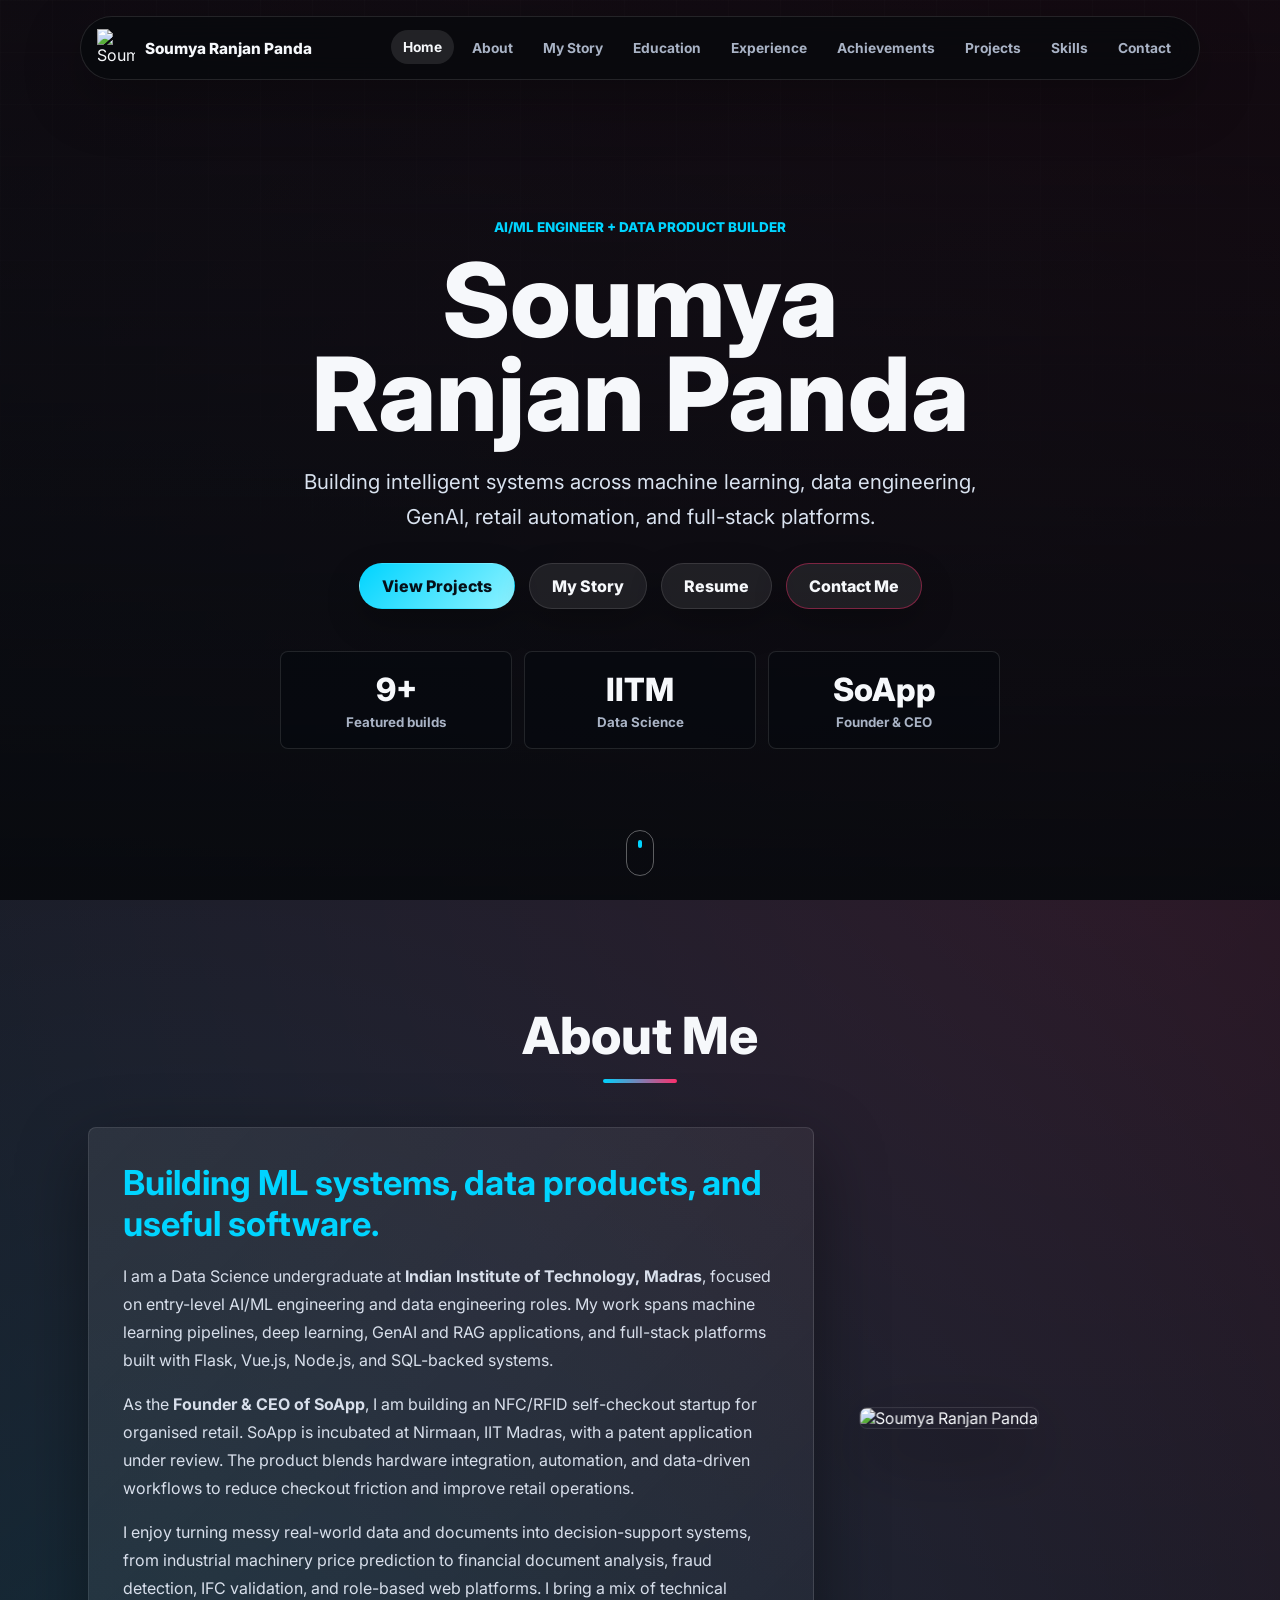
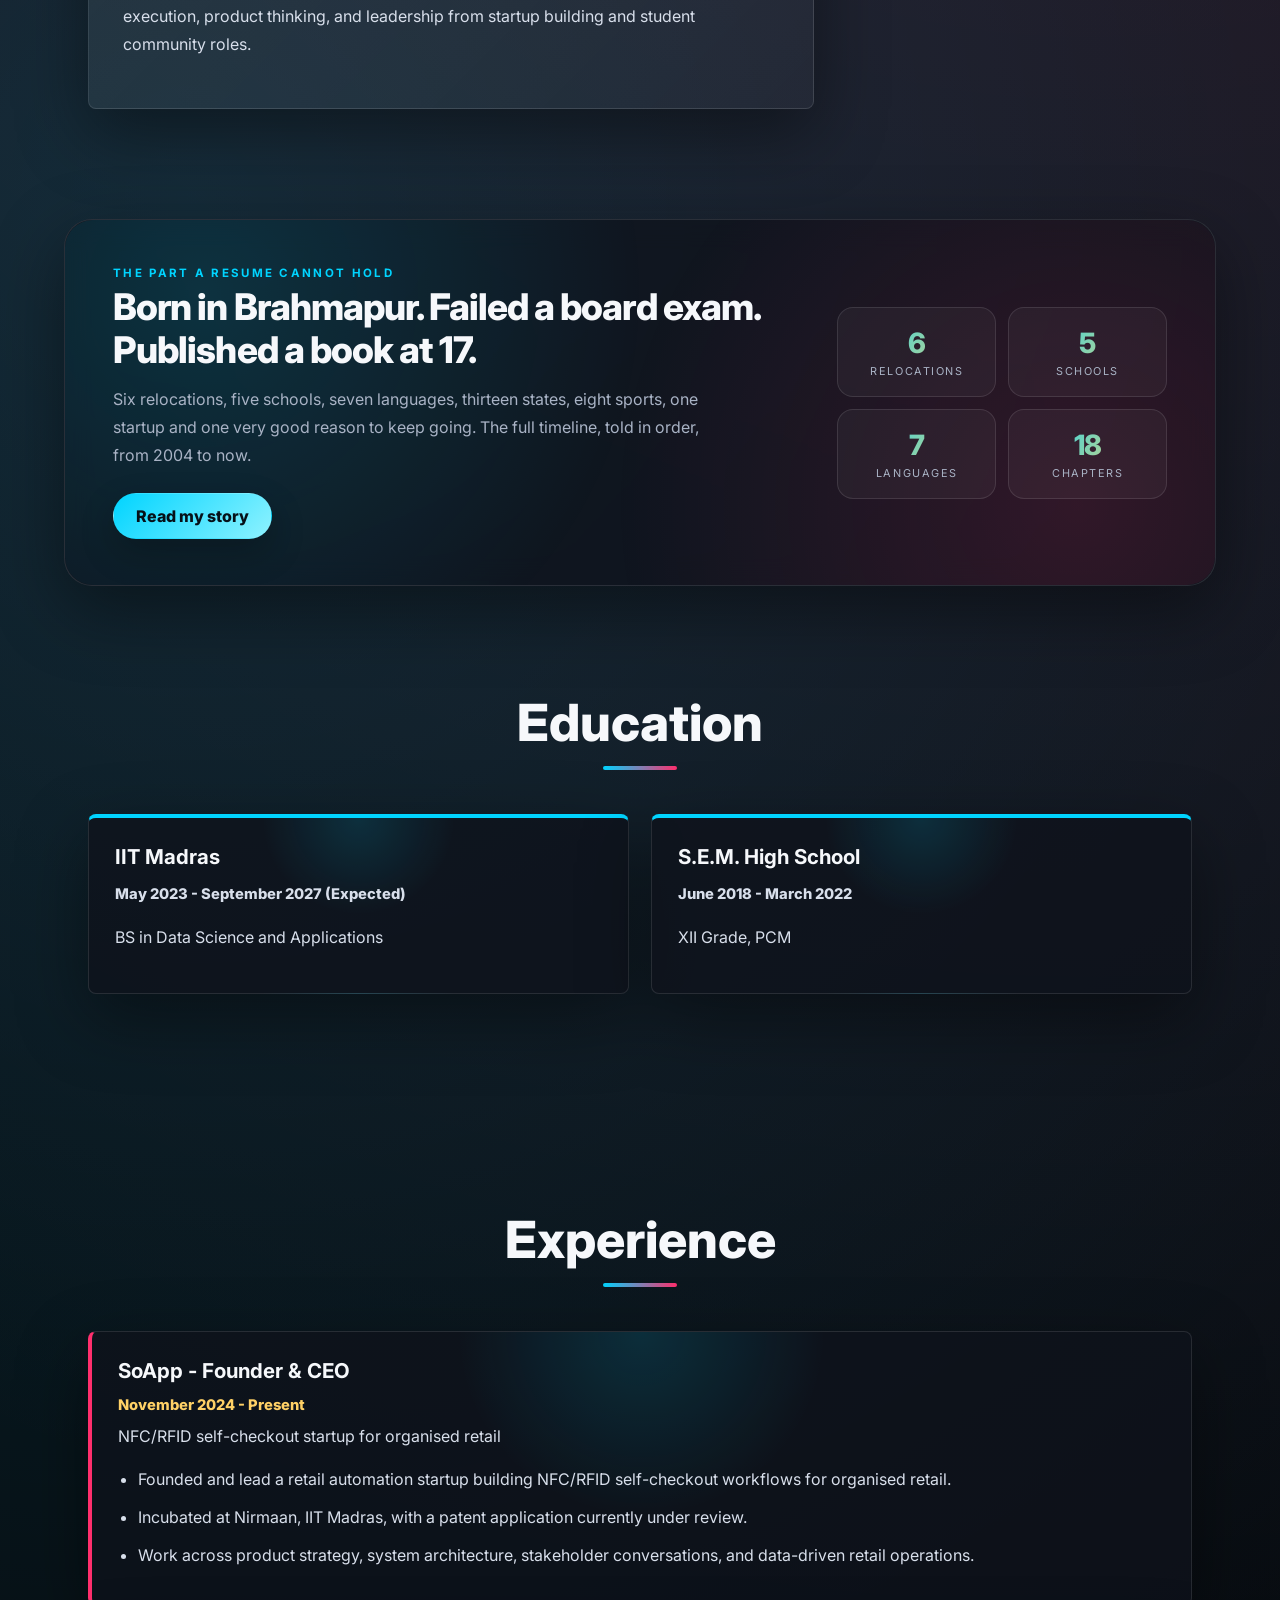
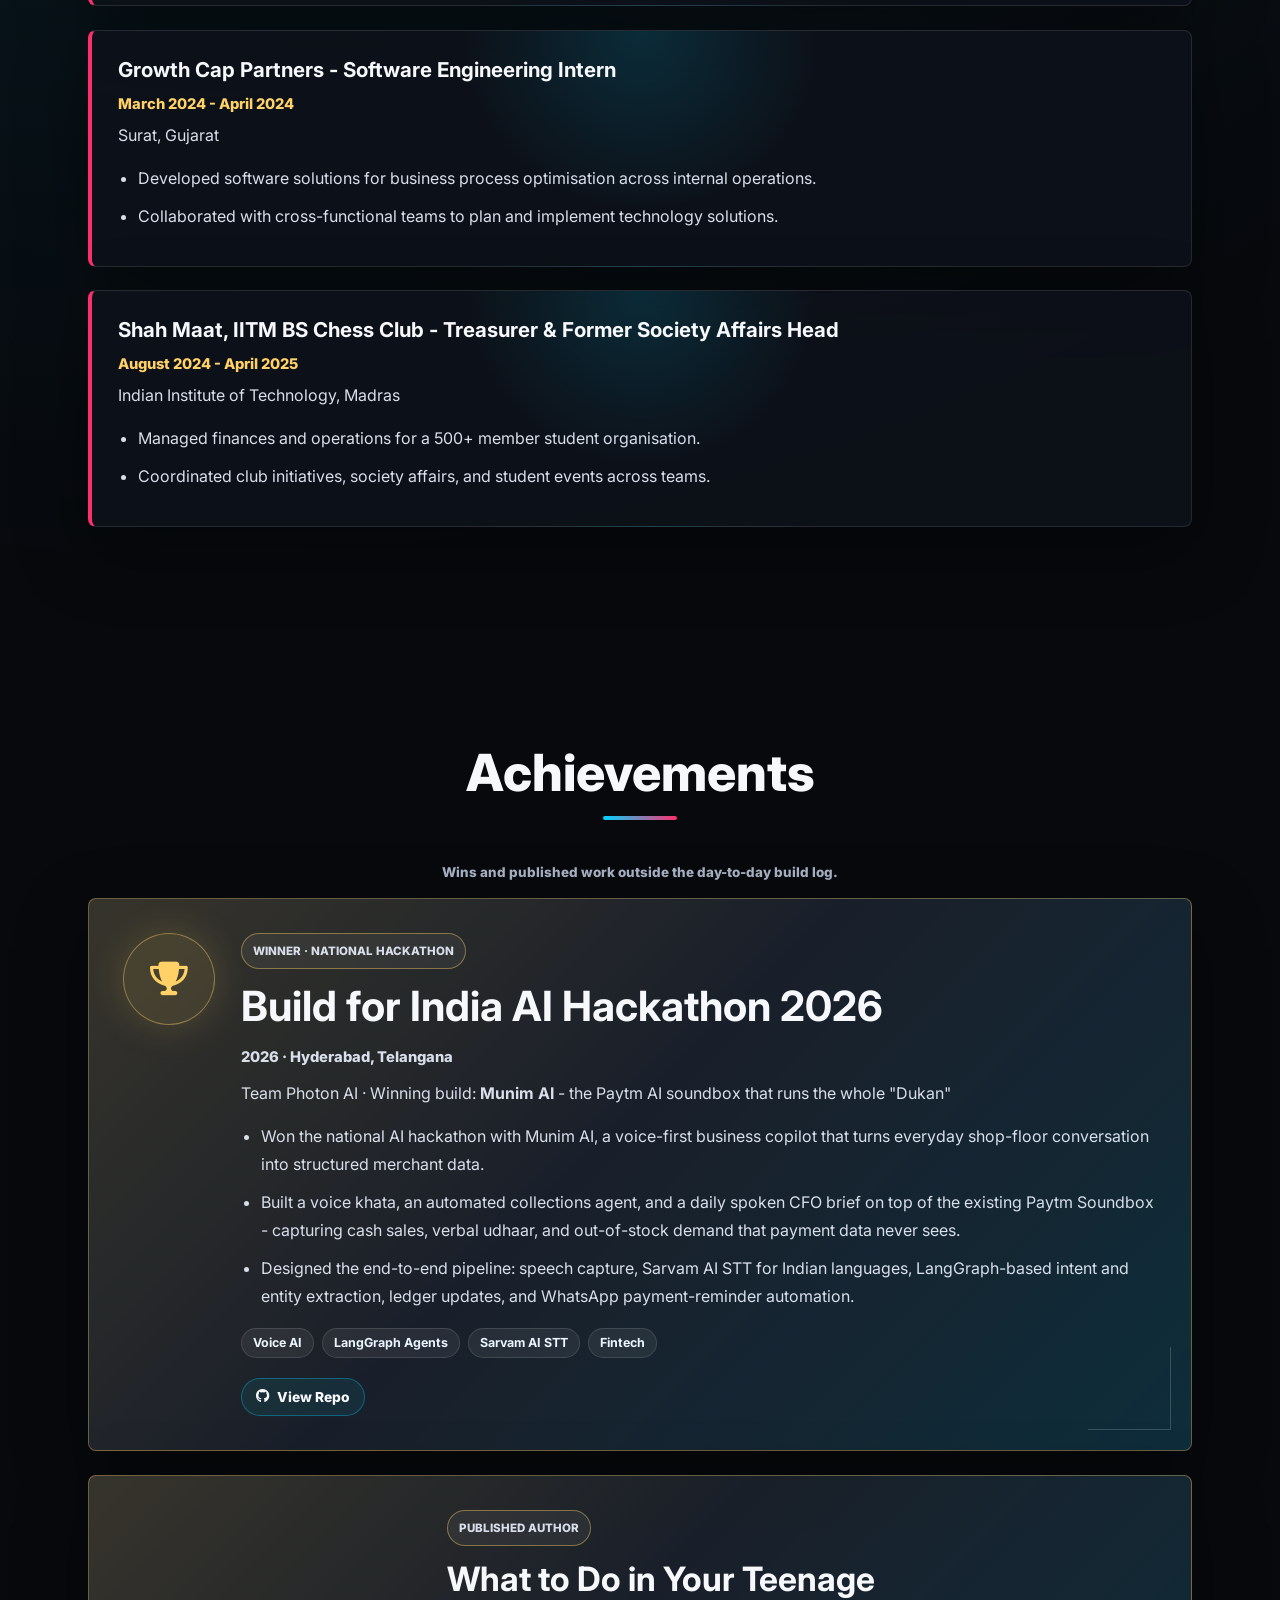
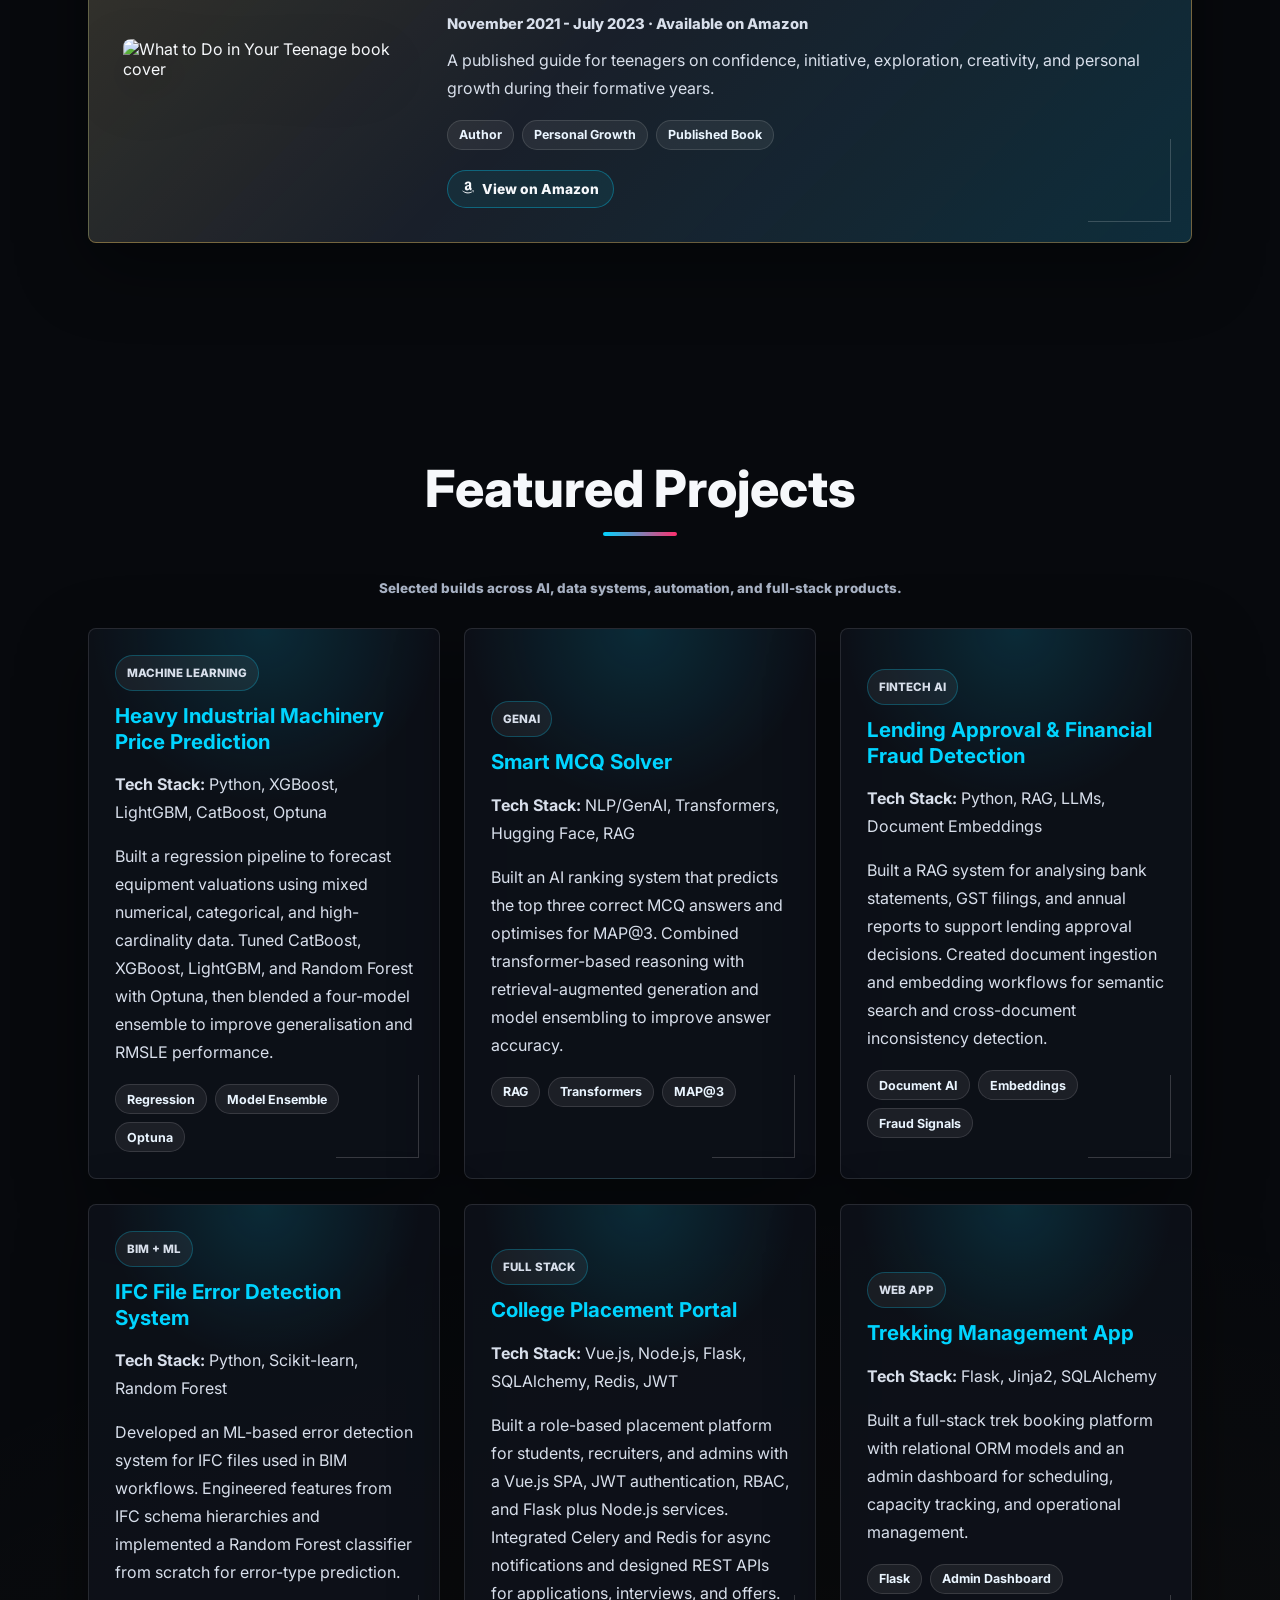
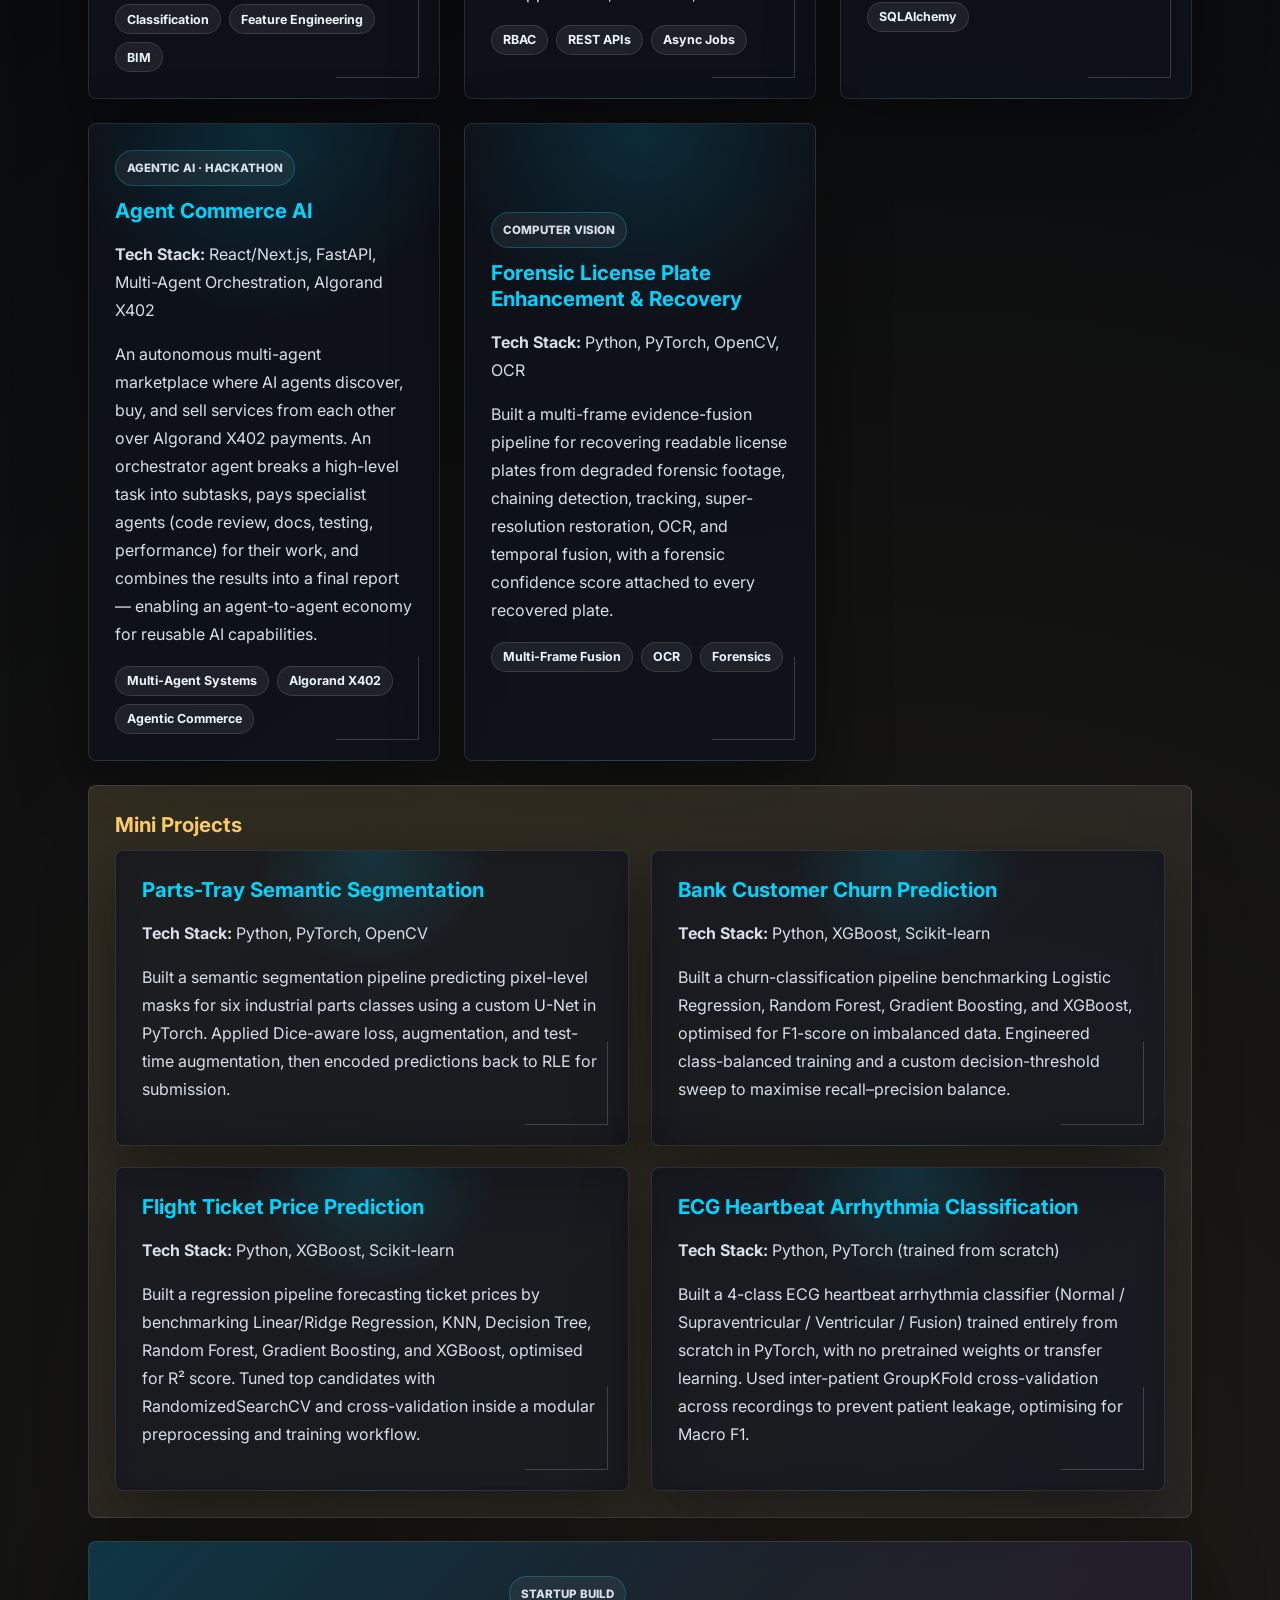
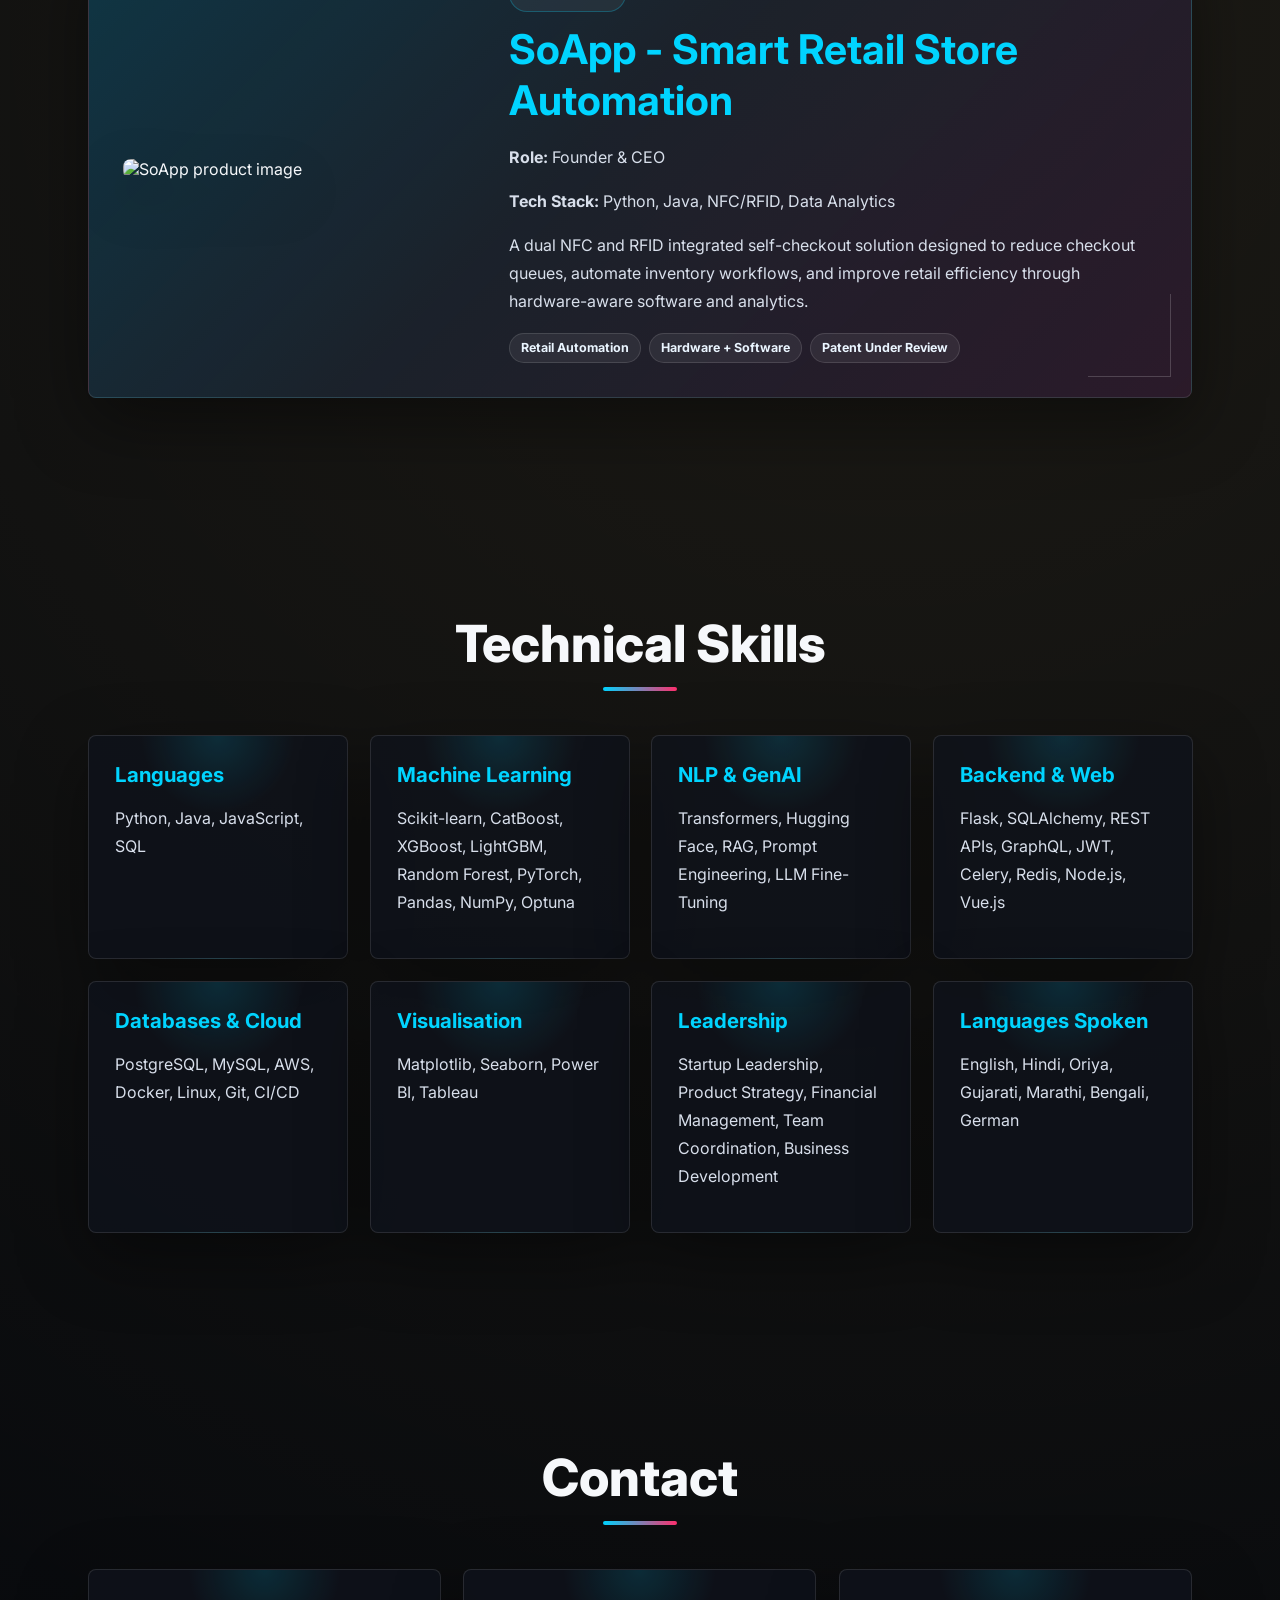
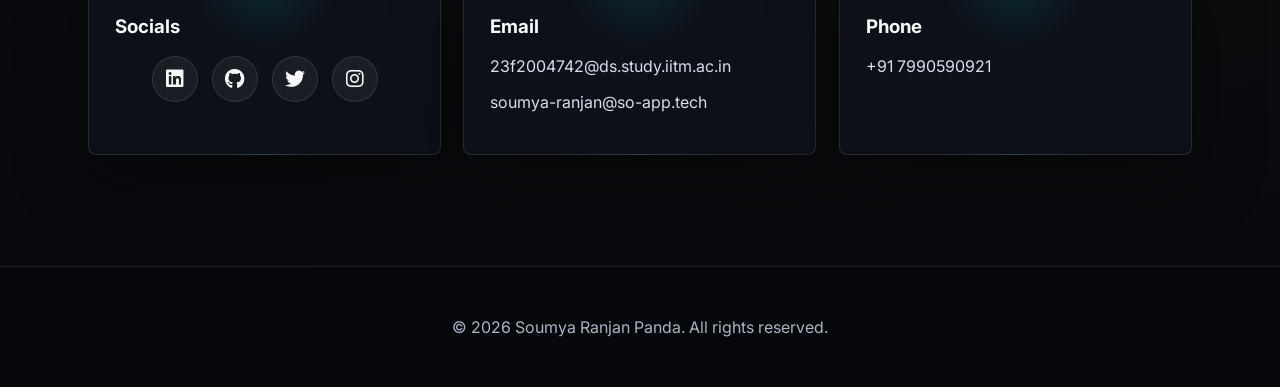
==== index.html @ e7280cd3 "Update index.html" ====
<!DOCTYPE html>
<html lang="en">
<head>
  <meta charset="UTF-8">
  <meta name="viewport" content="width=device-width, initial-scale=1.0">
  <title>Soumya Ranjan Panda | AI/ML & Data Engineer</title>
  <link rel="icon" href="logo.png">
  <link rel="stylesheet" href="style.css">
  <link rel="stylesheet" href="https://cdnjs.cloudflare.com/ajax/libs/font-awesome/6.4.0/css/all.min.css">
</head>
<body>
  <div class="scroll-progress" aria-hidden="true"></div>
  <nav class="navbar">
    <div class="logo">
      <a href="#home">
        <img src="logo.png" alt="Soumya Ranjan Panda logo">
      </a>
      <a href="#home">
        <span>Soumya Ranjan Panda</span>
      </a>
    </div>
    <ul class="nav-links">
      <li><a href="#home">Home</a></li>
      <li><a href="#about">About</a></li>
      <li><a href="journey.html" class="nav-story">My Story</a></li>
      <li><a href="#education">Education</a></li>
      <li><a href="#experience">Experience</a></li>
      <li><a href="#achievements">Achievements</a></li>
      <li><a href="#projects">Projects</a></li>
      <li><a href="#skills">Skills</a></li>
      <li><a href="#contact">Contact</a></li>
    </ul>
  </nav>

  <header id="home">
    <canvas id="hero-canvas" aria-hidden="true"></canvas>
    <div class="hero-content reveal">
      <p class="eyebrow">AI/ML Engineer + Data Product Builder</p>
      <h1>Soumya Ranjan Panda</h1>
      <p class="hero-copy">Building intelligent systems across machine learning, data engineering, GenAI, retail automation, and full-stack platforms.</p>
      <div class="header-buttons">
        <a href="#projects" class="btn primary">View Projects</a>
        <a href="journey.html" class="btn">My Story</a>
        <a href="Resume.pdf" class="btn" target="_blank" rel="noopener">Resume</a>
        <a href="#contact" class="btn ghost">Contact Me</a>
      </div>
      <div class="hero-metrics" aria-label="Portfolio highlights">
        <div>
          <span>9+</span>
          <small>Featured builds</small>
        </div>
        <div>
          <span>IITM</span>
          <small>Data Science</small>
        </div>
        <div>
          <span>SoApp</span>
          <small>Founder & CEO</small>
        </div>
      </div>
    </div>
    <a class="scroll-cue" href="#about" aria-label="Scroll to about section">
      <span></span>
    </a>
  </header>

  <section id="about" class="panel reveal">
    <h2>About Me</h2>
    <div class="about-content">
      <div class="about-text">
        <h3>Building ML systems, data products, and useful software.</h3>
        <p>I am a Data Science undergraduate at <b>Indian Institute of Technology, Madras</b>, focused on entry-level AI/ML engineering and data engineering roles. My work spans machine learning pipelines, deep learning, GenAI and RAG applications, and full-stack platforms built with Flask, Vue.js, Node.js, and SQL-backed systems.</p>
        <p>As the <b>Founder & CEO of SoApp</b>, I am building an NFC/RFID self-checkout startup for organised retail. SoApp is incubated at Nirmaan, IIT Madras, with a patent application under review. The product blends hardware integration, automation, and data-driven workflows to reduce checkout friction and improve retail operations.</p>
        <p>I enjoy turning messy real-world data and documents into decision-support systems, from industrial machinery price prediction to financial document analysis, fraud detection, IFC validation, and role-based web platforms. I bring a mix of technical execution, product thinking, and leadership from startup building and student community roles.</p>
      </div>
      <div class="about-image">
        <img src="somu.jpg" alt="Soumya Ranjan Panda">
      </div>
    </div>
  </section>

  <section class="panel reveal story-teaser">
    <div class="story-teaser-inner">
      <div class="story-teaser-text">
        <p class="section-kicker">The part a resume cannot hold</p>
        <h2>Born in Brahmapur. Failed a board exam. Published a book at 17.</h2>
        <p>Six relocations, five schools, seven languages, thirteen states, eight sports, one startup and one very good reason to keep going. The full timeline, told in order, from 2004 to now.</p>
        <a href="journey.html" class="btn primary">Read my story</a>
      </div>
      <div class="story-teaser-stats">
        <div><span>6</span><small>Relocations</small></div>
        <div><span>5</span><small>Schools</small></div>
        <div><span>7</span><small>Languages</small></div>
        <div><span>18</span><small>Chapters</small></div>
      </div>
    </div>
  </section>

  <section id="education" class="panel reveal">
    <h2>Education</h2>
    <div class="education-grid">
      <div class="education-item">
        <h3>IIT Madras</h3>
        <p class="experience-date">May 2023 - September 2027 (Expected)</p>
        <p>BS in Data Science and Applications</p>
      </div>
      <div class="education-item">
        <h3>S.E.M. High School</h3>
        <p class="experience-date">June 2018 - March 2022</p>
        <p>XII Grade, PCM</p>
      </div>
    </div>
  </section>

  <section id="experience" class="panel reveal">
    <h2>Experience</h2>
    <div class="experience-timeline">
      <div class="experience-item">
        <h3>SoApp - Founder & CEO</h3>
        <p class="experience-date">November 2024 - Present</p>
        <p class="experience-location">NFC/RFID self-checkout startup for organised retail</p>
        <ul class="experience-details">
          <li>Founded and lead a retail automation startup building NFC/RFID self-checkout workflows for organised retail.</li>
          <li>Incubated at Nirmaan, IIT Madras, with a patent application currently under review.</li>
          <li>Work across product strategy, system architecture, stakeholder conversations, and data-driven retail operations.</li>
        </ul>
      </div>
      <div class="experience-item">
        <h3>Growth Cap Partners - Software Engineering Intern</h3>
        <p class="experience-date">March 2024 - April 2024</p>
        <p class="experience-location">Surat, Gujarat</p>
        <ul class="experience-details">
          <li>Developed software solutions for business process optimisation across internal operations.</li>
          <li>Collaborated with cross-functional teams to plan and implement technology solutions.</li>
        </ul>
      </div>
      <div class="experience-item">
        <h3>Shah Maat, IITM BS Chess Club - Treasurer & Former Society Affairs Head</h3>
        <p class="experience-date">August 2024 - April 2025</p>
        <p class="experience-location">Indian Institute of Technology, Madras</p>
        <ul class="experience-details">
          <li>Managed finances and operations for a 500+ member student organisation.</li>
          <li>Coordinated club initiatives, society affairs, and student events across teams.</li>
        </ul>
      </div>
    </div>
  </section>

  <section id="achievements" class="panel reveal">
    <h2>Achievements</h2>
    <p class="section-kicker">Wins and published work outside the day-to-day build log.</p>
    <div class="award-grid">
      <div class="card award-card reveal" data-href="https://github.com/23f2004742/Paytm-Business-Health-AI">
        <div class="award-badge" aria-hidden="true">
          <i class="fas fa-trophy"></i>
        </div>
        <div class="project-text">
          <p class="project-label award-label">Winner &middot; National Hackathon</p>
          <h3>Build for India AI Hackathon 2026</h3>
          <p class="experience-date">2026 &middot; Hyderabad, Telangana</p>
          <p class="experience-location">Team Photon AI &middot; Winning build: <b>Munim AI</b> - the Paytm AI soundbox that runs the whole "Dukan"</p>
          <ul class="experience-details">
            <li>Won the national AI hackathon with Munim AI, a voice-first business copilot that turns everyday shop-floor conversation into structured merchant data.</li>
            <li>Built a voice khata, an automated collections agent, and a daily spoken CFO brief on top of the existing Paytm Soundbox - capturing cash sales, verbal udhaar, and out-of-stock demand that payment data never sees.</li>
            <li>Designed the end-to-end pipeline: speech capture, Sarvam AI STT for Indian languages, LangGraph-based intent and entity extraction, ledger updates, and WhatsApp payment-reminder automation.</li>
          </ul>
          <div class="project-tags">
            <span>Voice AI</span>
            <span>LangGraph Agents</span>
            <span>Sarvam AI STT</span>
            <span>Fintech</span>
          </div>
          <div class="project-actions award-actions">
            <a href="https://github.com/23f2004742/Paytm-Business-Health-AI" target="_blank" rel="noopener">
              <i class="fab fa-github" aria-hidden="true"></i>
              View Repo
            </a>
          </div>
        </div>
      </div>
      <div class="card award-card award-media reveal" data-href="https://www.amazon.in/What-your-Teenage-Helping-different/dp/B0B2D7ZB1Y/">
        <div class="project-image">
          <a href="https://www.amazon.in/What-your-Teenage-Helping-different/dp/B0B2D7ZB1Y/" target="_blank" rel="noopener" class="card-link">
            <img src="wtdiyt.png" alt="What to Do in Your Teenage book cover">
          </a>
        </div>
        <div class="project-text">
          <p class="project-label award-label">Published Author</p>
          <h3>What to Do in Your Teenage</h3>
          <p class="experience-date">November 2021 - July 2023 &middot; Available on Amazon</p>
          <p class="experience-location">A published guide for teenagers on confidence, initiative, exploration, creativity, and personal growth during their formative years.</p>
          <div class="project-tags">
            <span>Author</span>
            <span>Personal Growth</span>
            <span>Published Book</span>
          </div>
          <div class="project-actions award-actions">
            <a href="https://www.amazon.in/What-your-Teenage-Helping-different/dp/B0B2D7ZB1Y/" target="_blank" rel="noopener">
              <i class="fab fa-amazon" aria-hidden="true"></i>
              View on Amazon
            </a>
          </div>
        </div>
      </div>
    </div>
  </section>

  <section id="projects" class="panel reveal">
    <h2>Featured Projects</h2>
    <p class="section-kicker">Selected builds across AI, data systems, automation, and full-stack products.</p>
    <div class="projects-grid">
      <div class="card project-card visual-project reveal" data-href="https://so-app.tech">
        <div class="project-image">
          <a href="https://so-app.tech" target="_blank" class="card-link">
            <img src="soapp.png" alt="SoApp product image">
          </a>
        </div>
        <div class="project-text">
          <p class="project-label">Startup Build</p>
          <h3>SoApp - Smart Retail Store Automation</h3>
          <p><b>Role:</b> Founder & CEO</p>
          <p><b>Tech Stack:</b> Python, Java, NFC/RFID, Data Analytics</p>
          <p>A dual NFC and RFID integrated self-checkout solution designed to reduce checkout queues, automate inventory workflows, and improve retail efficiency through hardware-aware software and analytics.</p>
          <div class="project-tags">
            <span>Retail Automation</span>
            <span>Hardware + Software</span>
            <span>Patent Under Review</span>
          </div>
        </div>
      </div>

      <div class="card project-card reveal" data-href="https://github.com/23f2004742/Heavy-Equipment-Selling-Price-Prediction">
        <div class="project-text">
          <p class="project-label">Machine Learning</p>
          <h3>Heavy Industrial Machinery Price Prediction</h3>
          <p><b>Tech Stack:</b> Python, XGBoost, LightGBM, CatBoost, Optuna</p>
          <p>Built a regression pipeline to forecast equipment valuations using mixed numerical, categorical, and high-cardinality data. Tuned CatBoost, XGBoost, LightGBM, and Random Forest with Optuna, then blended a four-model ensemble to improve generalisation and RMSLE performance.</p>
          <div class="project-tags">
            <span>Regression</span>
            <span>Model Ensemble</span>
            <span>Optuna</span>
          </div>
          <div class="project-actions">
            <a href="https://github.com/23f2004742/Heavy-Equipment-Selling-Price-Prediction" target="_blank" rel="noopener">
              <i class="fab fa-github" aria-hidden="true"></i>
              View Repo
            </a>
          </div>
        </div>
      </div>
      <div class="card project-card reveal" data-href="https://github.com/23f2004742/Smart-MCQ-Solver">
        <div class="project-text">
          <p class="project-label">GenAI</p>
          <h3>Smart MCQ Solver</h3>
          <p><b>Tech Stack:</b> NLP/GenAI, Transformers, Hugging Face, RAG</p>
          <p>Built an AI ranking system that predicts the top three correct MCQ answers and optimises for MAP@3. Combined transformer-based reasoning with retrieval-augmented generation and model ensembling to improve answer accuracy.</p>
          <div class="project-tags">
            <span>RAG</span>
            <span>Transformers</span>
            <span>MAP@3</span>
          </div>
          <div class="project-actions">
            <a href="https://github.com/23f2004742/Smart-MCQ-Solver" target="_blank" rel="noopener">
              <i class="fab fa-github" aria-hidden="true"></i>
              View Repo
            </a>
          </div>
        </div>
      </div>
      <div class="card project-card reveal">
        <div class="project-text">
          <p class="project-label">Fintech AI</p>
          <h3>Lending Approval & Financial Fraud Detection</h3>
          <p><b>Tech Stack:</b> Python, RAG, LLMs, Document Embeddings</p>
          <p>Built a RAG system for analysing bank statements, GST filings, and annual reports to support lending approval decisions. Created document ingestion and embedding workflows for semantic search and cross-document inconsistency detection.</p>
          <div class="project-tags">
            <span>Document AI</span>
            <span>Embeddings</span>
            <span>Fraud Signals</span>
          </div>
        </div>
      </div>
      <div class="card project-card reveal" data-href="https://github.com/23f2004742/ifc-repair-model">
        <div class="project-text">
          <p class="project-label">BIM + ML</p>
          <h3>IFC File Error Detection System</h3>
          <p><b>Tech Stack:</b> Python, Scikit-learn, Random Forest</p>
          <p>Developed an ML-based error detection system for IFC files used in BIM workflows. Engineered features from IFC schema hierarchies and implemented a Random Forest classifier from scratch for error-type prediction.</p>
          <div class="project-tags">
            <span>Classification</span>
            <span>Feature Engineering</span>
            <span>BIM</span>
          </div>
          <div class="project-actions">
            <a href="https://github.com/23f2004742/ifc-repair-model" target="_blank" rel="noopener">
              <i class="fab fa-github" aria-hidden="true"></i>
              View Repo
            </a>
          </div>
        </div>
      </div>
      <div class="card project-card reveal" data-href="https://github.com/23f2004742/placement-portal-application">
        <div class="project-text">
          <p class="project-label">Full Stack</p>
          <h3>College Placement Portal</h3>
          <p><b>Tech Stack:</b> Vue.js, Node.js, Flask, SQLAlchemy, Redis, JWT</p>
          <p>Built a role-based placement platform for students, recruiters, and admins with a Vue.js SPA, JWT authentication, RBAC, and Flask plus Node.js services. Integrated Celery and Redis for async notifications and designed REST APIs for applications, interviews, and offers.</p>
          <div class="project-tags">
            <span>RBAC</span>
            <span>REST APIs</span>
            <span>Async Jobs</span>
          </div>
          <div class="project-actions">
            <a href="https://github.com/23f2004742/placement-portal-application" target="_blank" rel="noopener">
              <i class="fab fa-github" aria-hidden="true"></i>
              View Repo
            </a>
          </div>
        </div>
      </div>
      <div class="card project-card reveal" data-href="https://github.com/23f2004742/Trekking-Management-App">
        <div class="project-text">
          <p class="project-label">Web App</p>
          <h3>Trekking Management App</h3>
          <p><b>Tech Stack:</b> Flask, Jinja2, SQLAlchemy</p>
          <p>Built a full-stack trek booking platform with relational ORM models and an admin dashboard for scheduling, capacity tracking, and operational management.</p>
          <div class="project-tags">
            <span>Flask</span>
            <span>Admin Dashboard</span>
            <span>SQLAlchemy</span>
          </div>
        </div>
      </div>
      <div class="card project-card reveal" data-href="https://github.com/23f2004742/Hackathon_Agent">
        <div class="project-text">
          <p class="project-label">Agentic AI &middot; Hackathon</p>
          <h3>Agent Commerce AI</h3>
          <p><b>Tech Stack:</b> React/Next.js, FastAPI, Multi-Agent Orchestration, Algorand X402</p>
          <p>An autonomous multi-agent marketplace where AI agents discover, buy, and sell services from each other over Algorand X402 payments. An orchestrator agent breaks a high-level task into subtasks, pays specialist agents (code review, docs, testing, performance) for their work, and combines the results into a final report &mdash; enabling an agent-to-agent economy for reusable AI capabilities.</p>
          <div class="project-tags">
            <span>Multi-Agent Systems</span>
            <span>Algorand X402</span>
            <span>Agentic Commerce</span>
          </div>
          <div class="project-actions">
            <a href="https://github.com/23f2004742/Hackathon_Agent" target="_blank" rel="noopener">
              <i class="fab fa-github" aria-hidden="true"></i>
              View Repo
            </a>
          </div>
        </div>
      </div>
      <div class="card project-card reveal" data-href="https://github.com/23f2004742/number_plate_detector">
        <div class="project-text">
          <p class="project-label">Computer Vision</p>
          <h3>Forensic License Plate Enhancement &amp; Recovery</h3>
          <p><b>Tech Stack:</b> Python, PyTorch, OpenCV, OCR</p>
          <p>Built a multi-frame evidence-fusion pipeline for recovering readable license plates from degraded forensic footage, chaining detection, tracking, super-resolution restoration, OCR, and temporal fusion, with a forensic confidence score attached to every recovered plate.</p>
          <div class="project-tags">
            <span>Multi-Frame Fusion</span>
            <span>OCR</span>
            <span>Forensics</span>
          </div>
          <div class="project-actions">
            <a href="https://github.com/23f2004742/number_plate_detector" target="_blank" rel="noopener">
              <i class="fab fa-github" aria-hidden="true"></i>
              View Repo
            </a>
          </div>
        </div>
      </div>

      <div class="mini-projects-wrap reveal">
        <h3 class="mini-projects-title">Mini Projects</h3>
        <div class="mini-projects-grid">
          <div class="card mini-project-card reveal" data-href="https://github.com/23f2004742/Parts-Tray-Semantic-Segmentation">
            <div class="project-text">
              <h3>Parts-Tray Semantic Segmentation</h3>
              <p><b>Tech Stack:</b> Python, PyTorch, OpenCV</p>
              <p>Built a semantic segmentation pipeline predicting pixel-level masks for six industrial parts classes using a custom U-Net in PyTorch. Applied Dice-aware loss, augmentation, and test-time augmentation, then encoded predictions back to RLE for submission.</p>
              <div class="project-actions">
                <a href="https://github.com/23f2004742/Parts-Tray-Semantic-Segmentation" target="_blank" rel="noopener">
                  <i class="fab fa-github" aria-hidden="true"></i>
                  View Repo
                </a>
              </div>
            </div>
          </div>

          <div class="card mini-project-card reveal" data-href="https://github.com/23f2004742/Bank-Customer-Churn-Prediction">
            <div class="project-text">
              <h3>Bank Customer Churn Prediction</h3>
              <p><b>Tech Stack:</b> Python, XGBoost, Scikit-learn</p>
              <div class="project-actions">
                <a href="https://github.com/23f2004742/Bank-Customer-Churn-Prediction" target="_blank" rel="noopener">
                  <i class="fab fa-github" aria-hidden="true"></i>
                  View Repo
                </a>
              </div>
              <p>Built a churn-classification pipeline benchmarking Logistic Regression, Random Forest, Gradient Boosting, and XGBoost, optimised for F1-score on imbalanced data. Engineered class-balanced training and a custom decision-threshold sweep to maximise recall–precision balance.</p>
            </div>
          </div>

          <div class="card mini-project-card reveal" data-href="https://github.com/23f2004742/Flight-Ticket-Price-Prediction">
            <div class="project-text">
              <h3>Flight Ticket Price Prediction</h3>
              <p><b>Tech Stack:</b> Python, XGBoost, Scikit-learn</p>
              <div class="project-actions">
                <a href="https://github.com/23f2004742/Flight-Ticket-Price-Prediction" target="_blank" rel="noopener">
                  <i class="fab fa-github" aria-hidden="true"></i>
                  View Repo
                </a>
              </div>
              <p>Built a regression pipeline forecasting ticket prices by benchmarking Linear/Ridge Regression, KNN, Decision Tree, Random Forest, Gradient Boosting, and XGBoost, optimised for R² score. Tuned top candidates with RandomizedSearchCV and cross-validation inside a modular preprocessing and training workflow.</p>
            </div>
          </div>

          <div class="card mini-project-card reveal" data-href="https://github.com/23f2004742/Heartbeat_Arrhythmia_Classification">
            <div class="project-text">
              <h3>ECG Heartbeat Arrhythmia Classification</h3>
              <p><b>Tech Stack:</b> Python, PyTorch (trained from scratch)</p>
              <div class="project-actions">
                <a href="https://github.com/23f2004742/Heartbeat_Arrhythmia_Classification" target="_blank" rel="noopener">
                  <i class="fab fa-github" aria-hidden="true"></i>
                  View Repo
                </a>
              </div>
              <p>Built a 4-class ECG heartbeat arrhythmia classifier (Normal / Supraventricular / Ventricular / Fusion) trained entirely from scratch in PyTorch, with no pretrained weights or transfer learning. Used inter-patient GroupKFold cross-validation across recordings to prevent patient leakage, optimising for Macro F1.</p>
            </div>
          </div>
        </div>
      </div>
    </div>
  </section>

  <section id="skills" class="panel reveal">
    <h2>Technical Skills</h2>
    <div class="skills-container">
      <div class="skill-category">
        <h3>Languages</h3>
        <p>Python, Java, JavaScript, SQL</p>
      </div>
      <div class="skill-category">
        <h3>Machine Learning</h3>
        <p>Scikit-learn, CatBoost, XGBoost, LightGBM, Random Forest, PyTorch, Pandas, NumPy, Optuna</p>
      </div>
      <div class="skill-category">
        <h3>NLP & GenAI</h3>
        <p>Transformers, Hugging Face, RAG, Prompt Engineering, LLM Fine-Tuning</p>
      </div>
      <div class="skill-category">
        <h3>Backend & Web</h3>
        <p>Flask, SQLAlchemy, REST APIs, GraphQL, JWT, Celery, Redis, Node.js, Vue.js</p>
      </div>
      <div class="skill-category">
        <h3>Databases & Cloud</h3>
        <p>PostgreSQL, MySQL, AWS, Docker, Linux, Git, CI/CD</p>
      </div>
      <div class="skill-category">
        <h3>Visualisation</h3>
        <p>Matplotlib, Seaborn, Power BI, Tableau</p>
      </div>
      <div class="skill-category">
        <h3>Leadership</h3>
        <p>Startup Leadership, Product Strategy, Financial Management, Team Coordination, Business Development</p>
      </div>
      <div class="skill-category">
        <h3>Languages Spoken</h3>
        <p>English, Hindi, Oriya, Gujarati, Marathi, Bengali, German</p>
      </div>
    </div>
  </section>

  <section id="contact" class="panel reveal">
    <h2>Contact</h2>
    <div class="grid">
      <div class="card">
        <h3>Socials</h3>
        <div class="social-icons">
          <a href="https://www.linkedin.com/in/soumyaranjan-panda-soapp/" target="_blank" aria-label="LinkedIn"><i class="fab fa-linkedin"></i></a>
          <a href="https://github.com/23f2004742" target="_blank" aria-label="GitHub"><i class="fab fa-github"></i></a>
          <a href="https://x.com/Soumya_R_P" target="_blank" aria-label="X"><i class="fab fa-twitter"></i></a>
          <a href="https://www.instagram.com/soumyaranjan.author/" target="_blank" aria-label="Instagram"><i class="fab fa-instagram"></i></a>
        </div>
      </div>
      <div class="card">
        <h3>Email</h3>
        <p class="contact-email">23f2004742@ds.study.iitm.ac.in</p>
        <p class="contact-email">soumya-ranjan@so-app.tech</p>
      </div>
      <div class="card">
        <h3>Phone</h3>
        <p class="contact-email">+91 7990590921</p>
      </div>
    </div>
  </section>

  <footer>
    <p>&copy; 2026 Soumya Ranjan Panda. All rights reserved.</p>
  </footer>

  <script src="https://cdnjs.cloudflare.com/ajax/libs/three.js/r134/three.min.js"></script>
  <script>
    const progress = document.querySelector('.scroll-progress');
    const navLinks = [...document.querySelectorAll('.nav-links a')];
    const sections = [...document.querySelectorAll('header[id], section[id]')];

    const updateProgress = () => {
      const max = document.documentElement.scrollHeight - window.innerHeight;
      const percent = max > 0 ? (window.scrollY / max) * 100 : 0;
      progress.style.width = `${percent}%`;
    };

    window.addEventListener('scroll', updateProgress, { passive: true });
    updateProgress();

    const observer = new IntersectionObserver((entries) => {
      entries.forEach((entry) => {
        if (entry.isIntersecting) {
          entry.target.classList.add('visible');
        }
      });
    }, {
      threshold: 0.12
    });

    document.querySelectorAll('.reveal, .card, .education-item, .experience-item, .skill-category').forEach((element) => {
      observer.observe(element);
    });

    const navObserver = new IntersectionObserver((entries) => {
      entries.forEach((entry) => {
        if (!entry.isIntersecting) return;
        navLinks.forEach((link) => {
          link.classList.toggle('active', link.getAttribute('href') === `#${entry.target.id}`);
        });
      });
    }, {
      rootMargin: '-45% 0px -45% 0px',
      threshold: 0
    });

    sections.forEach((section) => navObserver.observe(section));

    document.querySelectorAll('.card, .education-item, .experience-item, .skill-category').forEach((card) => {
      const cardHref = card.dataset.href;
      if (cardHref) {
        card.setAttribute('role', 'link');
        card.setAttribute('tabindex', '0');
        card.addEventListener('click', (event) => {
          if (event.target.closest('a')) return;
          window.open(cardHref, '_blank', 'noopener');
        });
        card.addEventListener('keydown', (event) => {
          if (event.key === 'Enter' || event.key === ' ') {
            event.preventDefault();
            window.open(cardHref, '_blank', 'noopener');
          }
        });
      }

      card.addEventListener('pointermove', (event) => {
        if (window.matchMedia('(pointer: coarse)').matches) return;
        const rect = card.getBoundingClientRect();
        const x = event.clientX - rect.left;
        const y = event.clientY - rect.top;
        const rotateY = ((x / rect.width) - 0.5) * 10;
        const rotateX = (0.5 - (y / rect.height)) * 10;

        card.style.transform = `perspective(1200px) rotateX(${rotateX}deg) rotateY(${rotateY}deg) translateY(-6px)`;
        card.style.setProperty('--spot-x', `${x}px`);
        card.style.setProperty('--spot-y', `${y}px`);
      });

      card.addEventListener('pointerleave', () => {
        card.style.transform = '';
      });
    });

    const canvas = document.getElementById('hero-canvas');
    const motionAllowed = !window.matchMedia('(prefers-reduced-motion: reduce)').matches;

    if (window.THREE && canvas && motionAllowed) {
      const scene = new THREE.Scene();
      const camera = new THREE.PerspectiveCamera(58, window.innerWidth / window.innerHeight, 0.1, 1000);
      const renderer = new THREE.WebGLRenderer({ canvas, alpha: true, antialias: true });
      renderer.setPixelRatio(Math.min(window.devicePixelRatio, 1.8));
      renderer.setSize(window.innerWidth, window.innerHeight);
      camera.position.z = 9;

      const group = new THREE.Group();
      scene.add(group);

      const geometry = new THREE.IcosahedronGeometry(2.2, 2);
      const material = new THREE.MeshStandardMaterial({
        color: 0x32e6ff,
        roughness: 0.32,
        metalness: 0.68,
        wireframe: true
      });
      const core = new THREE.Mesh(geometry, material);
      group.add(core);

      const ringMaterial = new THREE.MeshBasicMaterial({ color: 0xff2f6d, transparent: true, opacity: 0.56 });
      [3.5, 4.45, 5.35].forEach((radius, index) => {
        const ring = new THREE.Mesh(new THREE.TorusGeometry(radius, 0.011, 12, 160), ringMaterial);
        ring.rotation.x = Math.PI / (2.2 + index * 0.36);
        ring.rotation.y = index * 0.75;
        group.add(ring);
      });

      const particles = new THREE.BufferGeometry();
      const points = [];
      for (let i = 0; i < 420; i += 1) {
        const radius = 5 + Math.random() * 7;
        const theta = Math.random() * Math.PI * 2;
        const phi = Math.acos((Math.random() * 2) - 1);
        points.push(
          radius * Math.sin(phi) * Math.cos(theta),
          radius * Math.sin(phi) * Math.sin(theta),
          radius * Math.cos(phi)
        );
      }
      particles.setAttribute('position', new THREE.Float32BufferAttribute(points, 3));
      const stars = new THREE.Points(
        particles,
        new THREE.PointsMaterial({ color: 0xffffff, size: 0.026, transparent: true, opacity: 0.72 })
      );
      scene.add(stars);

      scene.add(new THREE.AmbientLight(0xffffff, 0.55));
      const light = new THREE.PointLight(0x6ef3ff, 2.4, 30);
      light.position.set(4, 3, 5);
      scene.add(light);

      let pointerX = 0;
      let pointerY = 0;
      window.addEventListener('pointermove', (event) => {
        pointerX = (event.clientX / window.innerWidth) - 0.5;
        pointerY = (event.clientY / window.innerHeight) - 0.5;
      }, { passive: true });

      const resizeCanvas = () => {
        camera.aspect = window.innerWidth / window.innerHeight;
        camera.updateProjectionMatrix();
        renderer.setSize(window.innerWidth, window.innerHeight);
      };
      window.addEventListener('resize', resizeCanvas);

      const animate = () => {
        requestAnimationFrame(animate);
        const scroll = window.scrollY * 0.00045;
        group.rotation.y += 0.004 + pointerX * 0.0015;
        group.rotation.x += 0.002 - pointerY * 0.001;
        stars.rotation.y -= 0.0009;
        core.rotation.z += 0.0025;
        group.position.y = Math.sin(Date.now() * 0.001) * 0.18 - scroll * 3;
        renderer.render(scene, camera);
      };
      animate();
    }
  </script>
</body>
</html>
---- style.css ----
@import url('https://fonts.googleapis.com/css2?family=Inter:wght@400;500;600;700;800&display=swap');

:root {
  --bg: #07090d;
  --panel: rgba(15, 19, 28, 0.78);
  --panel-strong: rgba(18, 24, 35, 0.92);
  --text: #f6f8fb;
  --muted: #a9b3c5;
  --line: rgba(255, 255, 255, 0.11);
  --accent: #00d4ff;
  --accent-2: #ff2f6d;
  --accent-3: #ffd166;
  --shadow: 0 24px 70px rgba(0, 0, 0, 0.42);
}

* {
  box-sizing: border-box;
}

html {
  scroll-behavior: smooth;
}

body {
  margin: 0;
  font-family: 'Inter', sans-serif;
  color: var(--text);
  background:
    radial-gradient(circle at 15% 18%, rgba(0, 212, 255, 0.16), transparent 24%),
    radial-gradient(circle at 85% 8%, rgba(255, 47, 109, 0.16), transparent 27%),
    radial-gradient(circle at 70% 80%, rgba(255, 209, 102, 0.09), transparent 25%),
    var(--bg);
  overflow-x: hidden;
}

body::before {
  content: '';
  position: fixed;
  inset: 0;
  z-index: -2;
  background-image:
    linear-gradient(rgba(255, 255, 255, 0.035) 1px, transparent 1px),
    linear-gradient(90deg, rgba(255, 255, 255, 0.035) 1px, transparent 1px);
  background-size: 52px 52px;
  mask-image: linear-gradient(to bottom, rgba(0, 0, 0, 0.7), transparent 78%);
}

a {
  color: inherit;
}

.scroll-progress {
  position: fixed;
  top: 0;
  left: 0;
  width: 0;
  height: 3px;
  z-index: 2000;
  background: linear-gradient(90deg, var(--accent), var(--accent-2), var(--accent-3));
  box-shadow: 0 0 22px rgba(0, 212, 255, 0.55);
}

.navbar {
  position: fixed;
  top: 16px;
  left: 50%;
  width: min(1120px, calc(100% - 32px));
  transform: translateX(-50%);
  display: flex;
  justify-content: space-between;
  align-items: center;
  gap: 22px;
  padding: 12px 16px;
  border: 1px solid var(--line);
  border-radius: 999px;
  background: rgba(7, 9, 13, 0.68);
  box-shadow: 0 18px 60px rgba(0, 0, 0, 0.28);
  backdrop-filter: blur(18px);
  z-index: 1000;
}

.navbar .logo,
.navbar .logo a {
  display: flex;
  align-items: center;
  gap: 10px;
  text-decoration: none;
  min-width: 0;
}

.navbar .logo img {
  width: 38px;
  height: 38px;
  object-fit: contain;
}

.navbar .logo span {
  color: var(--text);
  font-size: 0.96rem;
  font-weight: 800;
  white-space: nowrap;
}

.navbar .nav-links {
  display: flex;
  align-items: center;
  gap: 6px;
  list-style: none;
  margin: 0;
  padding: 0;
}

.navbar .nav-links a {
  display: inline-flex;
  align-items: center;
  min-height: 34px;
  padding: 0 12px;
  border-radius: 999px;
  color: var(--muted);
  font-size: 0.86rem;
  font-weight: 700;
  text-decoration: none;
  transition: background 0.25s ease, color 0.25s ease, transform 0.25s ease;
}

.navbar .nav-links a:hover,
.navbar .nav-links a.active {
  color: var(--text);
  background: rgba(255, 255, 255, 0.1);
  transform: translateY(-1px);
}

header {
  position: relative;
  min-height: 100svh;
  display: grid;
  place-items: center;
  padding: 140px 8% 96px;
  overflow: hidden;
  text-align: center;
  isolation: isolate;
  background:
    linear-gradient(rgba(7, 9, 13, 0.55), rgba(7, 9, 13, 0.92)),
    url('bg.png') center / cover;
}

#hero-canvas {
  position: absolute;
  inset: 0;
  width: 100%;
  height: 100%;
  z-index: 0;
  opacity: 0.78;
}

.hero-content {
  position: relative;
  z-index: 1;
  width: min(940px, 100%);
  padding-top: 24px;
}

.eyebrow,
.section-kicker {
  margin: 0 auto 18px;
  color: var(--accent);
  font-size: 0.84rem;
  font-weight: 800;
  letter-spacing: 0;
  text-transform: uppercase;
}

header h1 {
  margin: 0;
  font-size: clamp(3.2rem, 8vw, 7.2rem);
  line-height: 0.92;
  font-weight: 800;
  letter-spacing: 0;
  text-wrap: balance;
}

.hero-copy {
  width: min(720px, 100%);
  margin: 24px auto 28px;
  color: #d9e2ef;
  font-size: clamp(1rem, 2vw, 1.28rem);
  line-height: 1.7;
}

.header-buttons {
  display: flex;
  justify-content: center;
  gap: 14px;
  flex-wrap: wrap;
}

.btn {
  display: inline-flex;
  align-items: center;
  justify-content: center;
  min-height: 46px;
  padding: 0 22px;
  border: 1px solid var(--line);
  border-radius: 999px;
  color: var(--text);
  background: rgba(255, 255, 255, 0.08);
  text-decoration: none;
  font-weight: 800;
  box-shadow: 0 14px 35px rgba(0, 0, 0, 0.24);
  transition: transform 0.25s ease, border-color 0.25s ease, background 0.25s ease;
}

.btn.primary {
  border-color: transparent;
  color: #061018;
  background: linear-gradient(135deg, var(--accent), #8ef2ff);
}

.btn.ghost {
  border-color: rgba(255, 47, 109, 0.42);
}

.btn:hover {
  transform: translateY(-3px);
  border-color: rgba(255, 255, 255, 0.32);
}

.hero-metrics {
  display: grid;
  grid-template-columns: repeat(3, 1fr);
  gap: 12px;
  width: min(720px, 100%);
  margin: 42px auto 0;
}

.hero-metrics div {
  padding: 18px 12px;
  border: 1px solid var(--line);
  border-radius: 8px;
  background: rgba(5, 8, 14, 0.52);
  backdrop-filter: blur(14px);
}

.hero-metrics span {
  display: block;
  color: var(--text);
  font-size: clamp(1.25rem, 3vw, 2rem);
  font-weight: 800;
}

.hero-metrics small {
  display: block;
  margin-top: 5px;
  color: var(--muted);
  font-weight: 700;
}

.scroll-cue {
  position: absolute;
  z-index: 1;
  bottom: 24px;
  left: 50%;
  width: 28px;
  height: 46px;
  transform: translateX(-50%);
  border: 1px solid rgba(255, 255, 255, 0.34);
  border-radius: 999px;
}

.scroll-cue span {
  position: absolute;
  top: 9px;
  left: 50%;
  width: 4px;
  height: 8px;
  border-radius: 999px;
  background: var(--accent);
  transform: translateX(-50%);
  animation: cue 1.4s ease-in-out infinite;
}

section {
  position: relative;
  padding: 110px 24px;
  scroll-margin-top: 110px;
}

.panel {
  width: 90%;
  margin: 0 auto;
}

section h2 {
  margin: 0 0 44px;
  text-align: center;
  font-size: clamp(2.1rem, 4vw, 3.7rem);
  line-height: 1;
  font-weight: 800;
}

section h2::after {
  content: '';
  display: block;
  width: 74px;
  height: 4px;
  margin: 18px auto 0;
  border-radius: 999px;
  background: linear-gradient(90deg, var(--accent), var(--accent-2));
}

.section-kicker {
  text-align: center;
  text-transform: none;
  color: var(--muted);
}

#about .about-content {
  display: grid;
  grid-template-columns: minmax(0, 1.6fr) minmax(260px, 0.74fr);
  align-items: center;
  gap: 42px;
}

#about .about-text {
  padding: 34px;
  border: 1px solid var(--line);
  border-radius: 8px;
  background: linear-gradient(135deg, rgba(255, 255, 255, 0.08), rgba(255, 255, 255, 0.03));
  box-shadow: var(--shadow);
}

#about .about-text h3 {
  margin: 0 0 18px;
  color: var(--accent);
  font-size: clamp(1.45rem, 3vw, 2.15rem);
}

#about .about-text p,
.project-text p,
.skill-category p,
.education-item p,
.experience-details,
.experience-location {
  color: #d8dfeb;
  line-height: 1.75;
}

#about .about-image {
  perspective: 1200px;
}

#about .about-image img {
  width: 100%;
  max-height: 520px;
  object-fit: cover;
  border: 1px solid var(--line);
  border-radius: 8px;
  box-shadow: var(--shadow);
  transform: rotateY(-9deg) rotateX(3deg);
}

.grid,
.education-grid,
.skills-container,
.mini-projects-grid {
  display: grid;
  grid-template-columns: repeat(auto-fit, minmax(260px, 1fr));
  gap: 22px;
}

.skills-container {
  grid-template-columns: repeat(4, minmax(0, 1fr));
}

.mini-projects-grid {
  grid-template-columns: repeat(2, minmax(0, 1fr));
}

.card,
.education-item,
.experience-item,
.skill-category {
  position: relative;
  overflow: hidden;
  padding: 26px;
  border: 1px solid var(--line);
  border-radius: 8px;
  background:
    radial-gradient(circle at var(--spot-x, 50%) var(--spot-y, 0), rgba(0, 212, 255, 0.14), transparent 30%),
    var(--panel);
  box-shadow: var(--shadow);
  transform-style: preserve-3d;
  transition: opacity 0.75s ease, transform 0.32s ease, box-shadow 0.32s ease, border-color 0.32s ease;
  backdrop-filter: blur(16px);
}

.card[data-href] {
  cursor: pointer;
}

.card:hover,
.education-item:hover,
.experience-item:hover,
.skill-category:hover {
  border-color: rgba(0, 212, 255, 0.36);
  box-shadow: 0 26px 90px rgba(0, 0, 0, 0.56), 0 0 42px rgba(0, 212, 255, 0.12);
}

.projects-grid {
  display: grid;
  grid-template-columns: repeat(6, minmax(0, 1fr));
  gap: 24px;
  padding: 14px 0 0;
}

.project-card {
  grid-column: span 2;
  display: grid;
  grid-template-columns: 1fr;
  align-items: center;
  gap: 22px;
  min-height: 100%;
  text-align: left;
}

.featured-project {
  grid-column: 1 / -1;
  grid-template-columns: minmax(280px, 0.85fr) minmax(0, 1.15fr);
  min-height: 430px;
  padding: 34px;
  background:
    linear-gradient(135deg, rgba(0, 212, 255, 0.18), rgba(255, 255, 255, 0.045) 44%, rgba(255, 47, 109, 0.12)),
    var(--panel-strong);
}

.visual-project {
  order: 20;
  grid-column: 1 / -1;
  grid-template-columns: minmax(220px, 0.72fr) minmax(0, 1.28fr);
  padding: 34px;
  background:
    linear-gradient(135deg, rgba(0, 212, 255, 0.16), rgba(255, 255, 255, 0.045) 46%, rgba(255, 47, 109, 0.11)),
    var(--panel-strong);
}

.visual-project .project-image img {
  max-height: 340px;
}

.visual-project .project-text h3 {
  font-size: clamp(1.6rem, 3.2vw, 2.6rem);
}

.featured-project .project-text h3 {
  font-size: clamp(2rem, 4vw, 3.1rem);
}

.project-card::after,
.mini-project-card::after {
  content: '';
  position: absolute;
  inset: auto 20px 20px auto;
  width: 82px;
  height: 82px;
  border-right: 1px solid rgba(255, 255, 255, 0.18);
  border-bottom: 1px solid rgba(255, 255, 255, 0.18);
}

.project-image img {
  width: 100%;
  max-height: 300px;
  object-fit: contain;
  border-radius: 8px;
  filter: drop-shadow(0 20px 28px rgba(0, 0, 0, 0.38));
}

.featured-project .project-image img {
  max-height: 360px;
}

.card-link {
  display: block;
  text-decoration: none;
}

.project-text h3,
.education-item h3,
.experience-item h3,
.skill-category h3,
.mini-projects-title {
  margin: 0 0 12px;
  color: var(--text);
  font-size: 1.28rem;
  line-height: 1.25;
}

.project-text h3 {
  color: var(--accent);
}

.project-label {
  display: inline-flex;
  width: fit-content;
  margin: 0 0 12px;
  padding: 7px 11px;
  border: 1px solid rgba(0, 212, 255, 0.26);
  border-radius: 999px;
  color: var(--accent-3);
  background: rgba(255, 255, 255, 0.055);
  font-size: 0.72rem;
  font-weight: 800;
  text-transform: uppercase;
}

.project-tags {
  display: flex;
  flex-wrap: wrap;
  gap: 8px;
  margin-top: 18px;
}

.project-tags span {
  display: inline-flex;
  align-items: center;
  min-height: 30px;
  padding: 0 11px;
  border: 1px solid rgba(255, 255, 255, 0.12);
  border-radius: 999px;
  color: #eaf5ff;
  background: rgba(255, 255, 255, 0.065);
  font-size: 0.78rem;
  font-weight: 700;
}

.project-actions {
  display: none;
  flex-wrap: wrap;
  gap: 10px;
  margin-top: 20px;
}

.project-actions a {
  display: inline-flex;
  align-items: center;
  justify-content: center;
  gap: 8px;
  min-height: 38px;
  padding: 0 14px;
  border: 1px solid rgba(0, 212, 255, 0.34);
  border-radius: 999px;
  color: var(--text);
  background: rgba(0, 212, 255, 0.08);
  font-size: 0.86rem;
  font-weight: 800;
  text-decoration: none;
  transition: transform 0.25s ease, background 0.25s ease, border-color 0.25s ease;
}

.project-actions a:hover {
  border-color: rgba(0, 212, 255, 0.7);
  background: rgba(0, 212, 255, 0.16);
  transform: translateY(-2px);
}

.mini-projects-wrap {
  grid-column: 1 / -1;
  min-height: auto;
  padding: 26px;
  border: 1px solid var(--line);
  border-radius: 8px;
  background:
    linear-gradient(135deg, rgba(255, 209, 102, 0.11), rgba(255, 255, 255, 0.04)),
    rgba(255, 255, 255, 0.035);
}

.mini-projects-title {
  text-align: left;
  color: var(--accent-3);
}

.mini-project-card {
  min-height: 100%;
}

.education-item {
  border-top: 4px solid var(--accent);
}

.experience-timeline {
  display: grid;
  gap: 24px;
}

.experience-item {
  border-left: 4px solid var(--accent-2);
}

.experience-date {
  margin: 0 0 8px;
  color: var(--accent-3);
  font-size: 0.92rem;
  font-weight: 800;
}

.experience-location {
  margin: 4px 0 15px;
}

.experience-details {
  margin: 0;
  padding-left: 20px;
}

.experience-details li {
  margin-bottom: 10px;
}

.skill-category h3 {
  color: var(--accent);
}

.social-icons {
  display: flex;
  justify-content: center;
  gap: 14px;
  margin-top: 18px;
}

.social-icons a {
  display: inline-grid;
  place-items: center;
  width: 46px;
  height: 46px;
  border: 1px solid var(--line);
  border-radius: 999px;
  color: var(--text);
  font-size: 1.25rem;
  background: rgba(255, 255, 255, 0.06);
  text-decoration: none;
  transition: transform 0.25s ease, background 0.25s ease, color 0.25s ease;
}

.social-icons a:hover {
  color: #061018;
  background: var(--accent);
  transform: translateY(-4px);
}

.contact-email {
  overflow-wrap: anywhere;
  color: #d8dfeb;
}

footer {
  padding: 34px 20px;
  border-top: 1px solid var(--line);
  color: var(--muted);
  text-align: center;
  background: rgba(0, 0, 0, 0.22);
}

.reveal,
.card,
.education-item,
.experience-item,
.skill-category {
  opacity: 0;
  transform: translate3d(0, 46px, 0) rotateX(10deg);
  will-change: transform, opacity;
}

.reveal.visible,
.card.visible,
.education-item.visible,
.experience-item.visible,
.skill-category.visible {
  opacity: 1;
  transform: translate3d(0, 0, 0) rotateX(0);
}

@keyframes cue {
  0%, 100% {
    opacity: 0.35;
    transform: translate(-50%, 0);
  }
  50% {
    opacity: 1;
    transform: translate(-50%, 13px);
  }
}

@media (prefers-reduced-motion: reduce) {
  *,
  *::before,
  *::after {
    animation-duration: 0.001ms !important;
    animation-iteration-count: 1 !important;
    scroll-behavior: auto !important;
    transition-duration: 0.001ms !important;
  }
}

@media (max-width: 980px) {
  .navbar {
    align-items: flex-start;
    border-radius: 18px;
    flex-direction: column;
  }

  .navbar .nav-links {
    width: 100%;
    overflow-x: auto;
    padding-bottom: 2px;
  }

  .navbar .nav-links a {
    white-space: nowrap;
  }

  #about .about-content,
  .project-card,
  .featured-project,
  .visual-project {
    grid-column: 1 / -1;
    grid-template-columns: 1fr;
  }

  #about .about-image img {
    transform: none;
  }

  .projects-grid {
    grid-template-columns: 1fr;
  }

  .skills-container {
    grid-template-columns: repeat(2, minmax(0, 1fr));
  }
}

@media (max-width: 640px) {
  header {
    padding: 150px 18px 86px;
  }

  section {
    padding: 82px 18px;
  }

  .navbar {
    top: 10px;
    width: calc(100% - 20px);
    padding: 10px;
  }

  .navbar .logo span {
    max-width: 220px;
    overflow: hidden;
    text-overflow: ellipsis;
  }

  .hero-metrics {
    grid-template-columns: 1fr;
  }

  .header-buttons {
    align-items: stretch;
    flex-direction: column;
  }

  .btn {
    width: 100%;
  }

  #about .about-text,
  .card,
  .education-item,
  .experience-item,
  .skill-category,
  .mini-projects-wrap {
    padding: 20px;
  }

  .project-card,
  .mini-projects-wrap {
    min-height: auto;
  }

  .skills-container {
    grid-template-columns: 1fr;
  }

  .mini-projects-grid {
    grid-template-columns: 1fr;
  }
}

.award-grid {
  display: grid;
  gap: 24px;
}

.award-card {
  display: grid;
  grid-template-columns: 92px minmax(0, 1fr);
  align-items: start;
  gap: 26px;
  padding: 34px;
  text-align: left;
  border-color: rgba(255, 209, 102, 0.34);
  background:
    linear-gradient(135deg, rgba(255, 209, 102, 0.16), rgba(255, 255, 255, 0.04) 46%, rgba(0, 212, 255, 0.12)),
    var(--panel-strong);
}

.award-card:hover {
  border-color: rgba(255, 209, 102, 0.68);
  box-shadow: 0 26px 90px rgba(0, 0, 0, 0.56), 0 0 42px rgba(255, 209, 102, 0.16);
}

.award-card::after {
  content: '';
  position: absolute;
  inset: auto 20px 20px auto;
  width: 82px;
  height: 82px;
  border-right: 1px solid rgba(255, 255, 255, 0.18);
  border-bottom: 1px solid rgba(255, 255, 255, 0.18);
}

.award-badge {
  display: grid;
  place-items: center;
  width: 92px;
  height: 92px;
  border: 1px solid rgba(255, 209, 102, 0.42);
  border-radius: 999px;
  color: var(--accent-3);
  font-size: 2.1rem;
  background: rgba(255, 209, 102, 0.1);
  box-shadow: 0 0 38px rgba(255, 209, 102, 0.18);
}

.award-card .project-text h3 {
  font-size: clamp(1.6rem, 3.4vw, 2.6rem);
  color: var(--text);
}

.award-label {
  border-color: rgba(255, 209, 102, 0.42);
  color: var(--accent-3);
}

.award-card .experience-details {
  margin-top: 14px;
}

.award-actions {
  display: flex;
}

@media (max-width: 980px) {
  .award-card {
    grid-template-columns: 1fr;
    gap: 20px;
  }
}

@media (max-width: 640px) {
  .award-card {
    padding: 20px;
  }
}

.award-card.award-media {
  grid-template-columns: minmax(150px, 0.42fr) minmax(0, 1fr);
  align-items: center;
}

.award-card.award-media .project-text h3 {
  font-size: clamp(1.4rem, 2.8vw, 2.1rem);
}

.award-card .project-image img {
  max-height: 320px;
}

@media (max-width: 980px) {
  .award-card.award-media {
    grid-template-columns: 1fr;
  }
}


/* ---------- story teaser (links to journey.html) ---------- */

.story-teaser {
  position: relative;
  overflow: hidden;
  padding: 46px 48px;
  border: 1px solid var(--line);
  border-radius: 28px;
  background: var(--panel);
  backdrop-filter: blur(14px);
  box-shadow: var(--shadow);
}

.story-teaser::before {
  content: '';
  position: absolute;
  inset: 0;
  border-radius: inherit;
  background:
    radial-gradient(circle at 12% 20%, rgba(0, 212, 255, 0.14), transparent 42%),
    radial-gradient(circle at 88% 78%, rgba(255, 47, 109, 0.14), transparent 44%);
  pointer-events: none;
}

.story-teaser-inner {
  position: relative;
  display: grid;
  grid-template-columns: 1.35fr 0.65fr;
  gap: 40px;
  align-items: center;
}

.story-teaser-text h2 {
  margin: 6px 0 14px;
  text-align: left;
  font-size: clamp(1.5rem, 3.2vw, 2.3rem);
  line-height: 1.16;
  letter-spacing: -0.025em;
}

.story-teaser-text h2::after { display: none; }

.story-teaser-text > p:last-of-type {
  max-width: 620px;
  margin: 0 0 24px;
  color: var(--muted);
  line-height: 1.75;
}

.story-teaser .section-kicker {
  margin: 0;
  text-align: left;
  color: var(--accent);
  font-weight: 700;
  letter-spacing: 0.2em;
  text-transform: uppercase;
  font-size: 0.72rem;
}

.story-teaser-stats {
  display: grid;
  grid-template-columns: repeat(2, 1fr);
  gap: 12px;
}

.story-teaser-stats div {
  padding: 18px 12px;
  border: 1px solid var(--line);
  border-radius: 16px;
  background: rgba(255, 255, 255, 0.04);
  text-align: center;
}

.story-teaser-stats span {
  display: block;
  font-size: 1.75rem;
  font-weight: 800;
  letter-spacing: -0.02em;
  background: linear-gradient(120deg, var(--accent), var(--accent-3));
  -webkit-background-clip: text;
  background-clip: text;
  color: transparent;
}

.story-teaser-stats small {
  display: block;
  margin-top: 4px;
  font-size: 0.68rem;
  letter-spacing: 0.14em;
  text-transform: uppercase;
  color: var(--muted);
}

.nav-links .nav-story {
  color: var(--accent);
  font-weight: 700;
}

@media (max-width: 900px) {
  .story-teaser {
    padding: 32px 24px;
    border-radius: 22px;
  }

  .story-teaser-inner {
    grid-template-columns: 1fr;
    gap: 26px;
  }
}
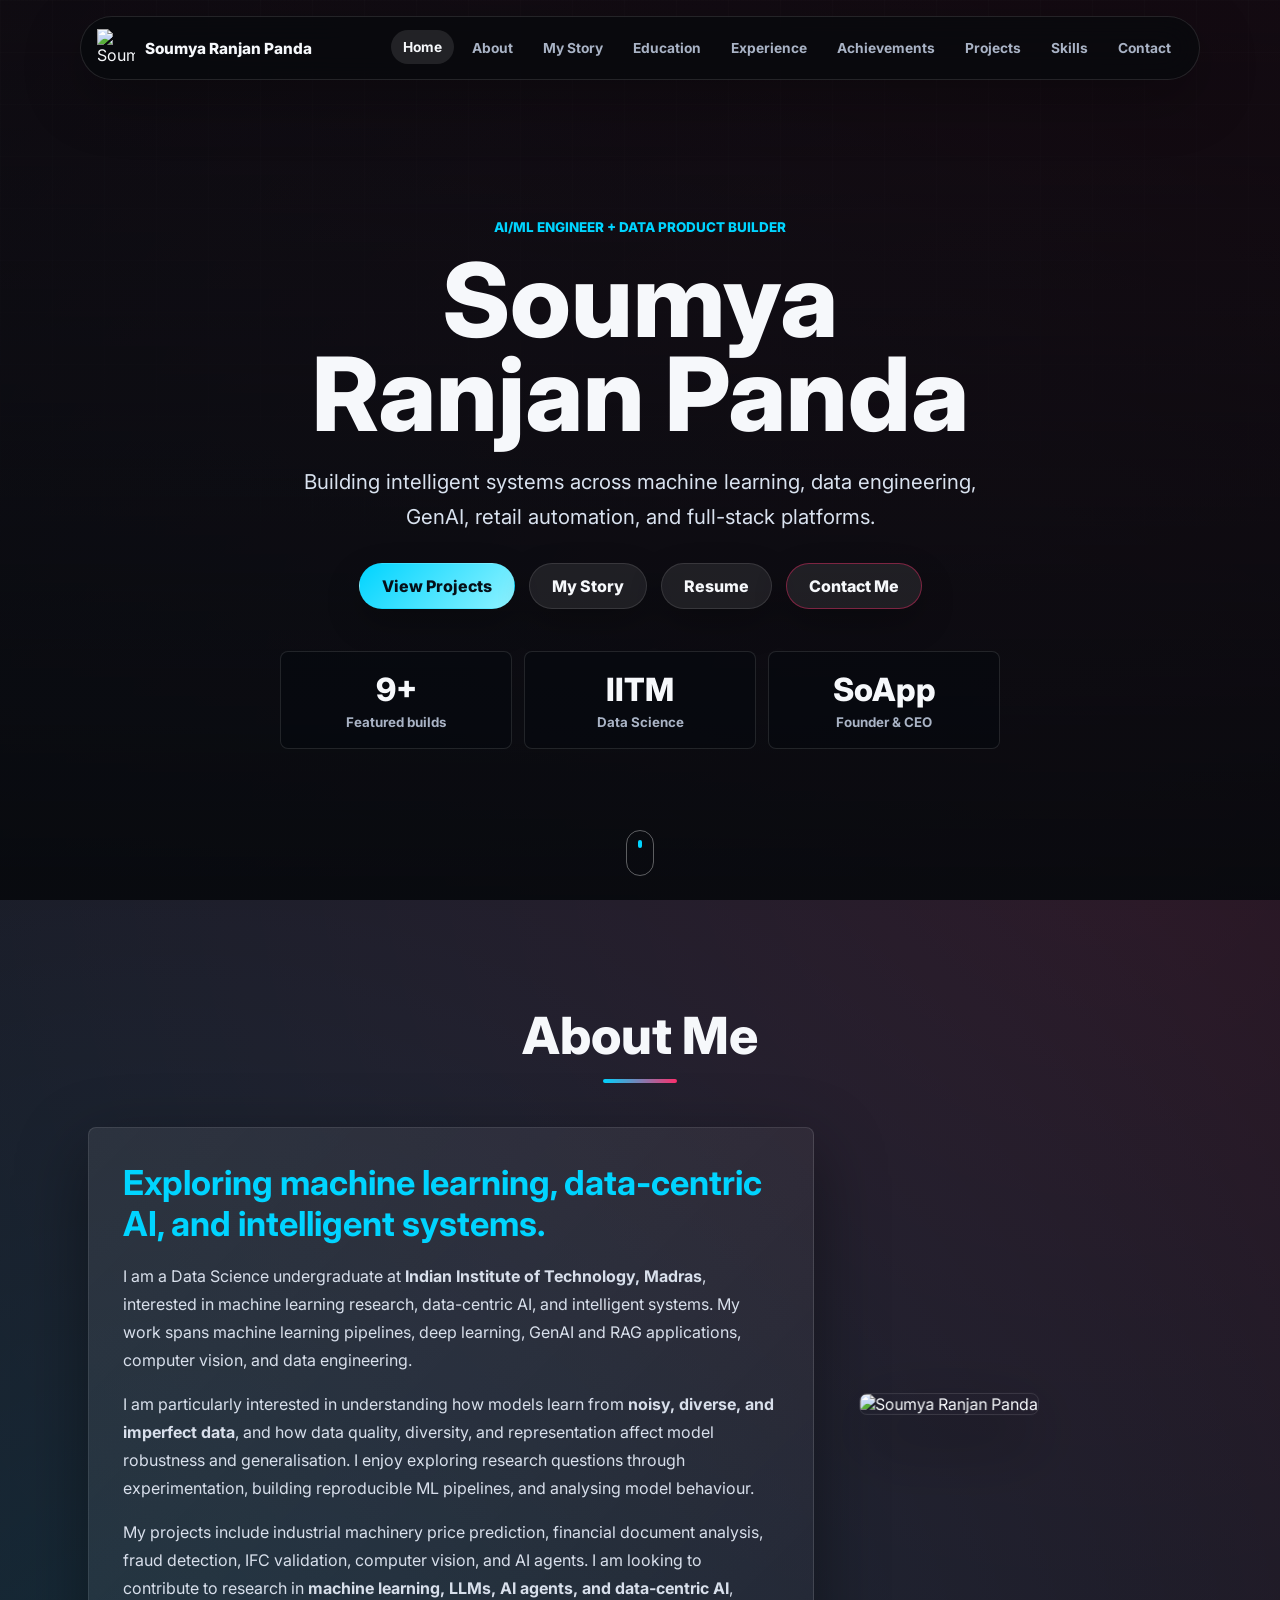
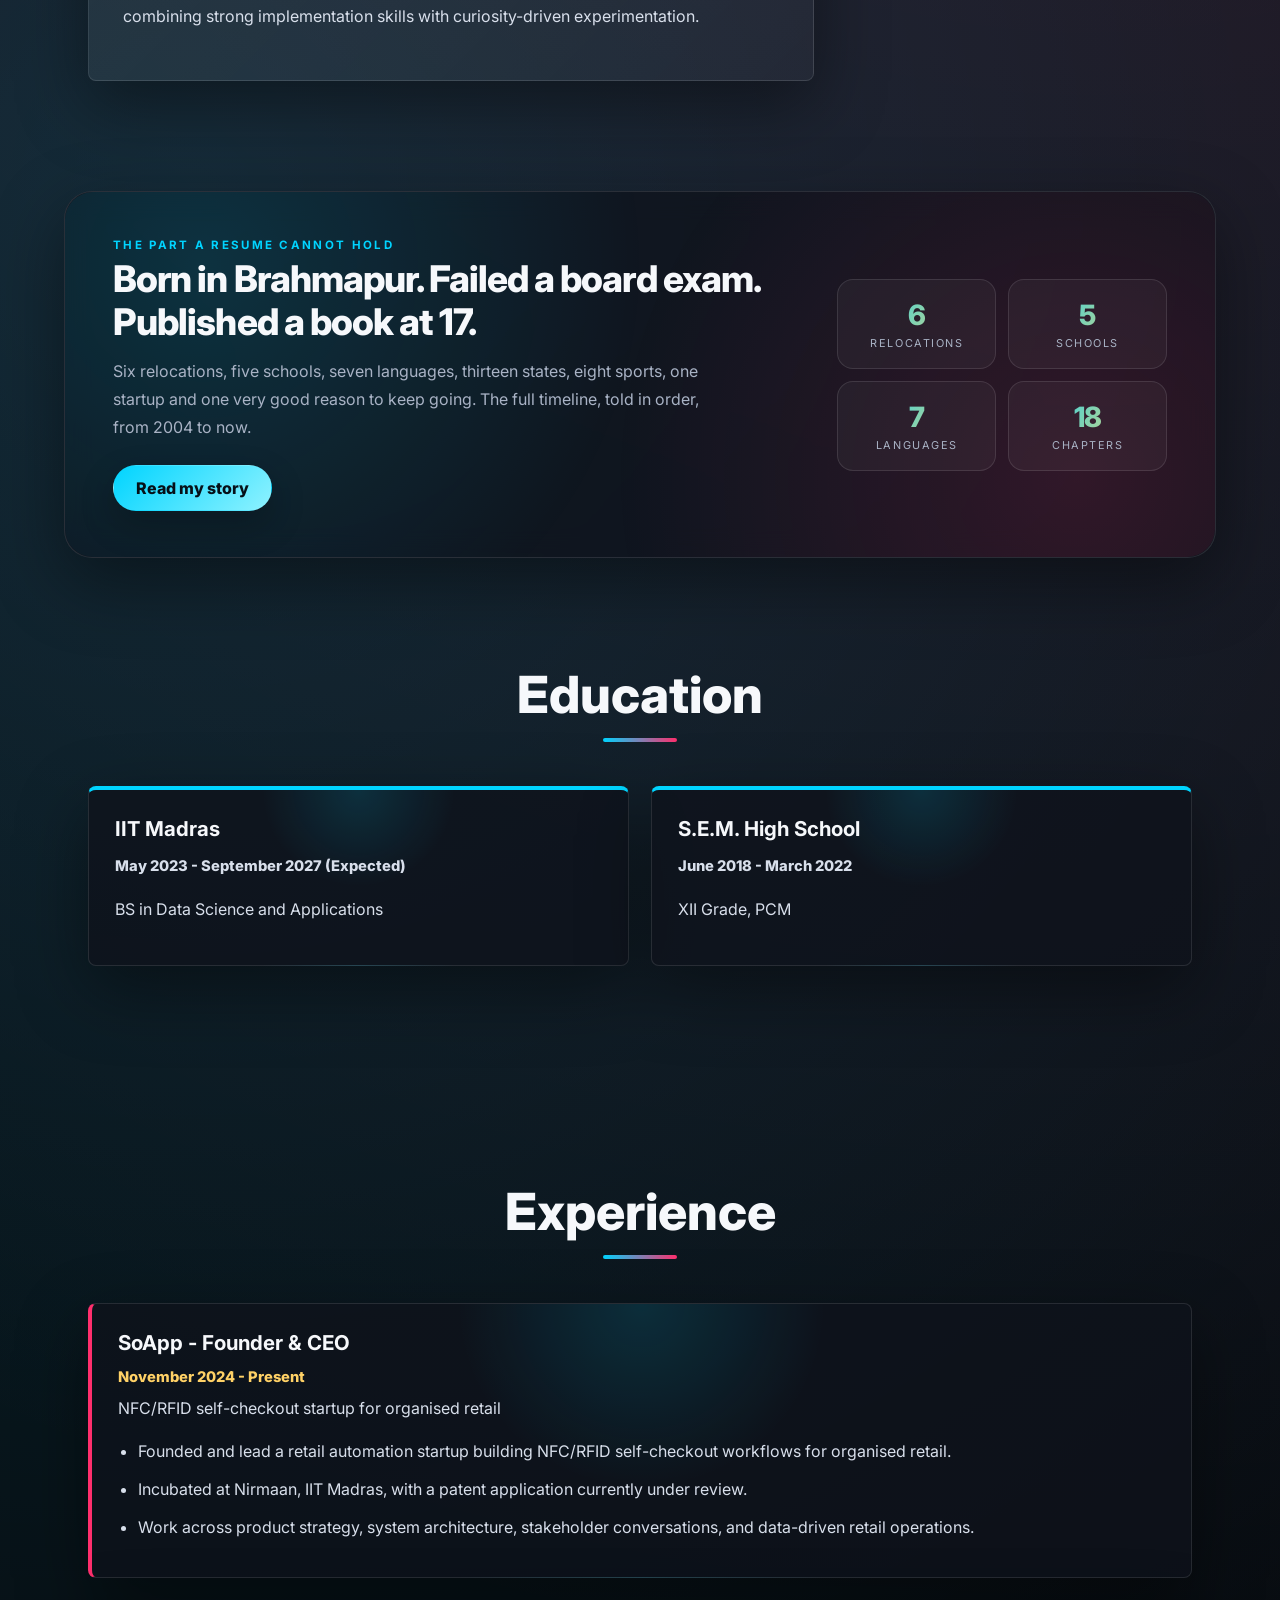
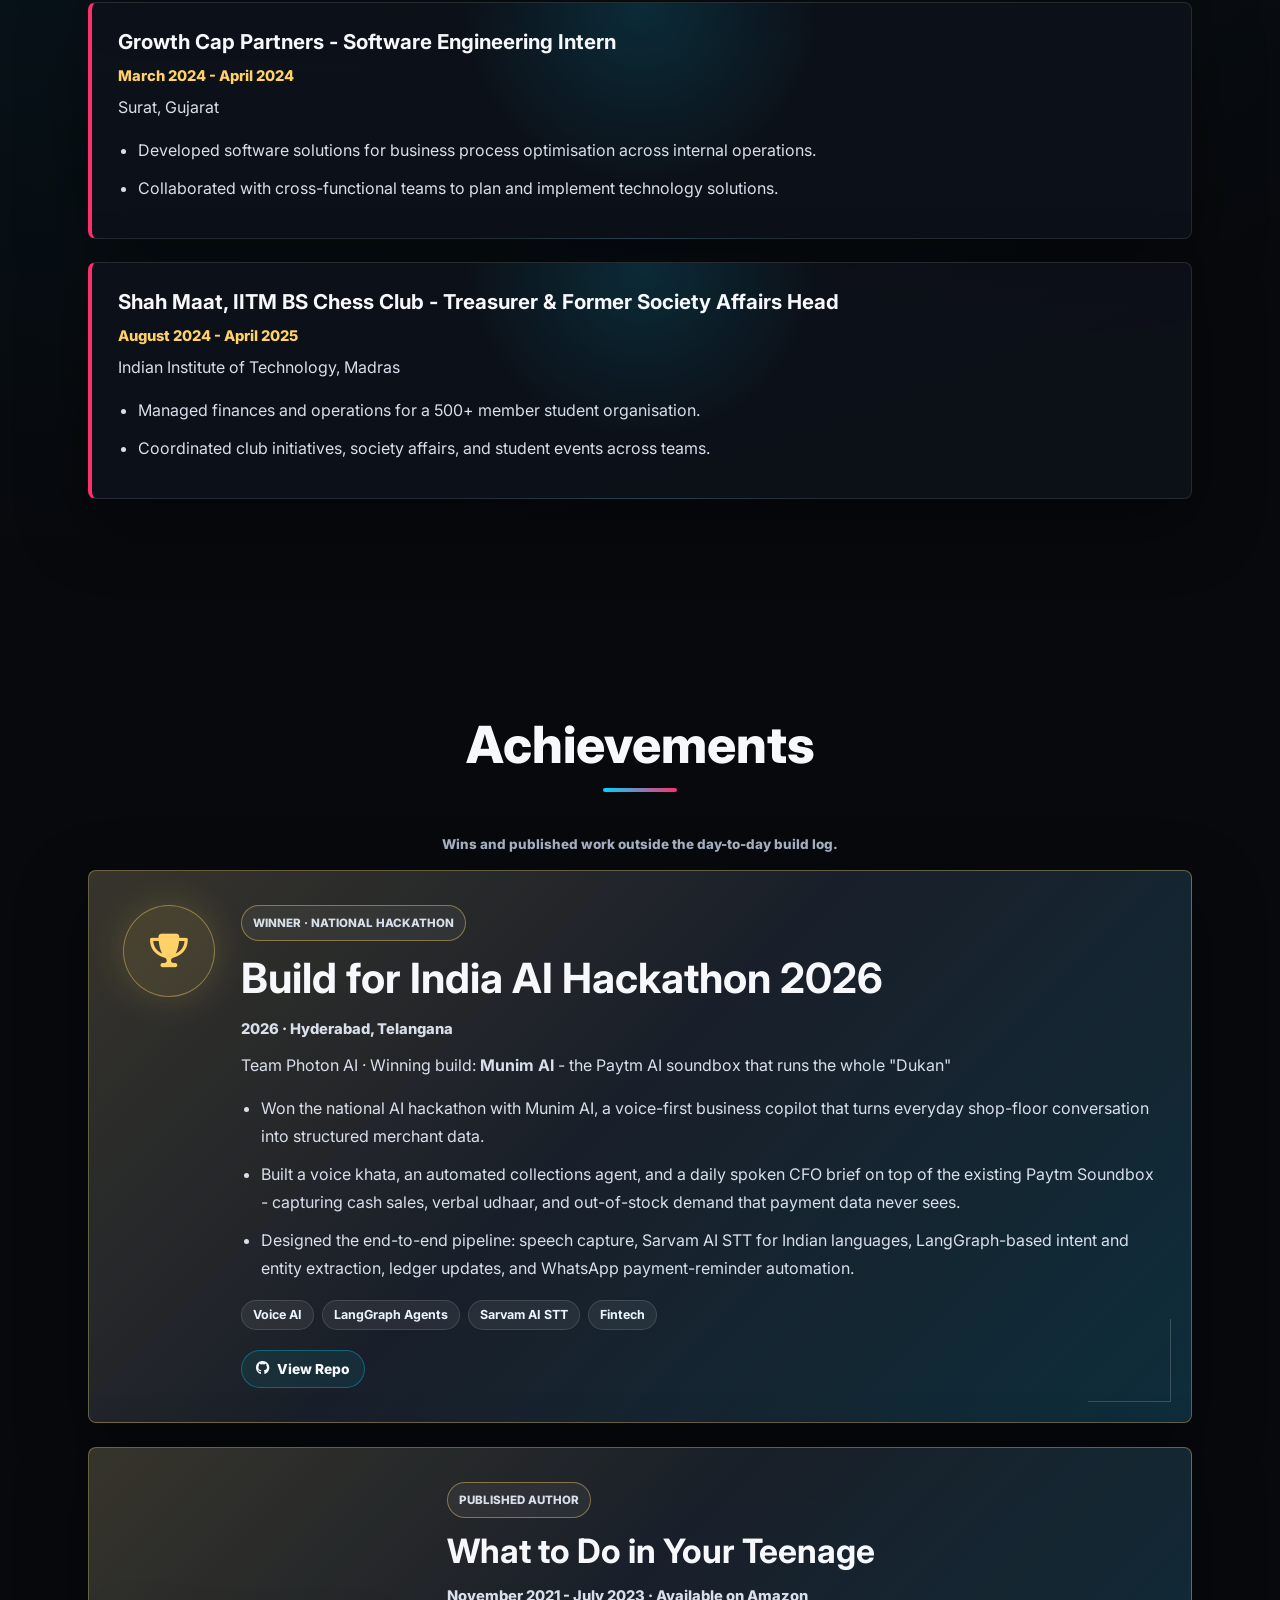
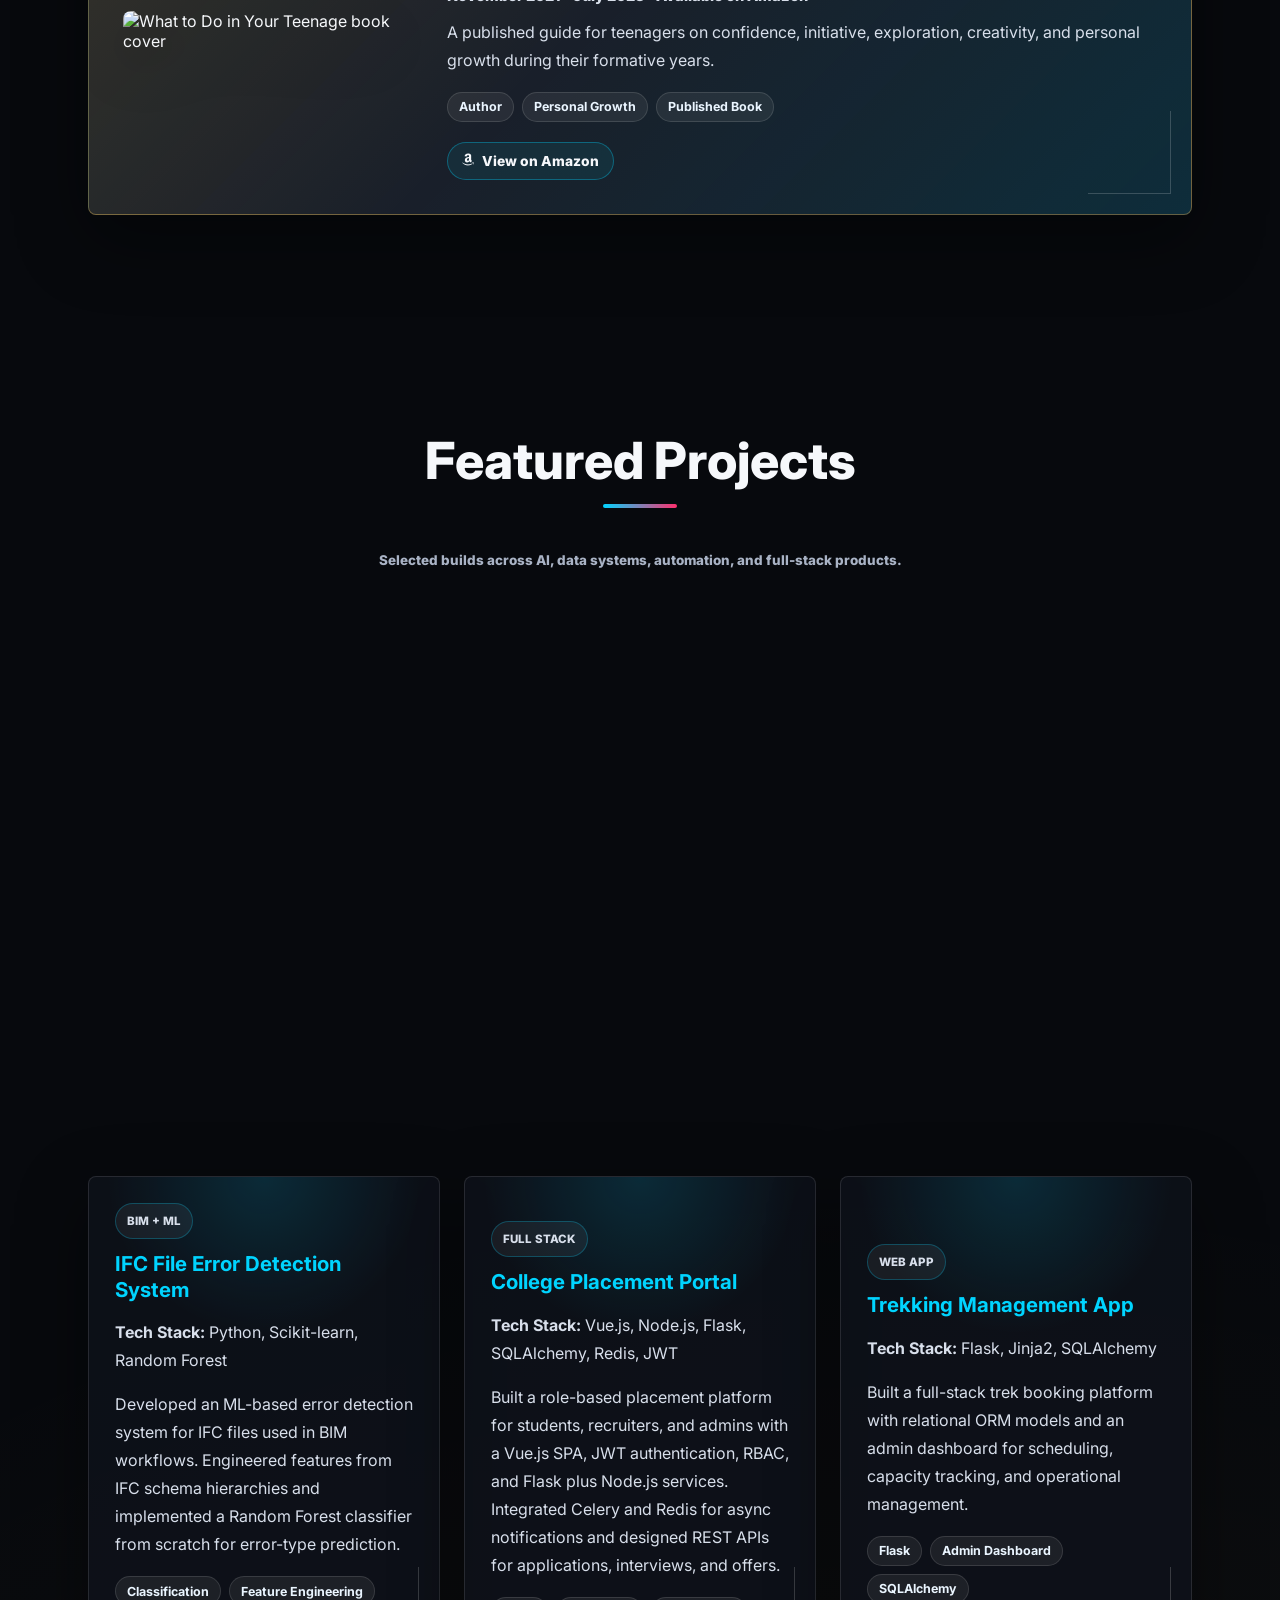
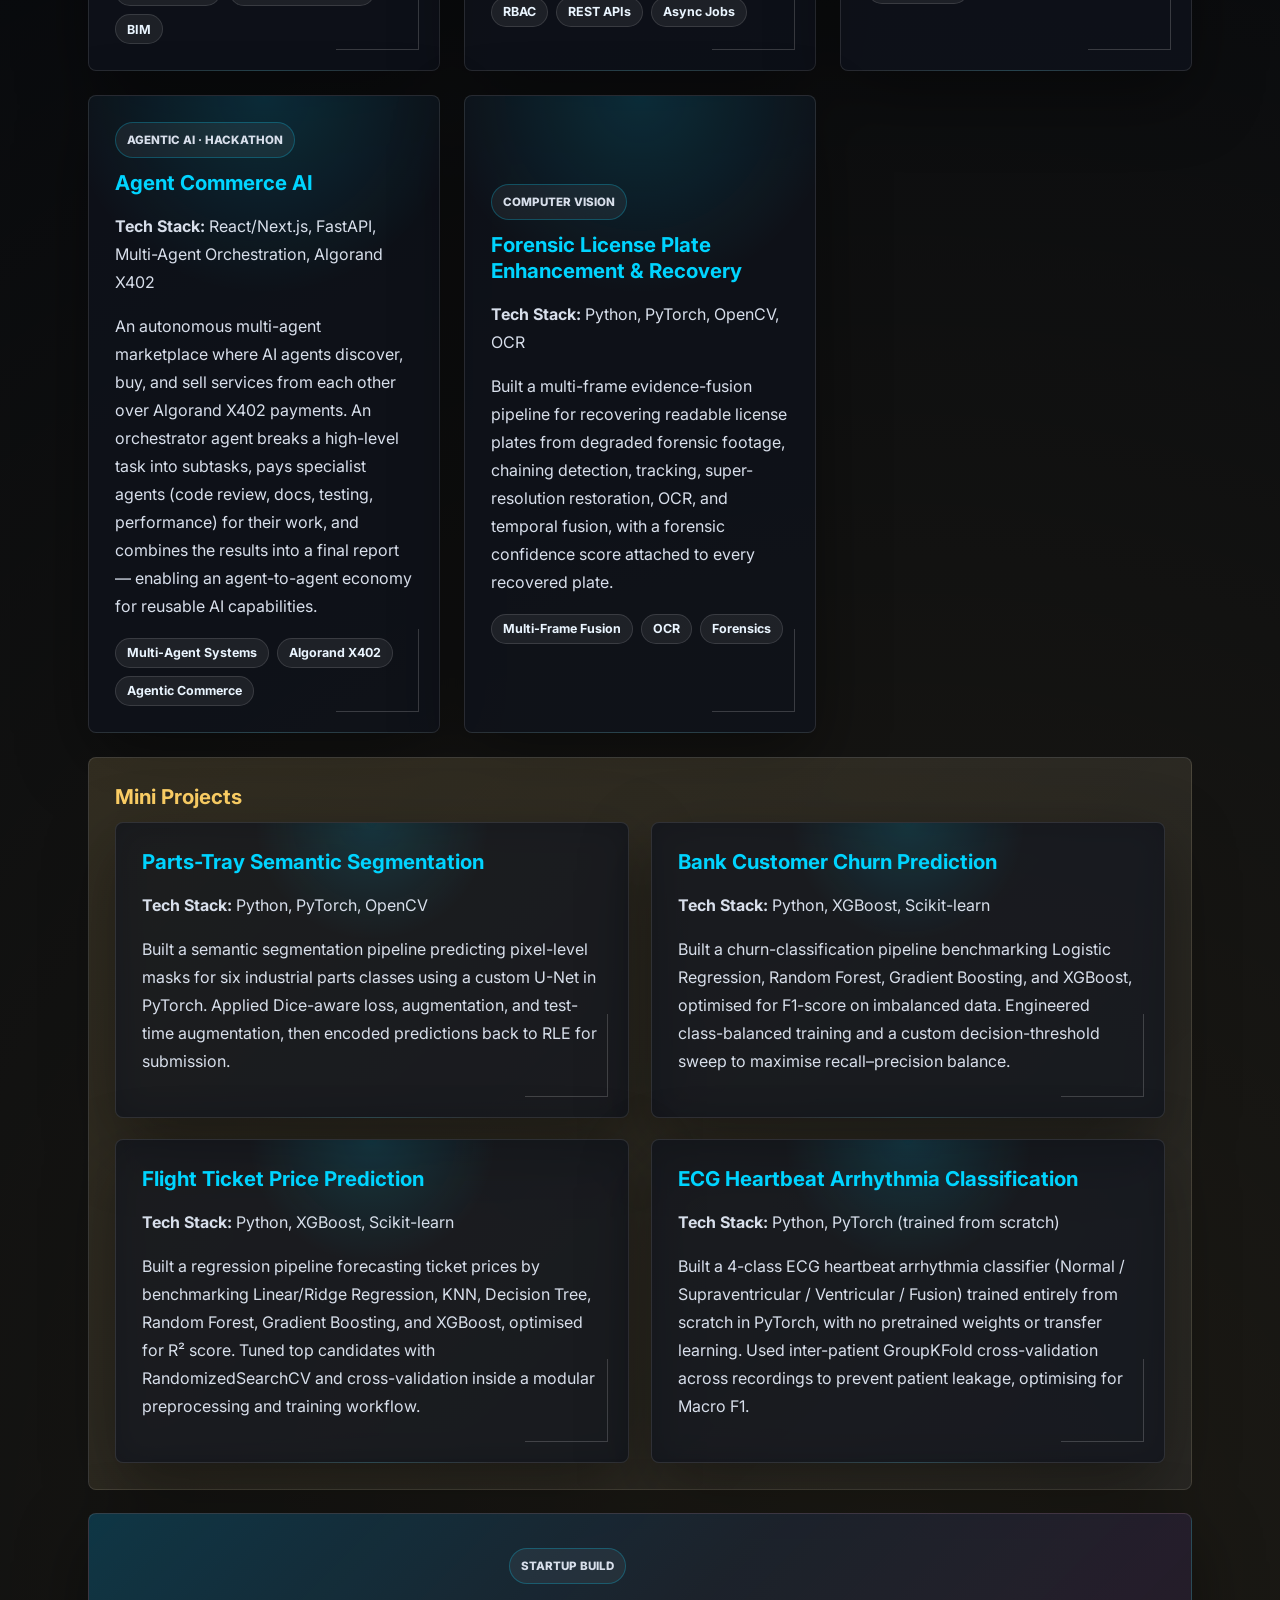
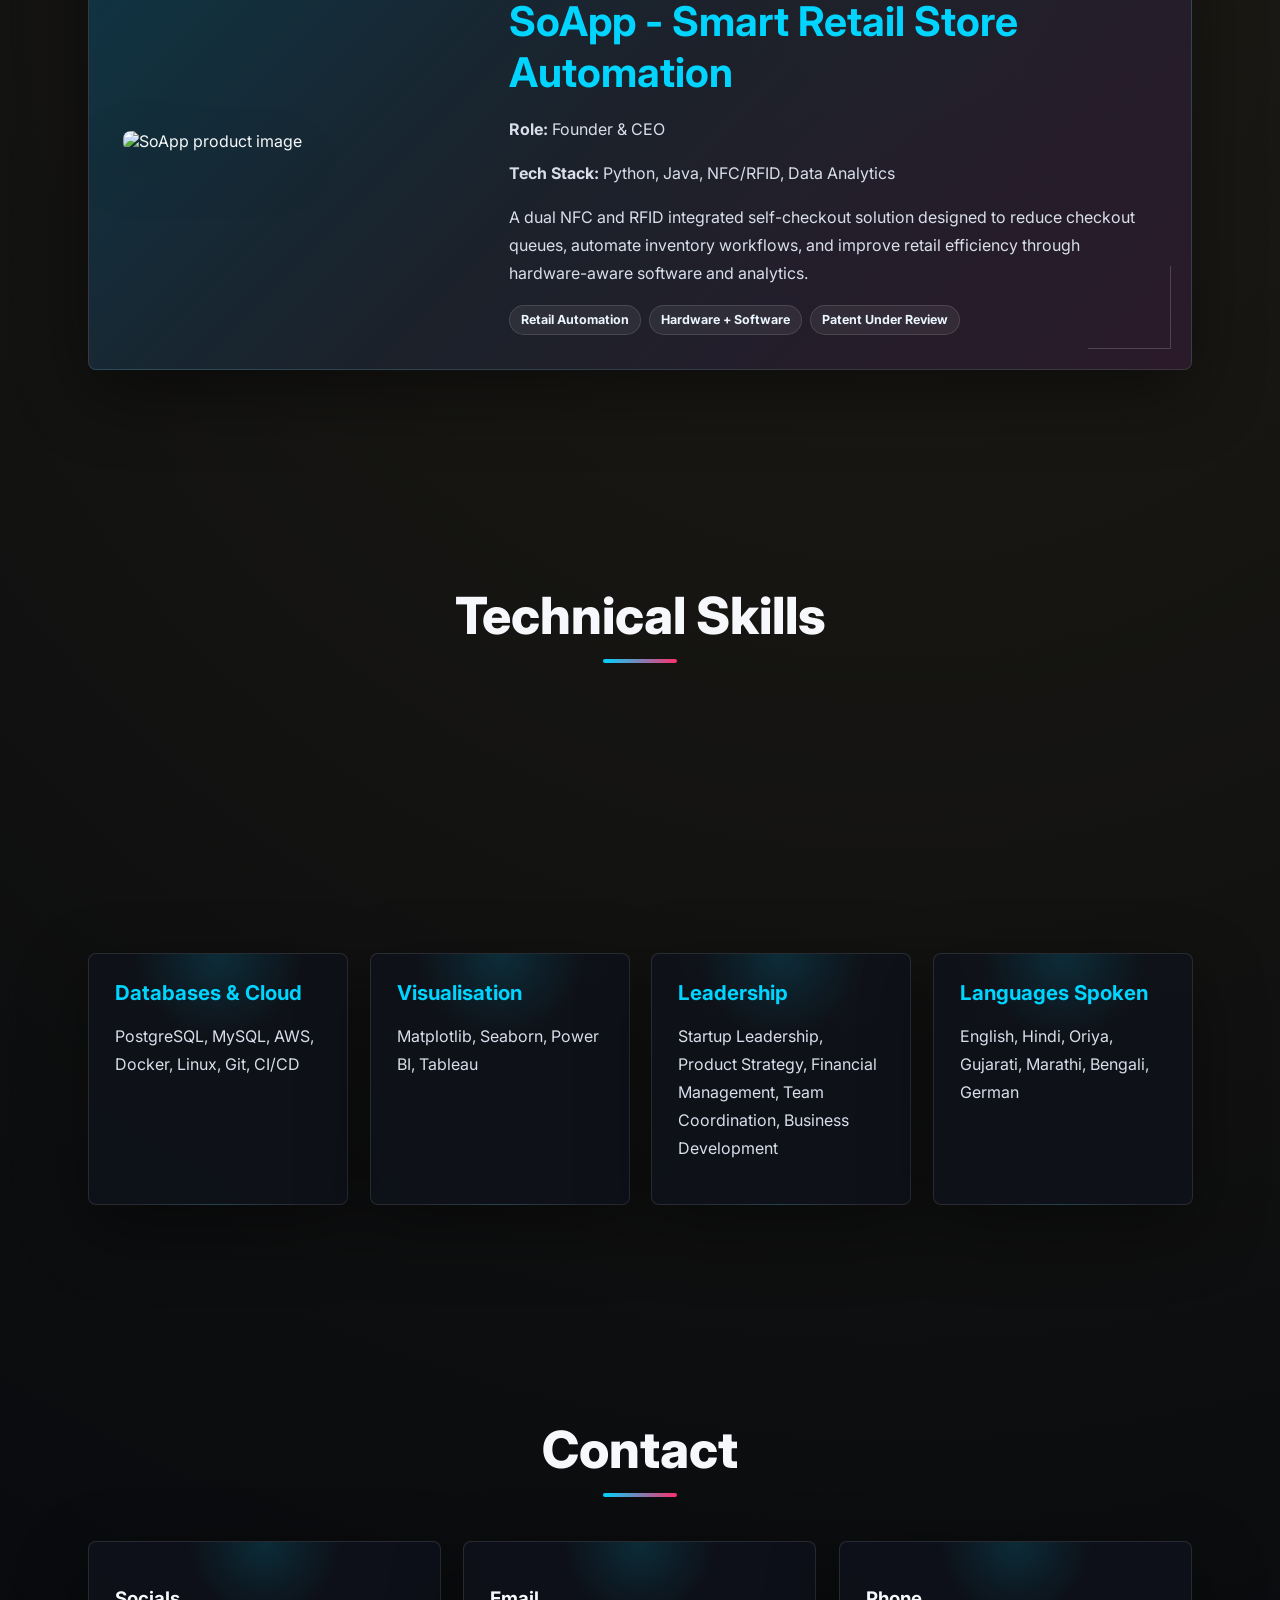
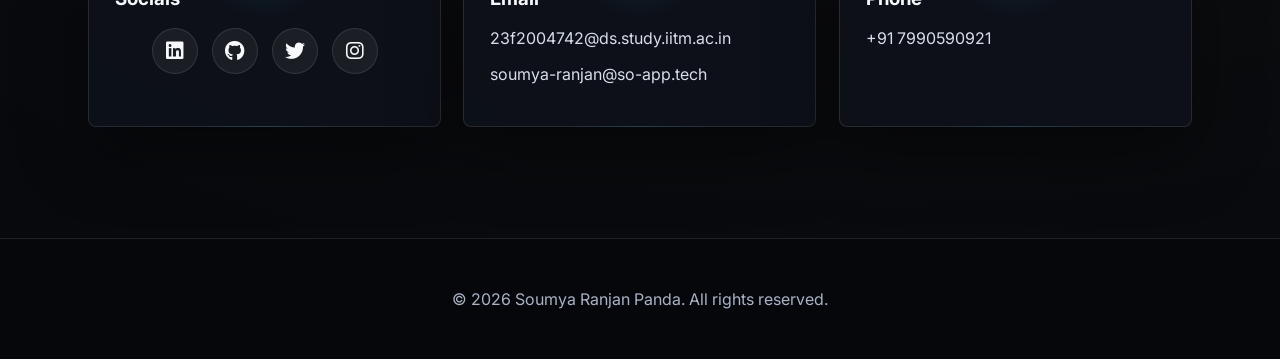
==== commit eb4eb8c9: "Update index.html" ====
--- a/index.html
+++ b/index.html
@@ -68,10 +68,10 @@
     <h2>About Me</h2>
     <div class="about-content">
       <div class="about-text">
-        <h3>Building ML systems, data products, and useful software.</h3>
-        <p>I am a Data Science undergraduate at <b>Indian Institute of Technology, Madras</b>, focused on entry-level AI/ML engineering and data engineering roles. My work spans machine learning pipelines, deep learning, GenAI and RAG applications, and full-stack platforms built with Flask, Vue.js, Node.js, and SQL-backed systems.</p>
-        <p>As the <b>Founder & CEO of SoApp</b>, I am building an NFC/RFID self-checkout startup for organised retail. SoApp is incubated at Nirmaan, IIT Madras, with a patent application under review. The product blends hardware integration, automation, and data-driven workflows to reduce checkout friction and improve retail operations.</p>
-        <p>I enjoy turning messy real-world data and documents into decision-support systems, from industrial machinery price prediction to financial document analysis, fraud detection, IFC validation, and role-based web platforms. I bring a mix of technical execution, product thinking, and leadership from startup building and student community roles.</p>
+        <h3>Exploring machine learning, data-centric AI, and intelligent systems.</h3>
+        <p>I am a Data Science undergraduate at <b>Indian Institute of Technology, Madras</b>, interested in machine learning research, data-centric AI, and intelligent systems. My work spans machine learning pipelines, deep learning, GenAI and RAG applications, computer vision, and data engineering.</p>
+        <p>I am particularly interested in understanding how models learn from <b>noisy, diverse, and imperfect data</b>, and how data quality, diversity, and representation affect model robustness and generalisation. I enjoy exploring research questions through experimentation, building reproducible ML pipelines, and analysing model behaviour.</p>
+        <p>My projects include industrial machinery price prediction, financial document analysis, fraud detection, IFC validation, computer vision, and AI agents. I am looking to contribute to research in <b>machine learning, LLMs, AI agents, and data-centric AI</b>, combining strong implementation skills with curiosity-driven experimentation.</p>
       </div>
       <div class="about-image">
         <img src="somu.jpg" alt="Soumya Ranjan Panda">
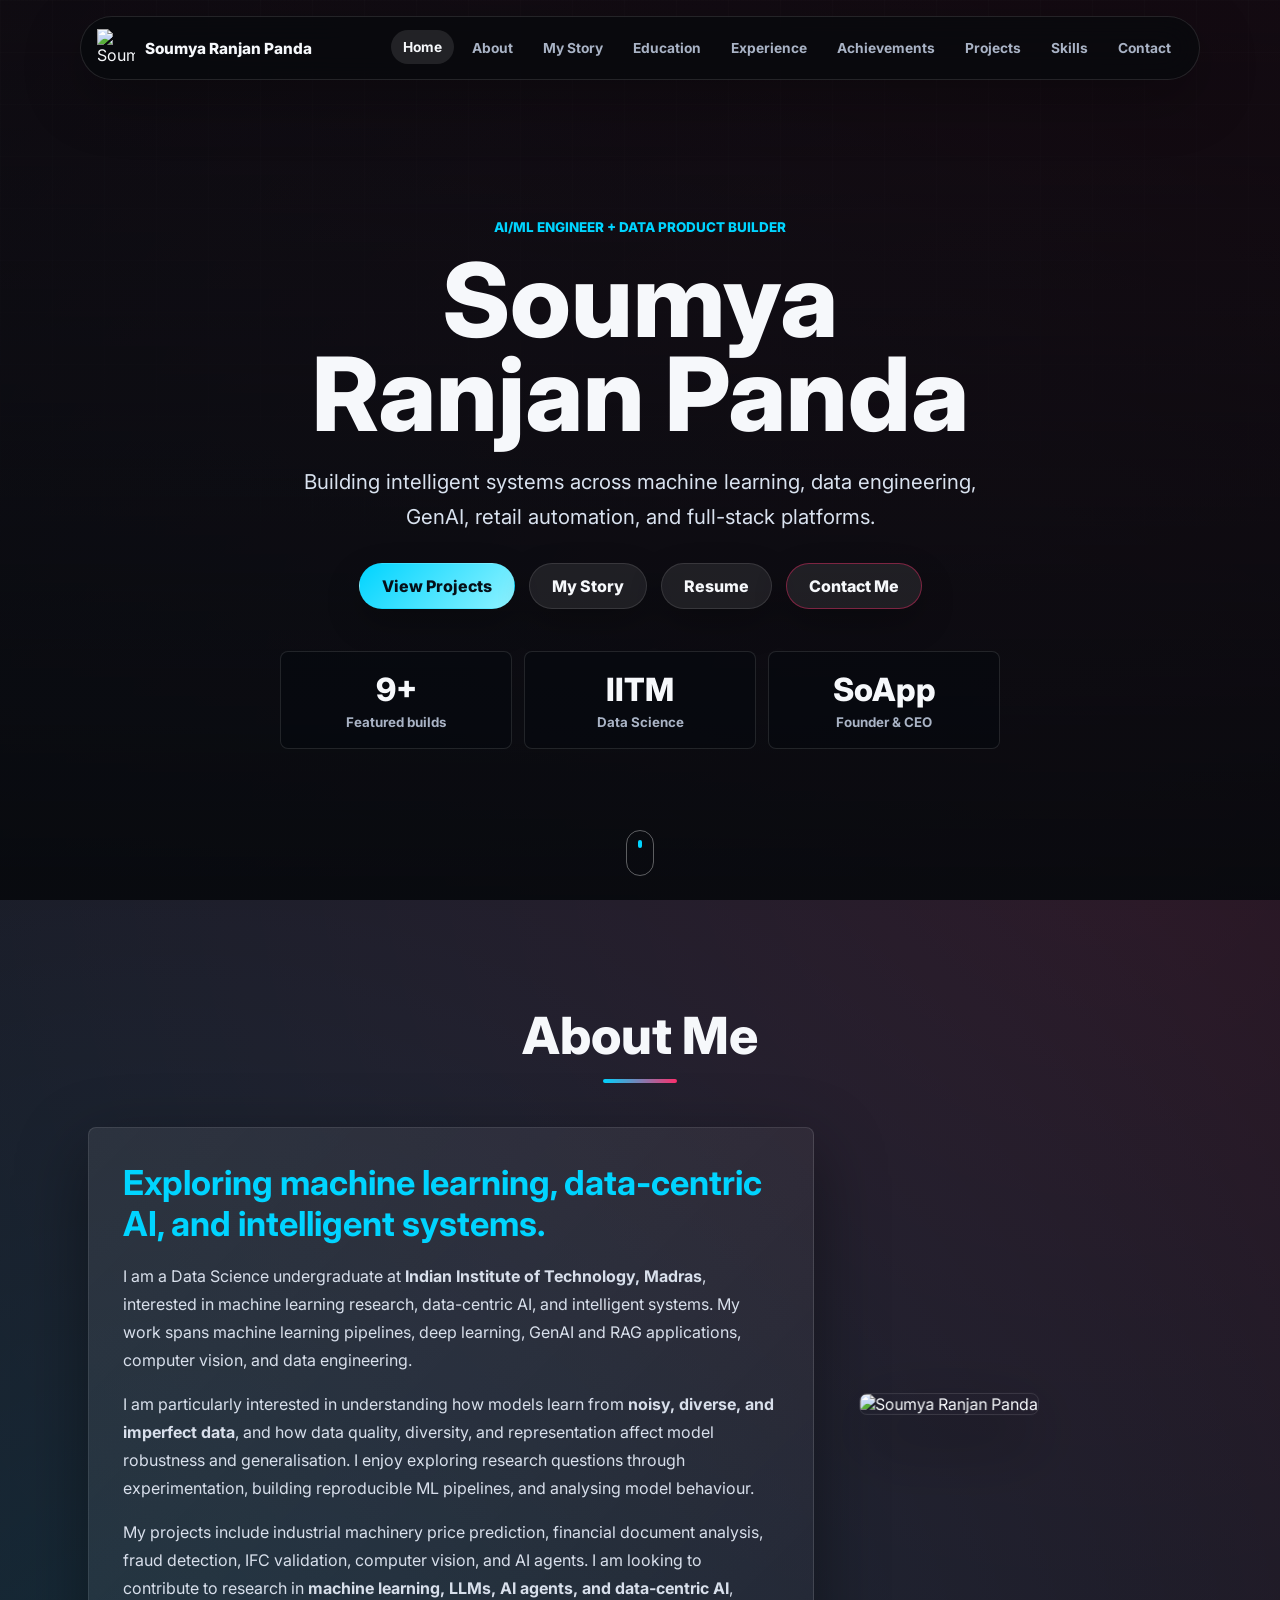
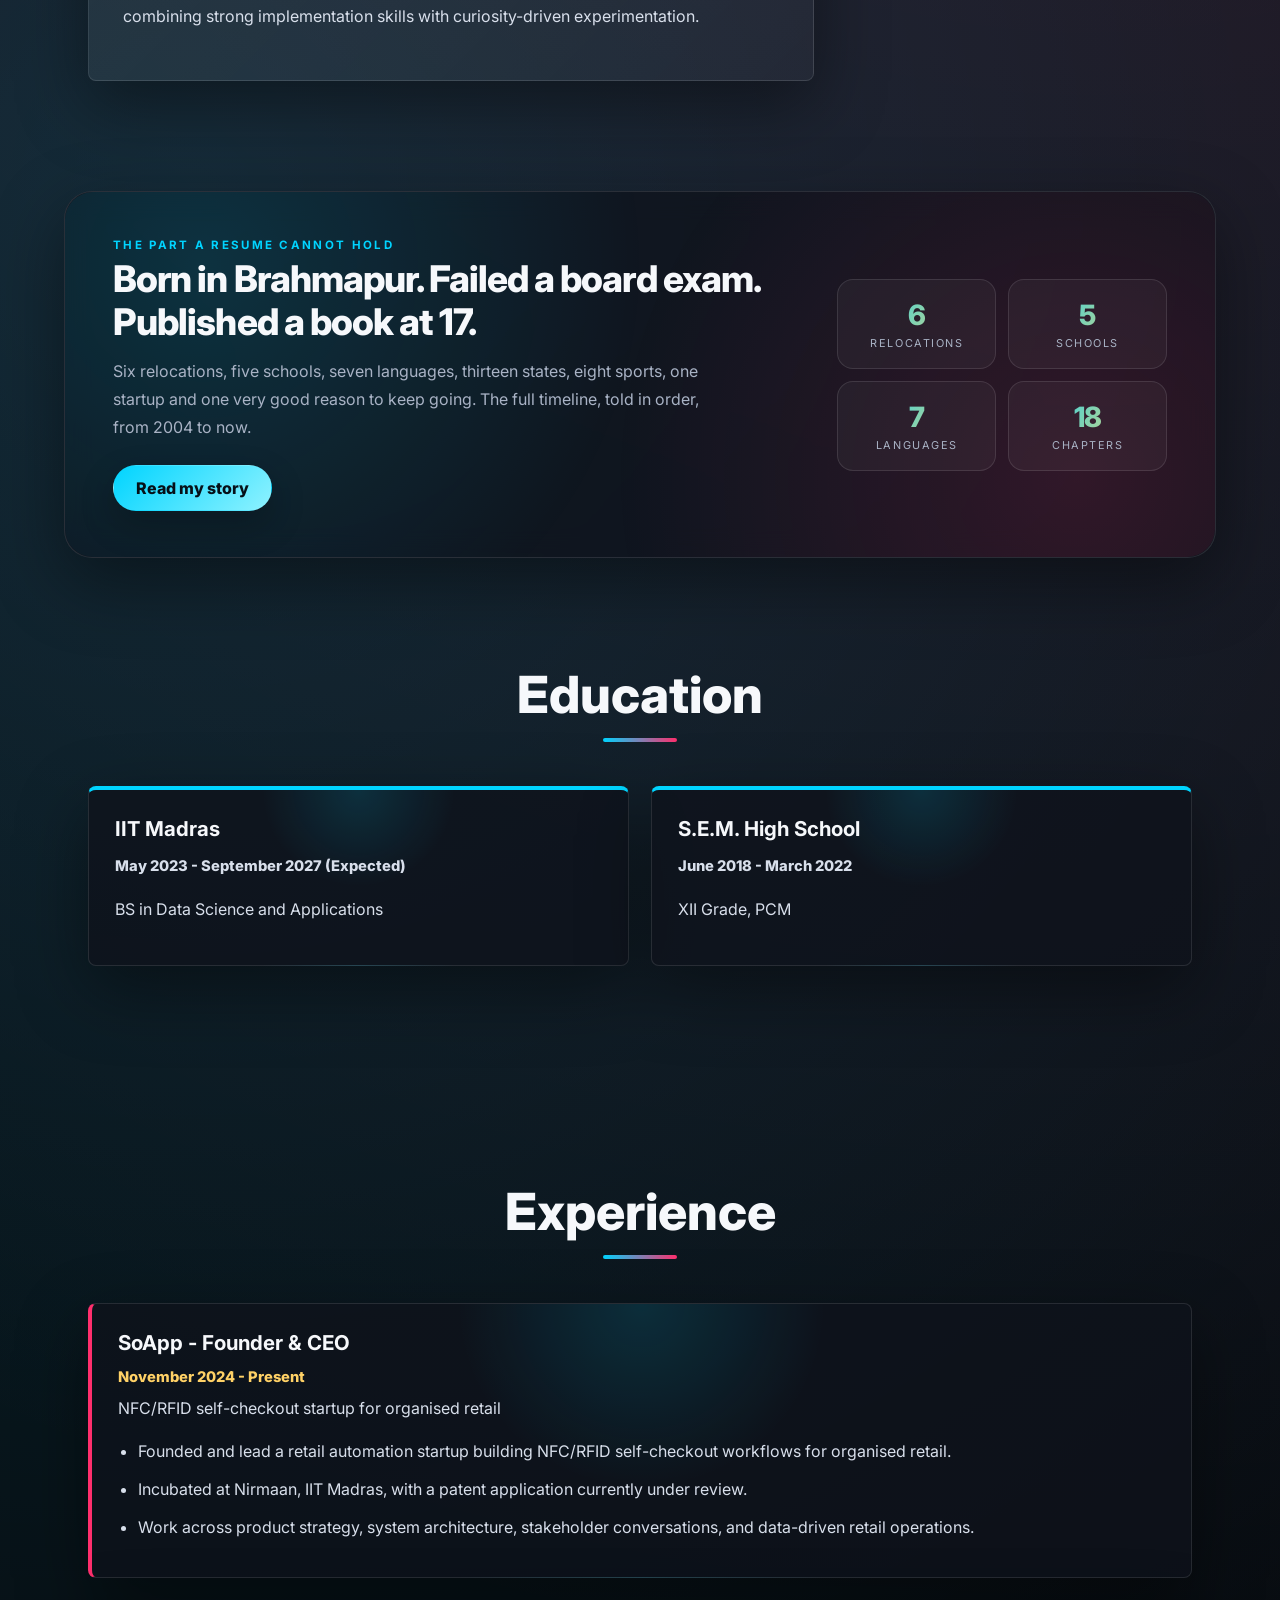
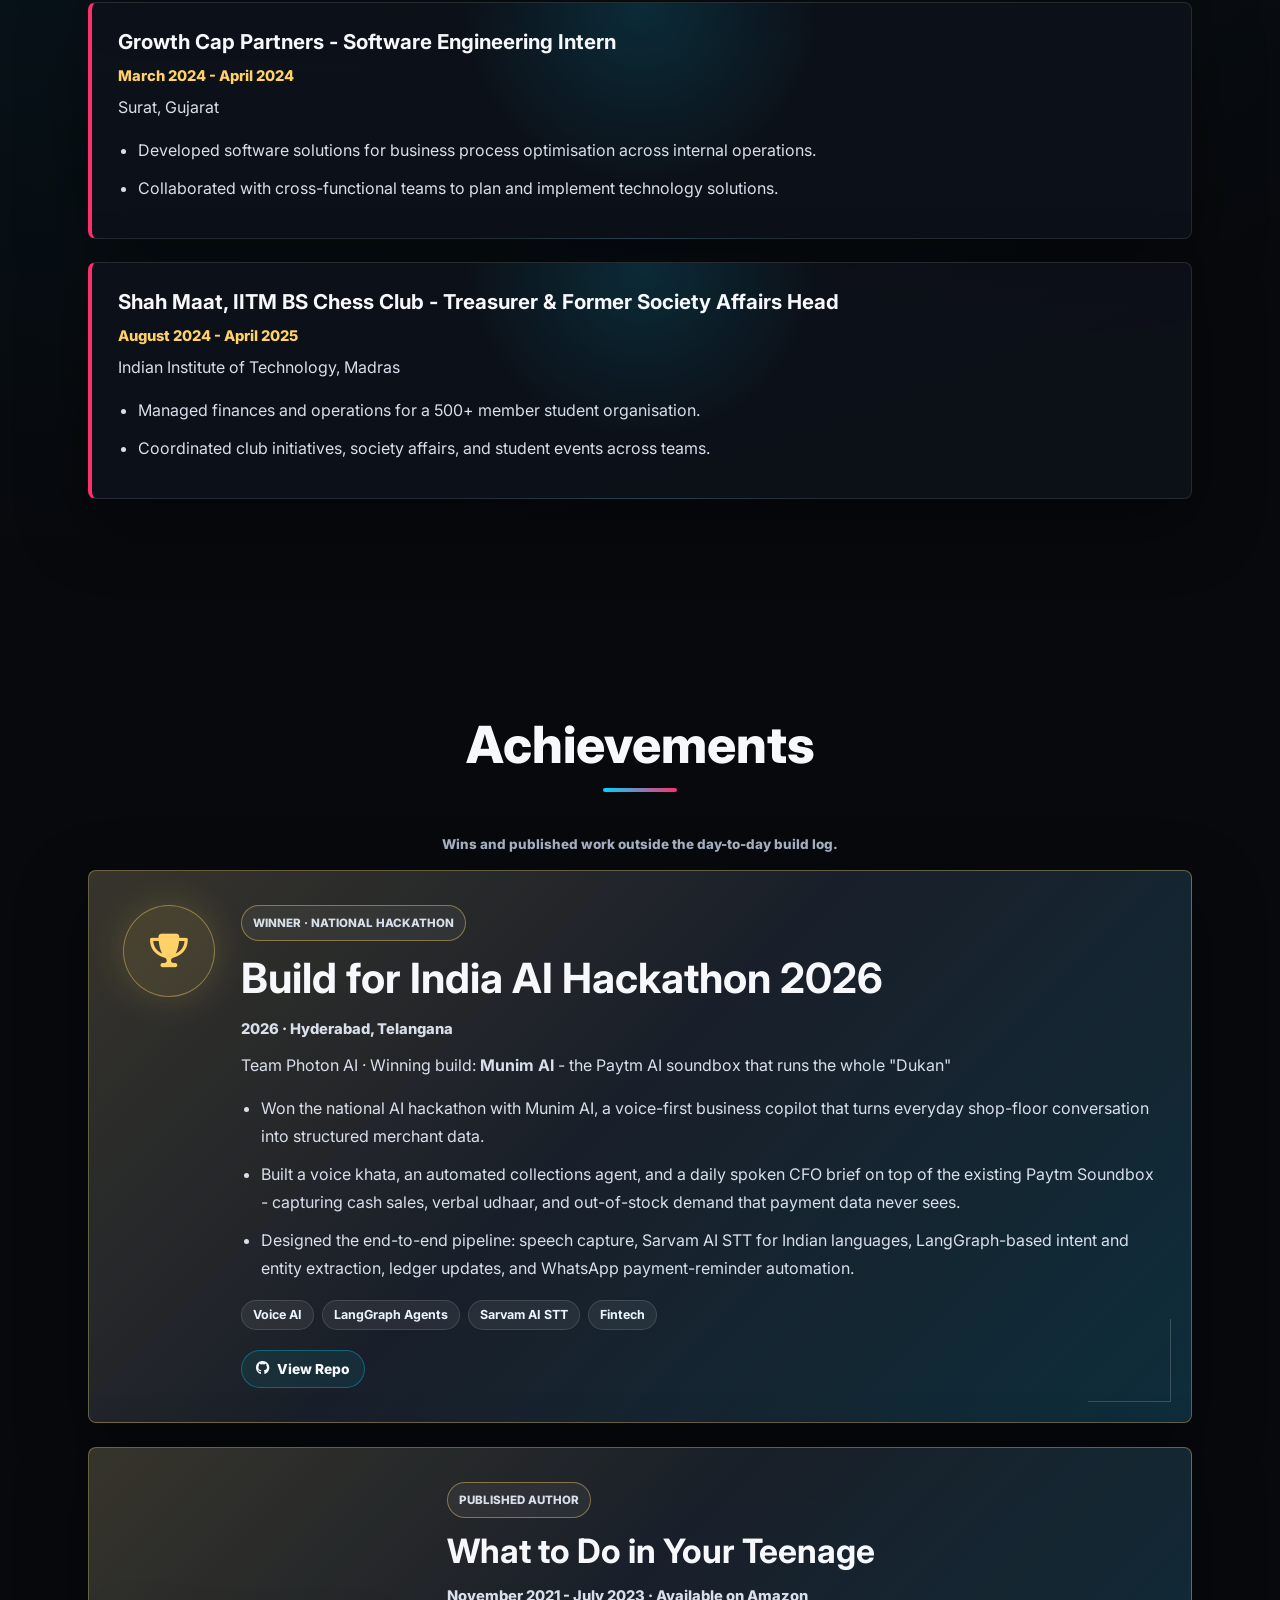
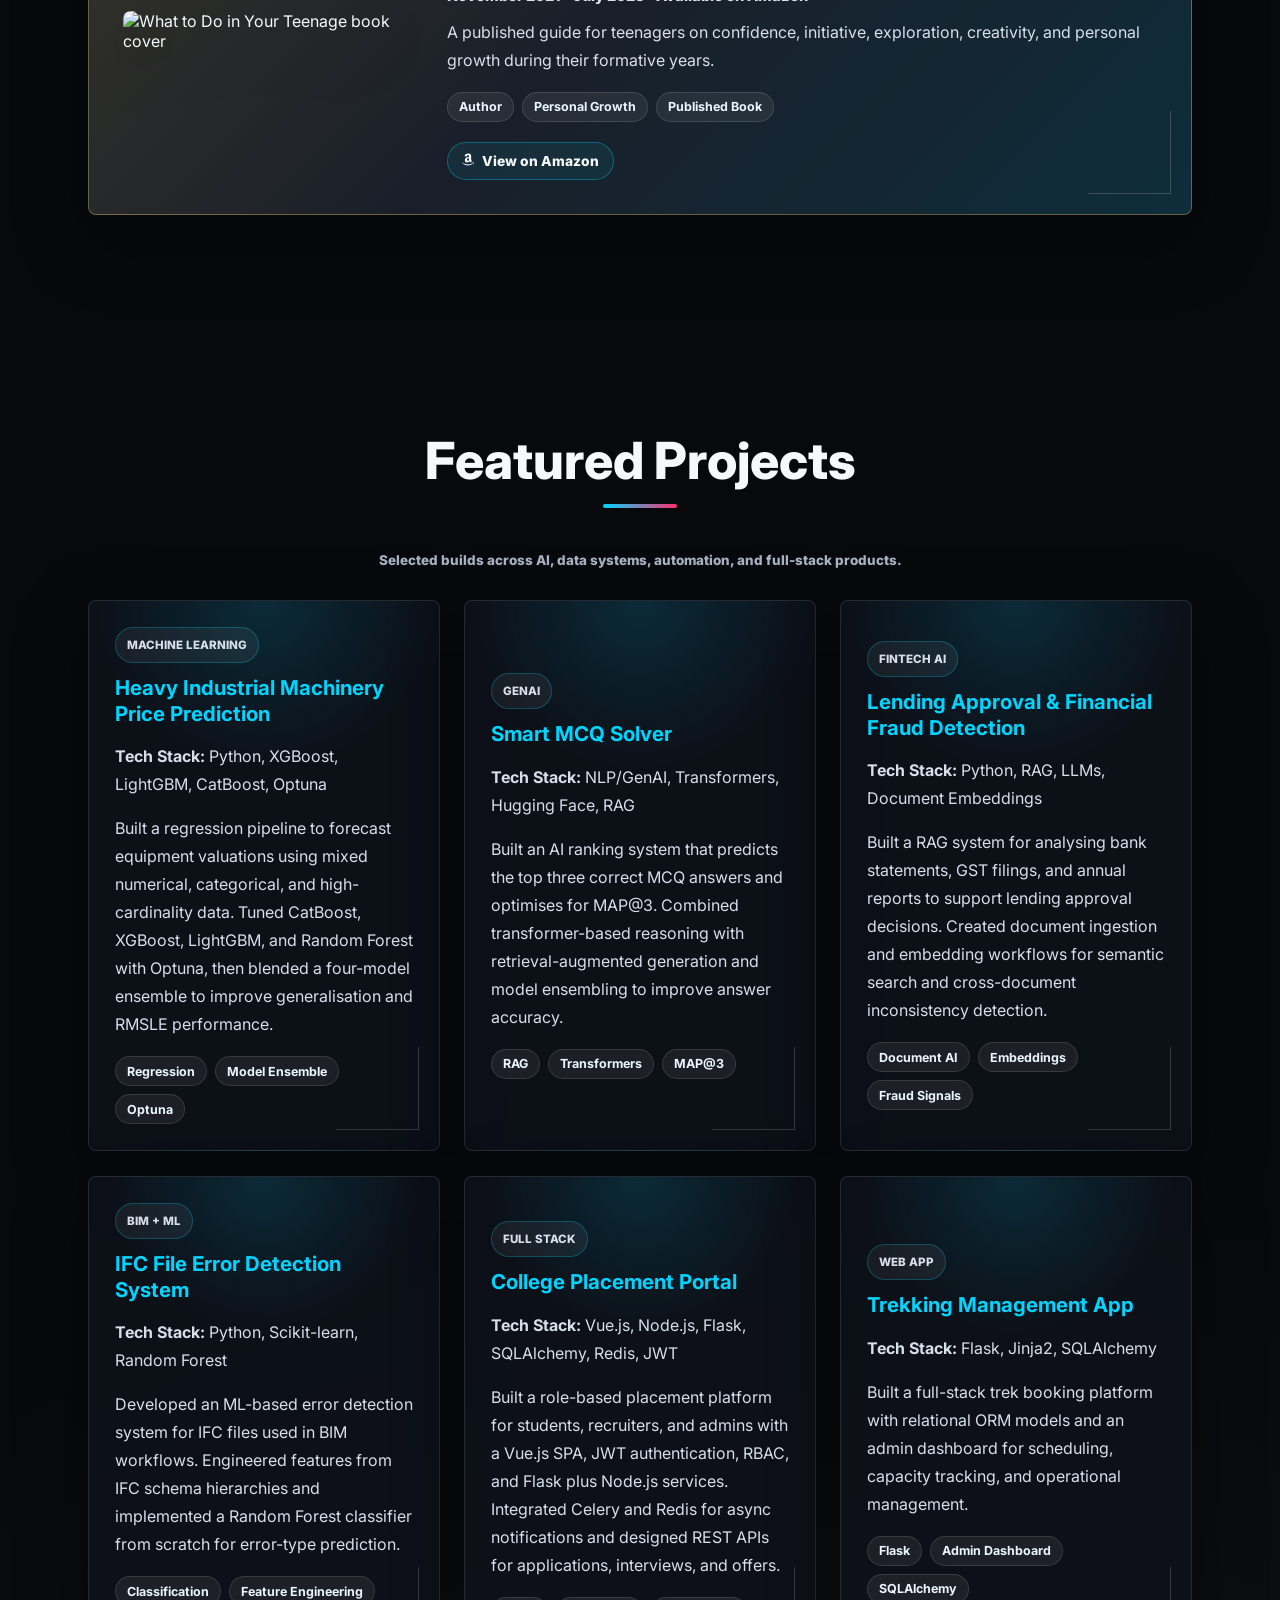
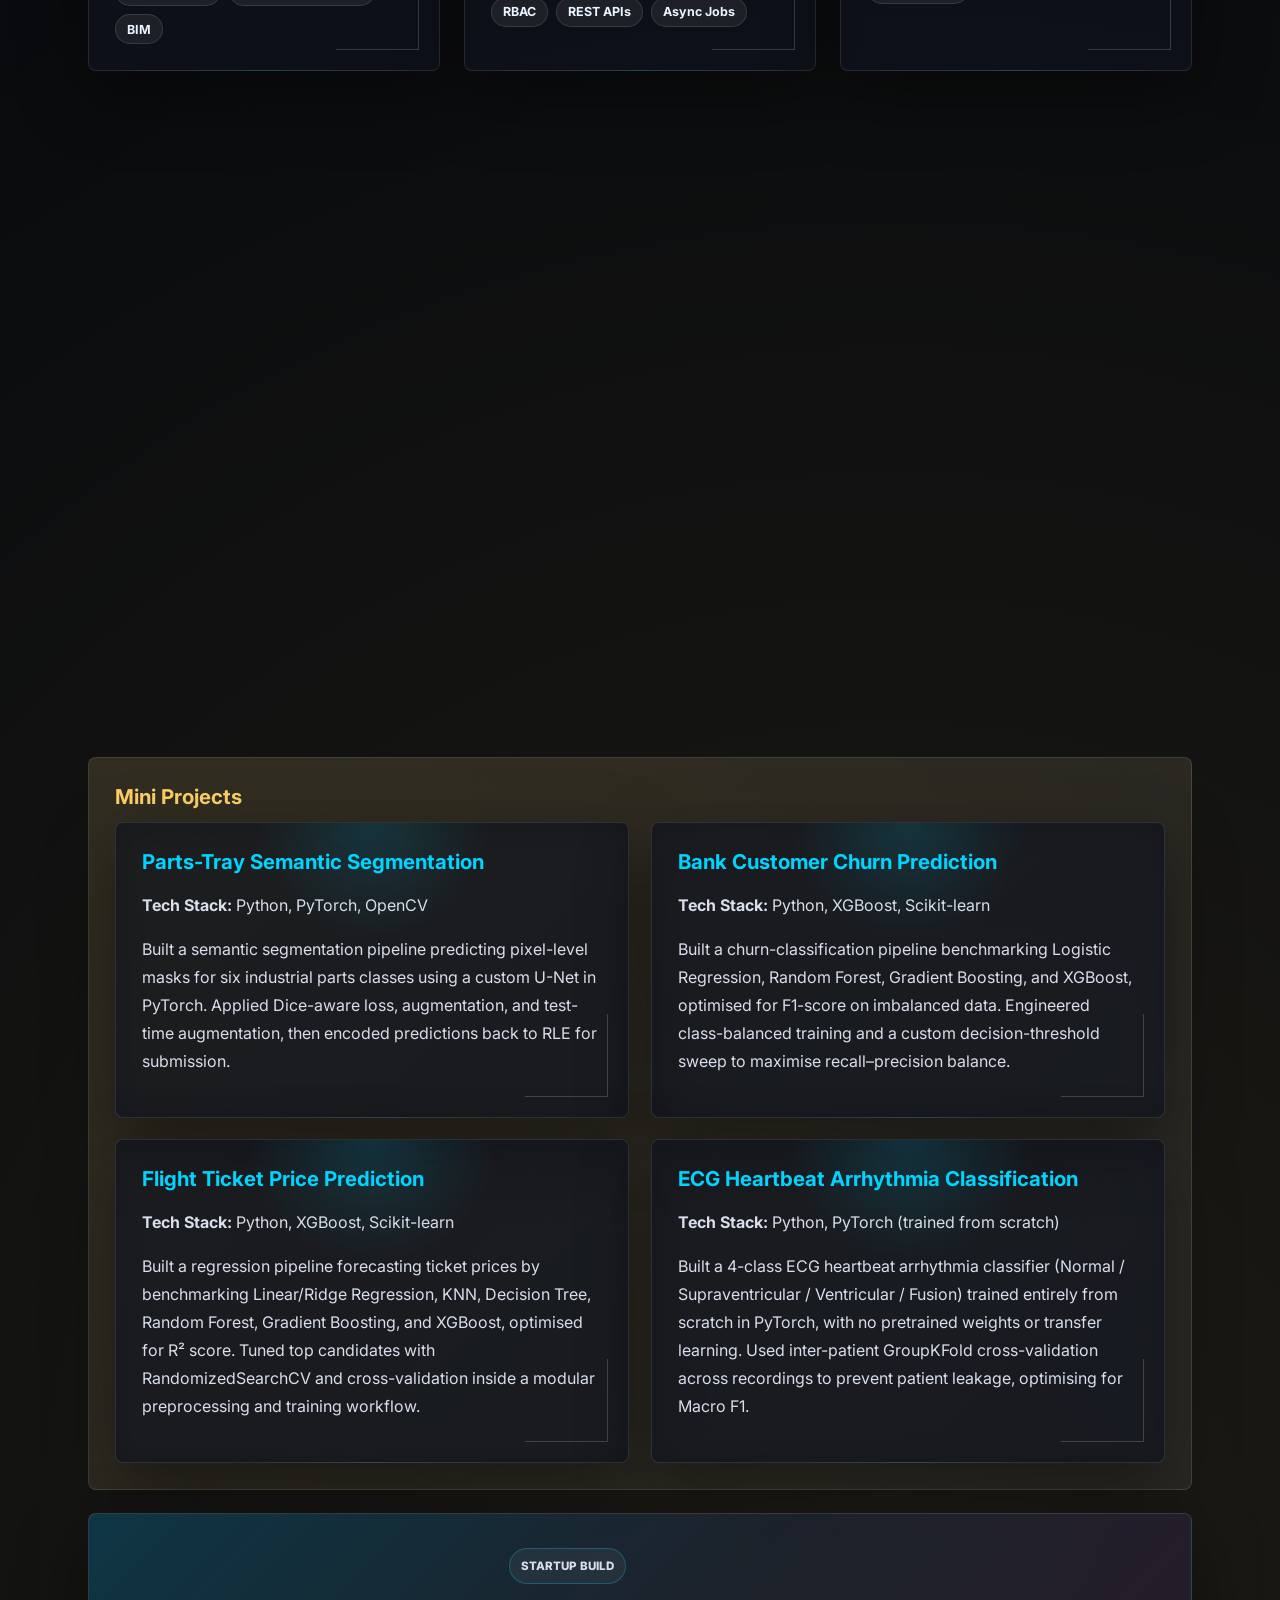
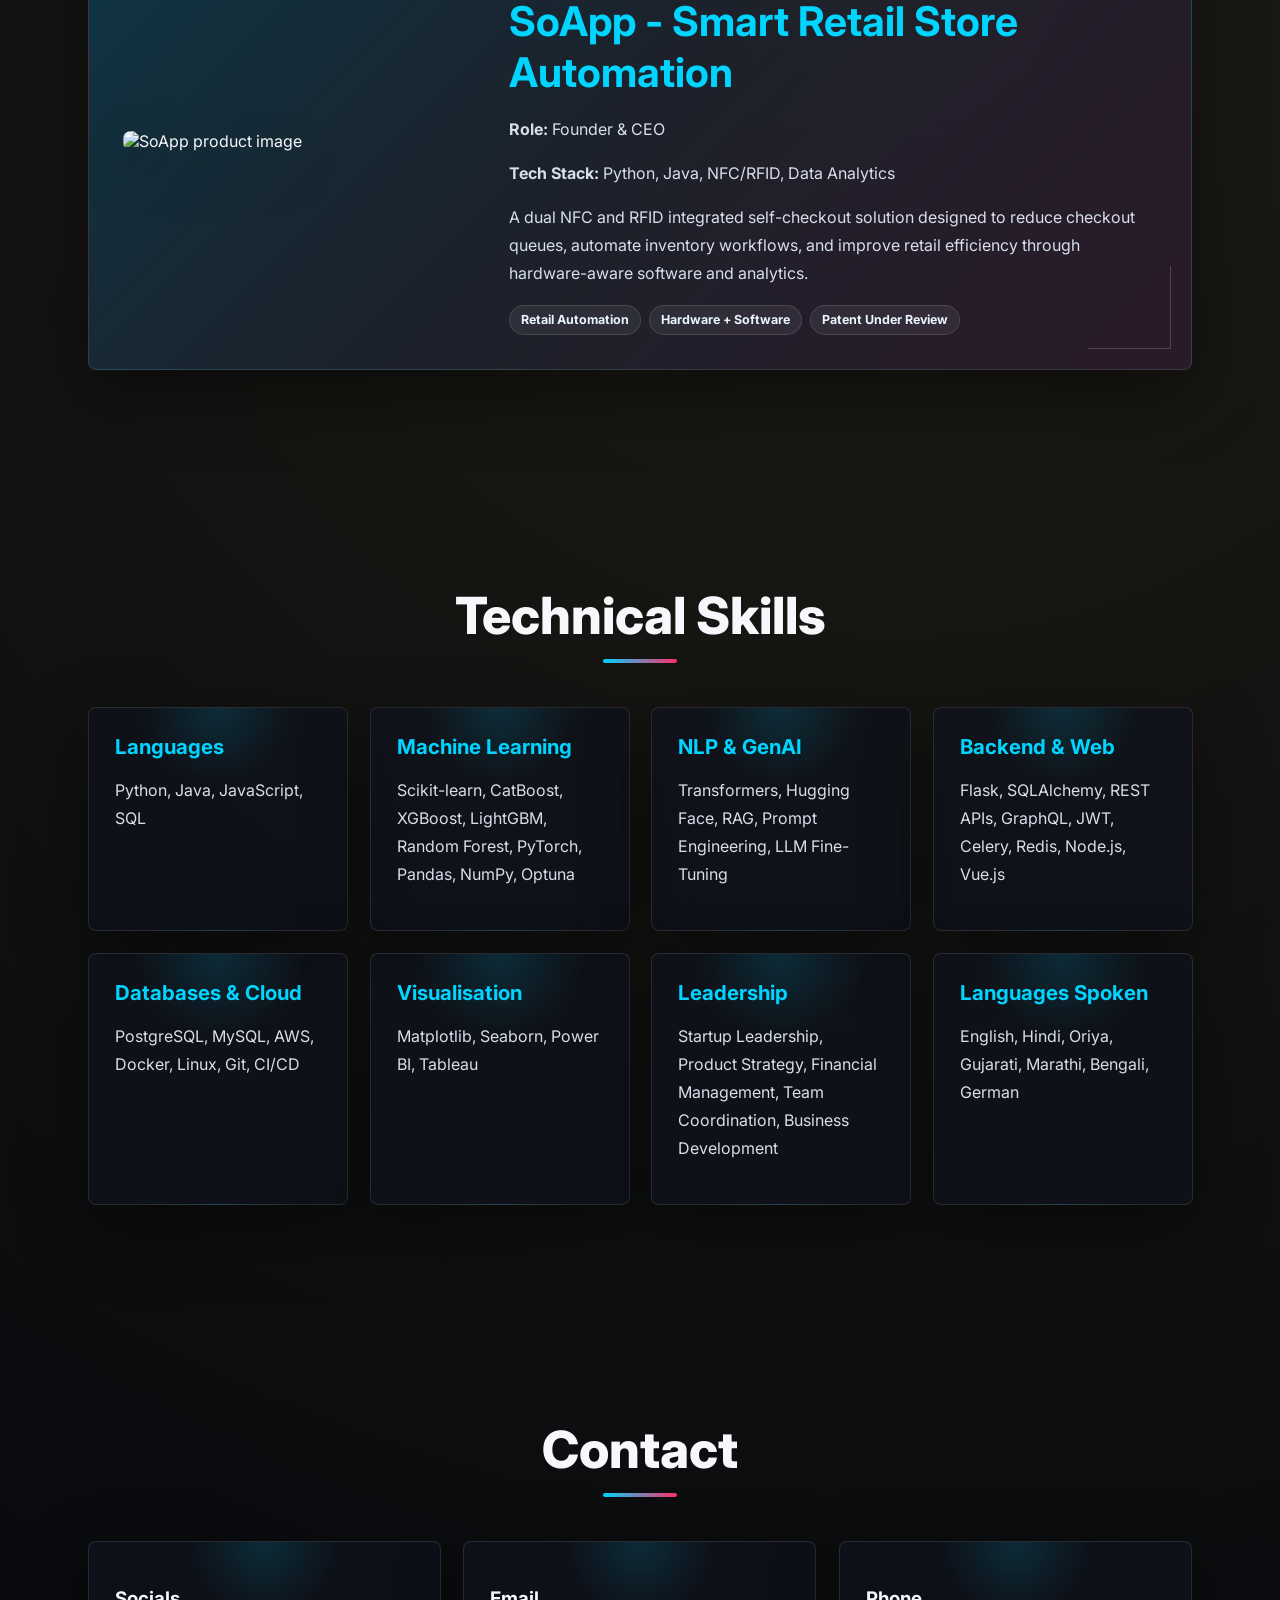
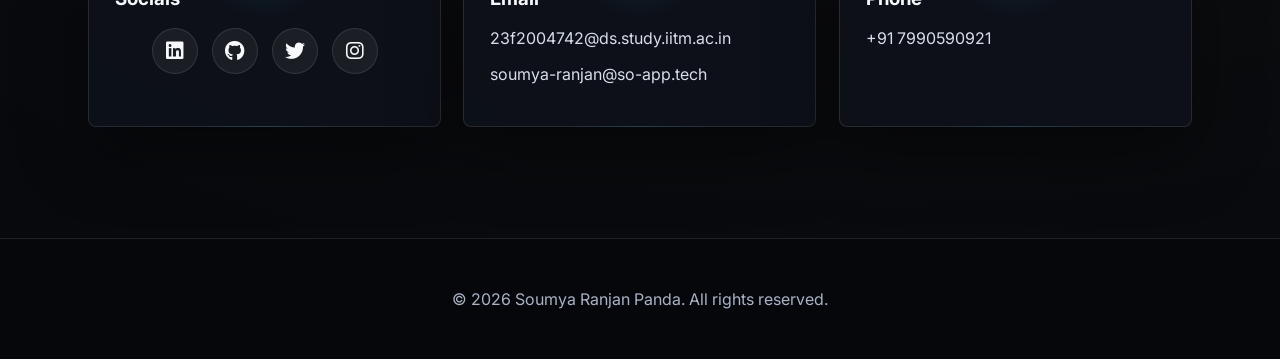
==== commit 1607dfbb: "Update index.html" ====
--- a/index.html
+++ b/index.html
@@ -478,7 +478,7 @@
         <h3>Socials</h3>
         <div class="social-icons">
           <a href="https://www.linkedin.com/in/soumyaranjan-panda-soapp/" target="_blank" aria-label="LinkedIn"><i class="fab fa-linkedin"></i></a>
-          <a href="https://github.com/23f2004742" target="_blank" aria-label="GitHub"><i class="fab fa-github"></i></a>
+          <a href="https://github.com/SoumyaranjanPanda01" target="_blank" aria-label="GitHub"><i class="fab fa-github"></i></a>
           <a href="https://x.com/Soumya_R_P" target="_blank" aria-label="X"><i class="fab fa-twitter"></i></a>
           <a href="https://www.instagram.com/soumyaranjan.author/" target="_blank" aria-label="Instagram"><i class="fab fa-instagram"></i></a>
         </div>
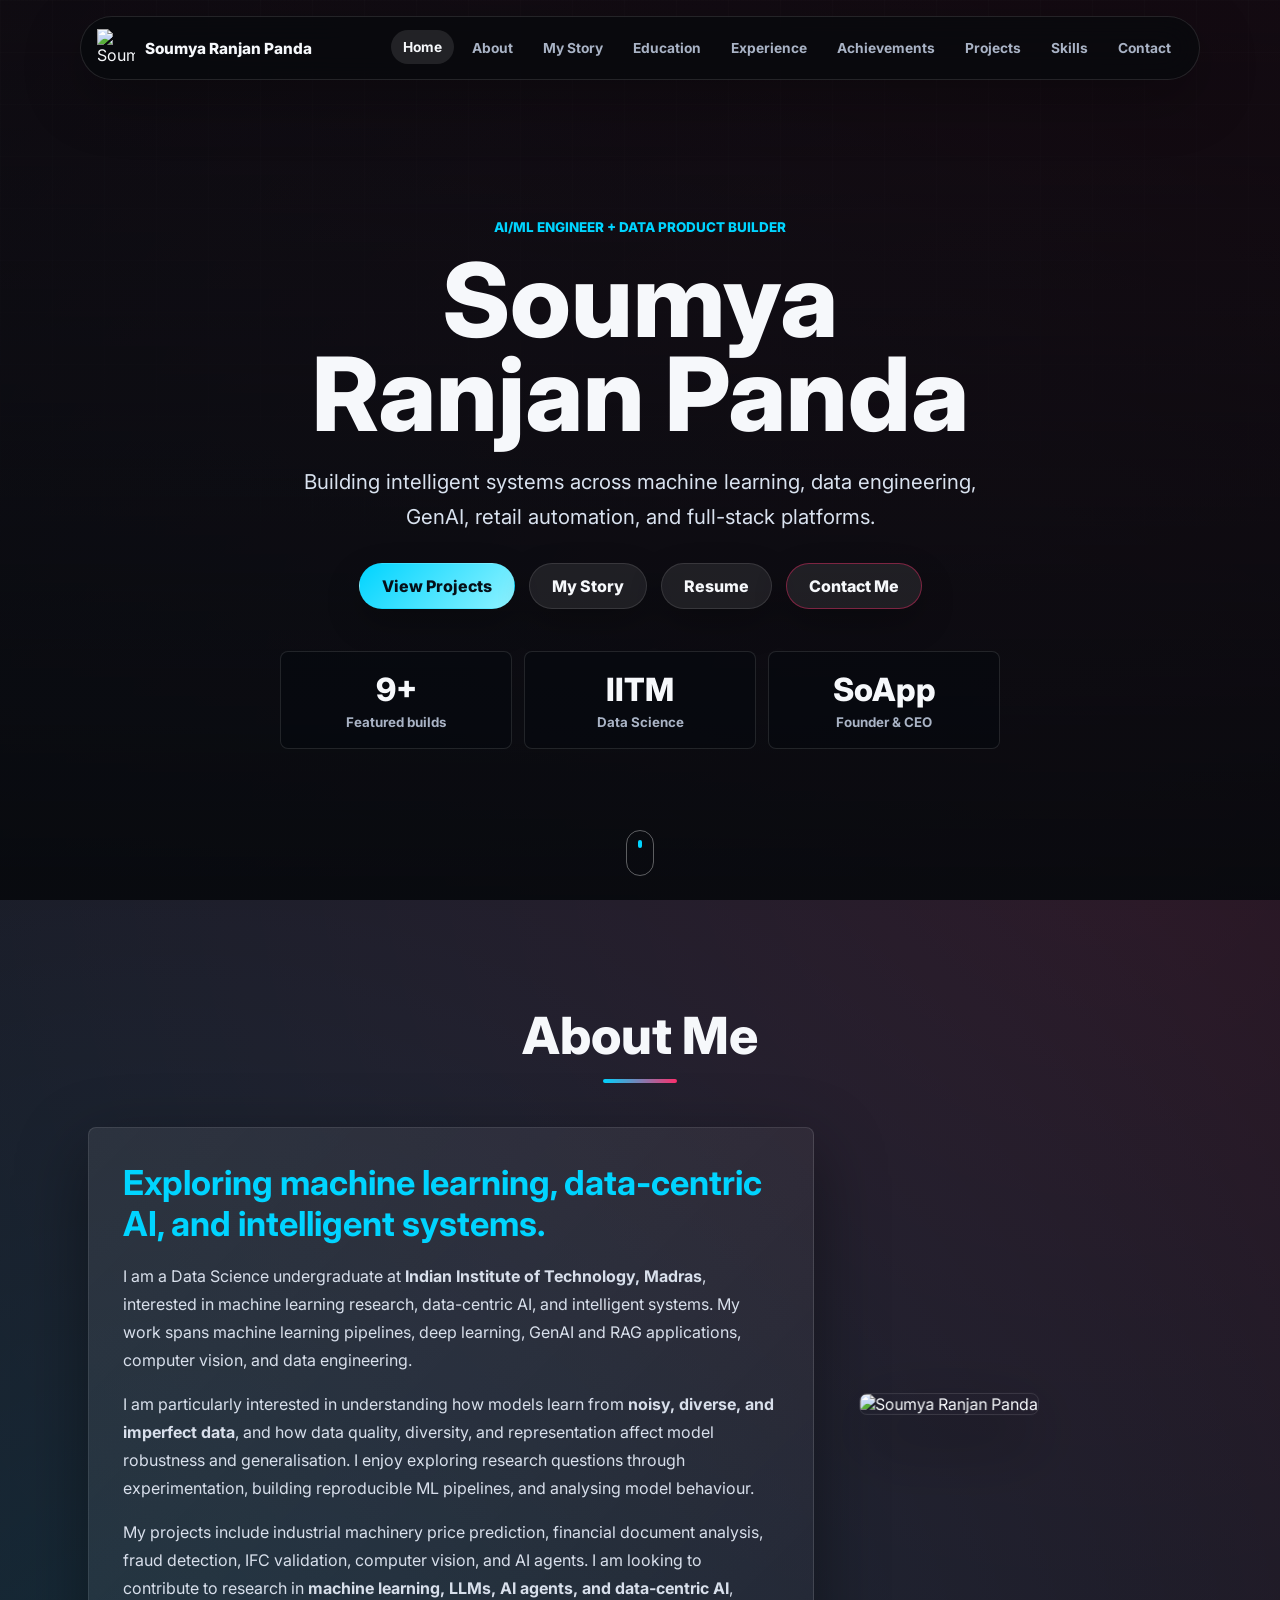
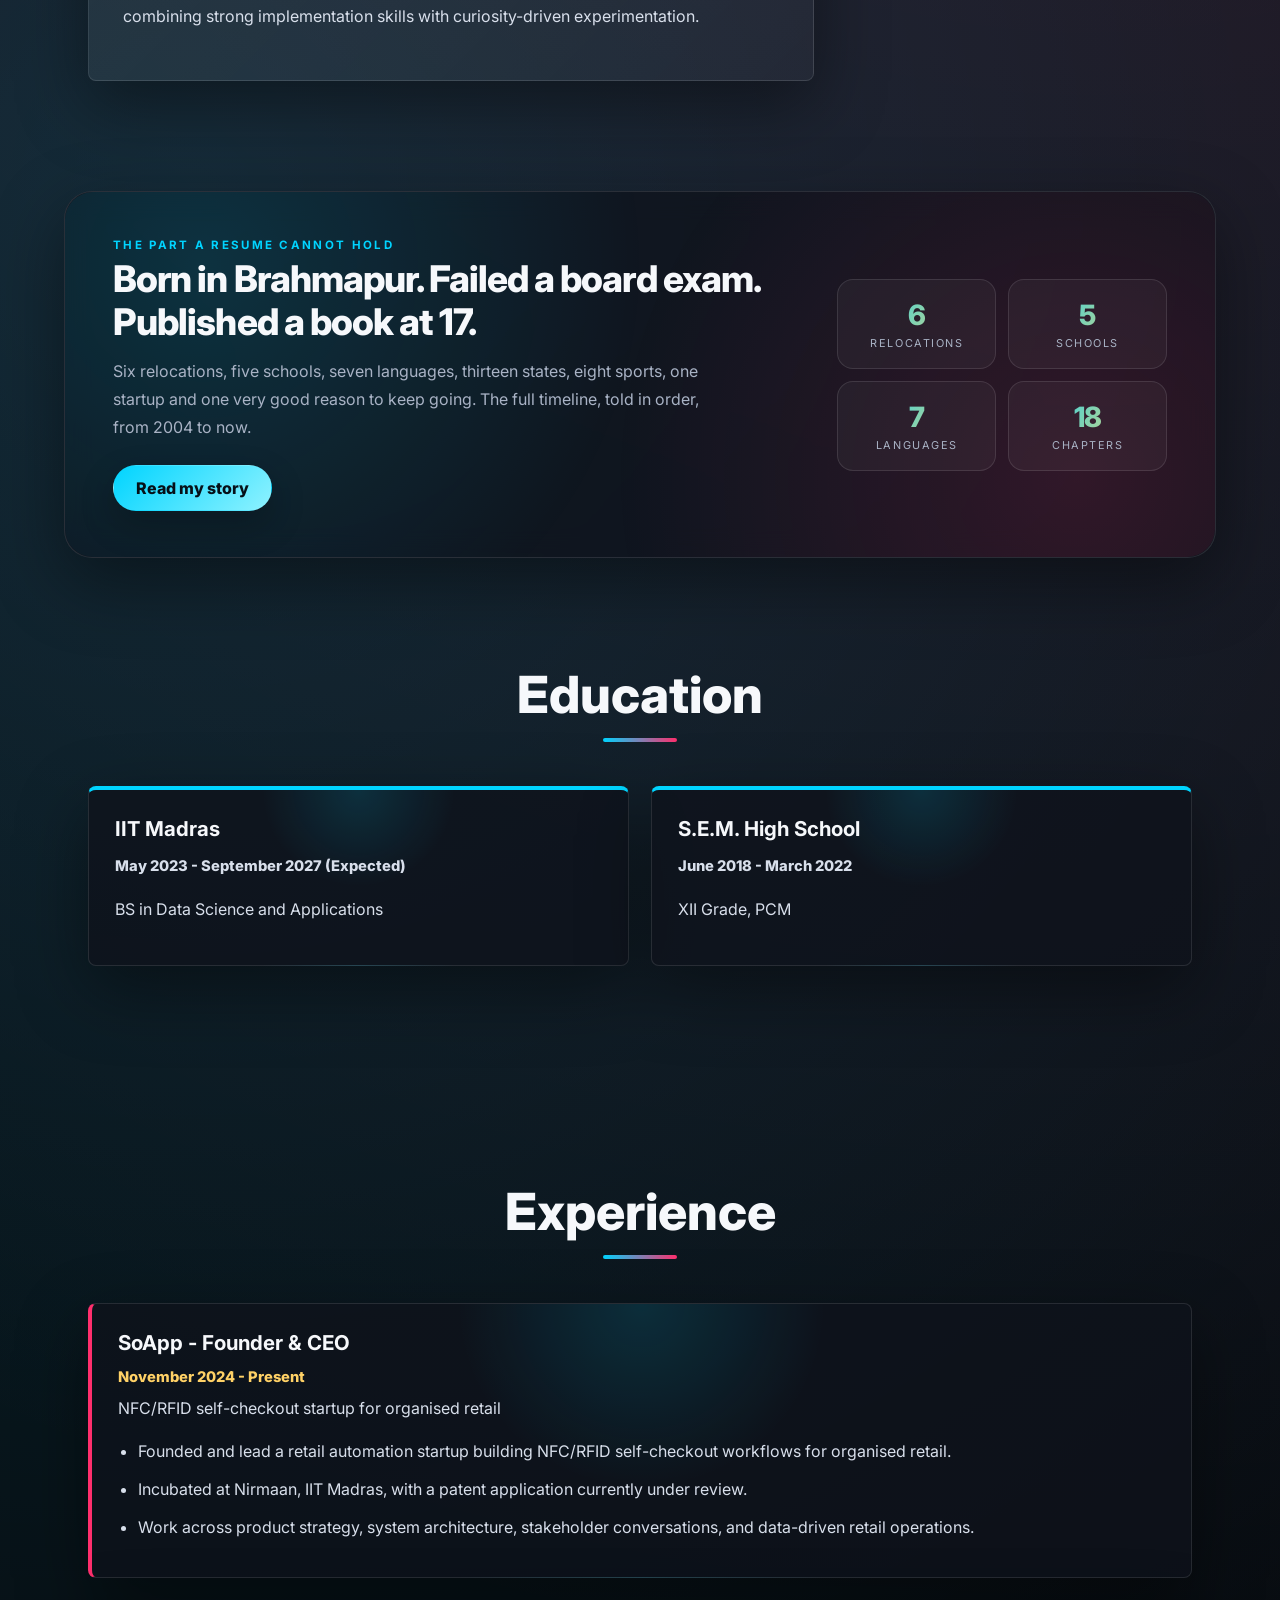
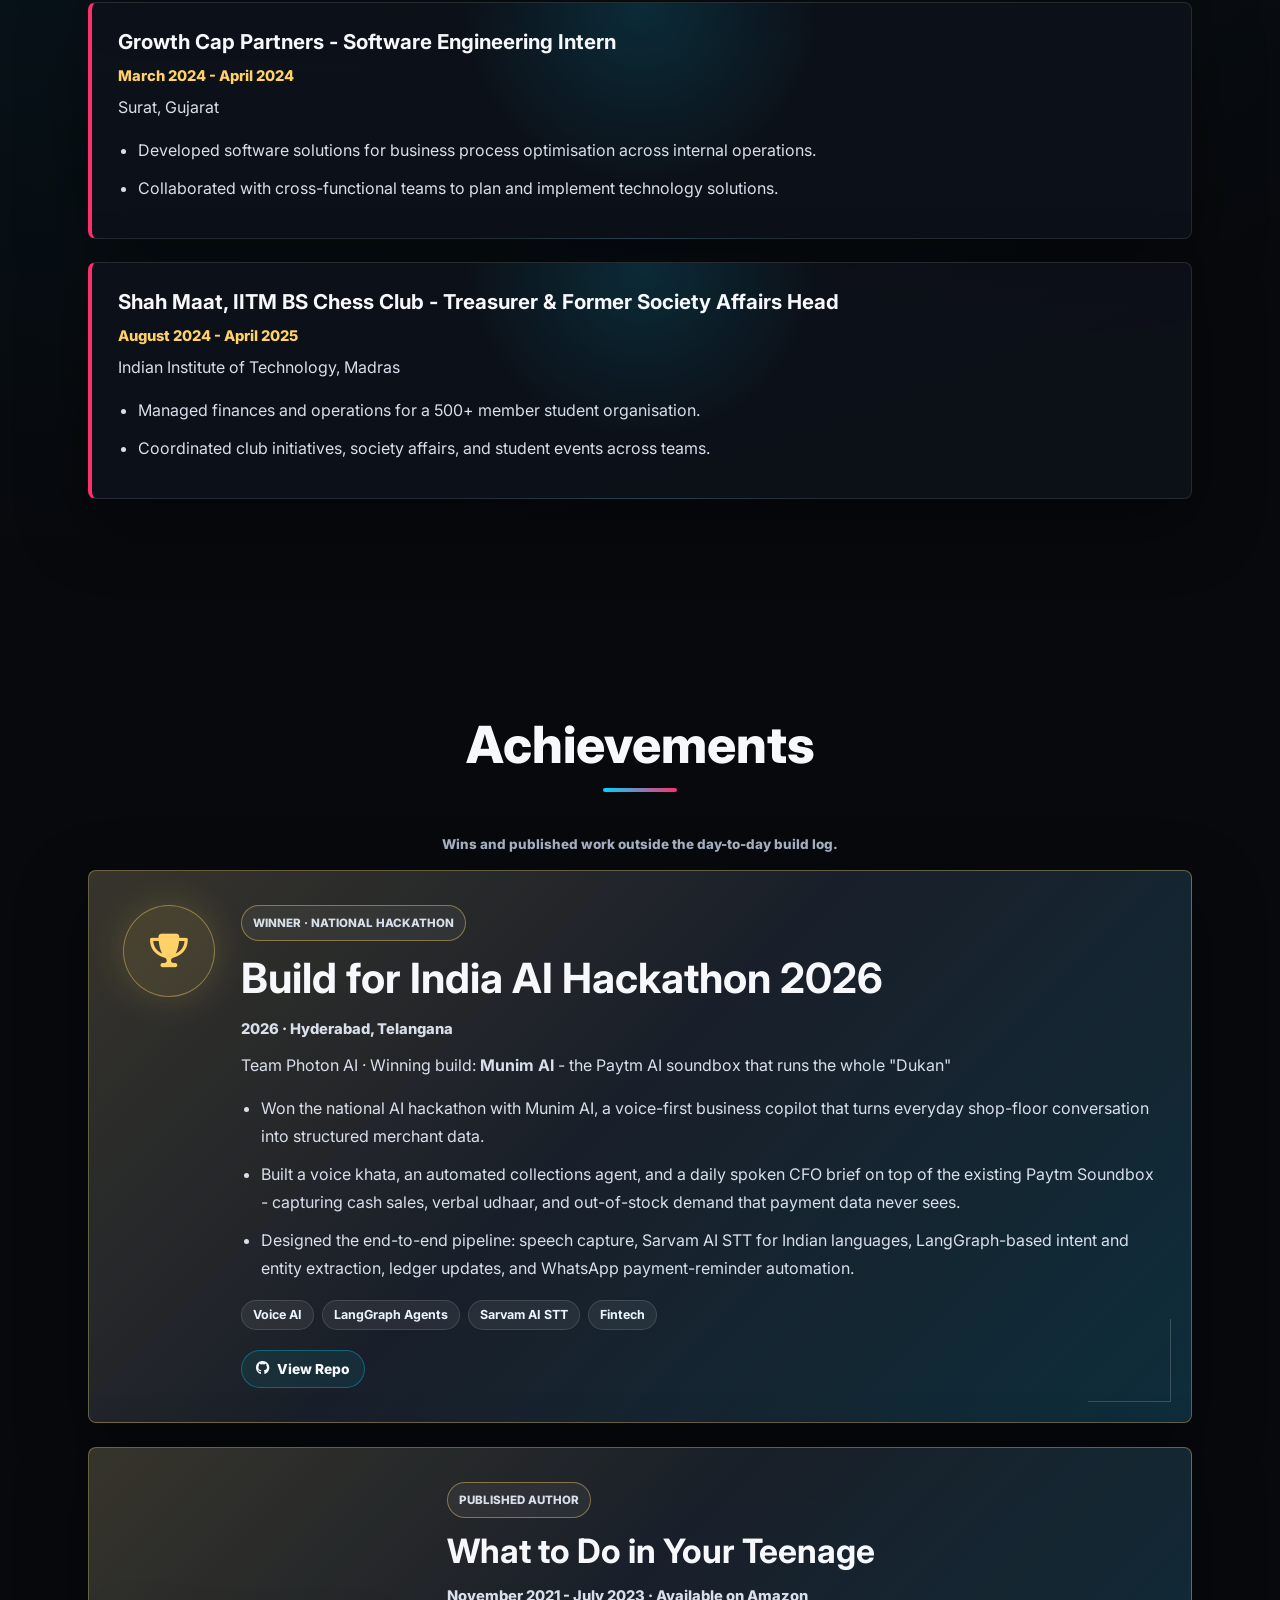
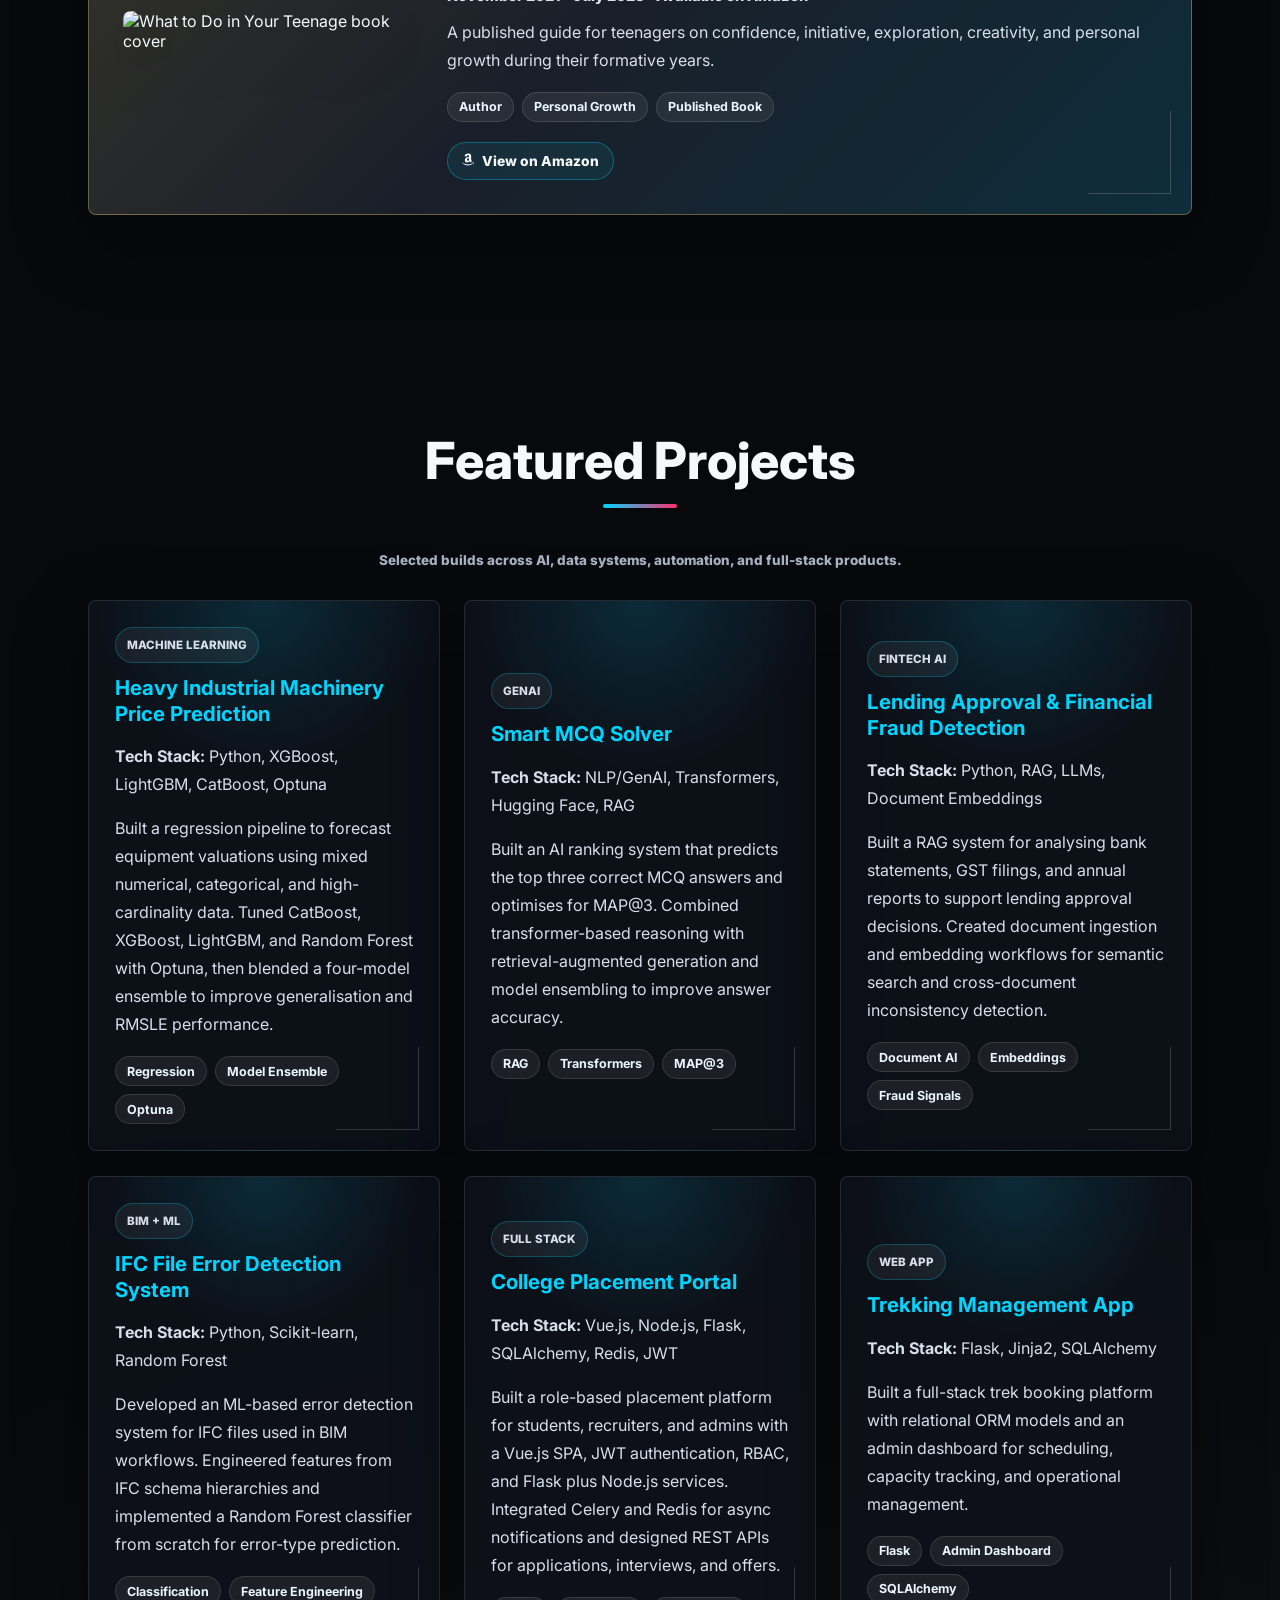
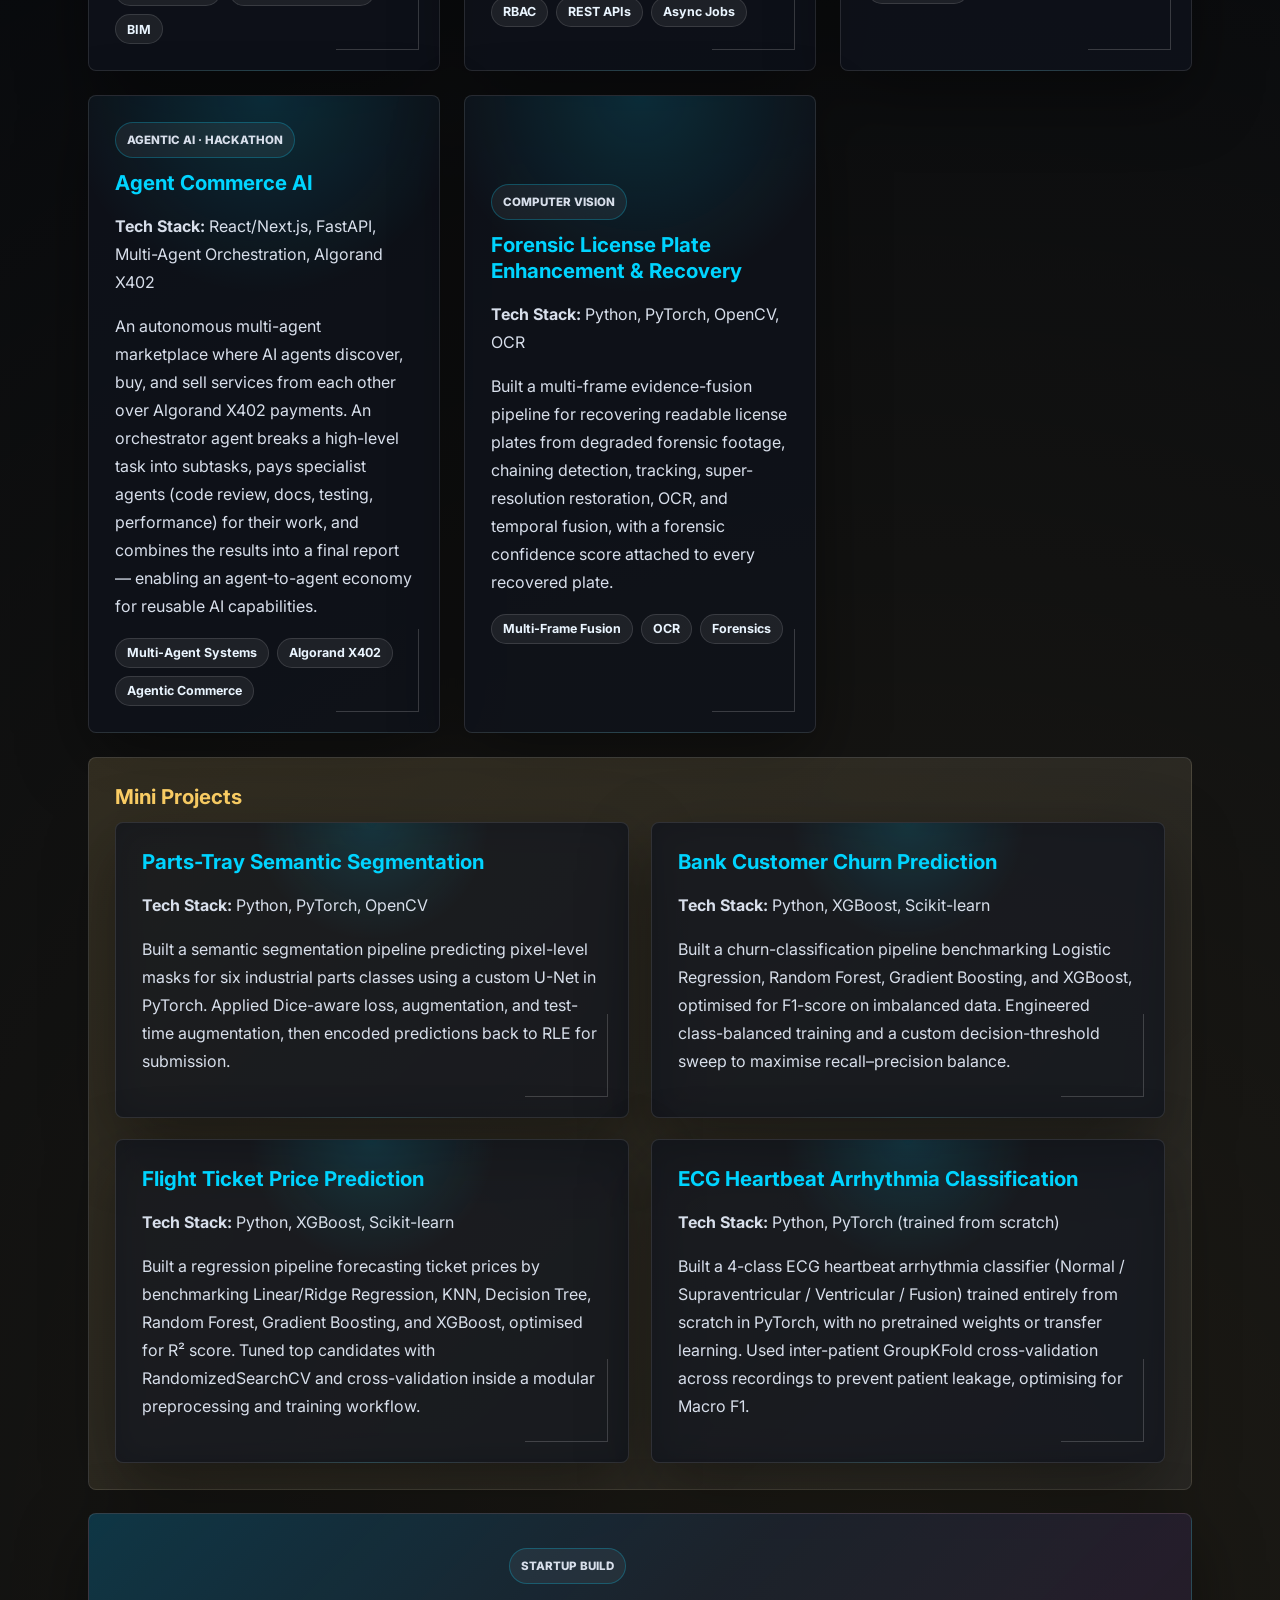
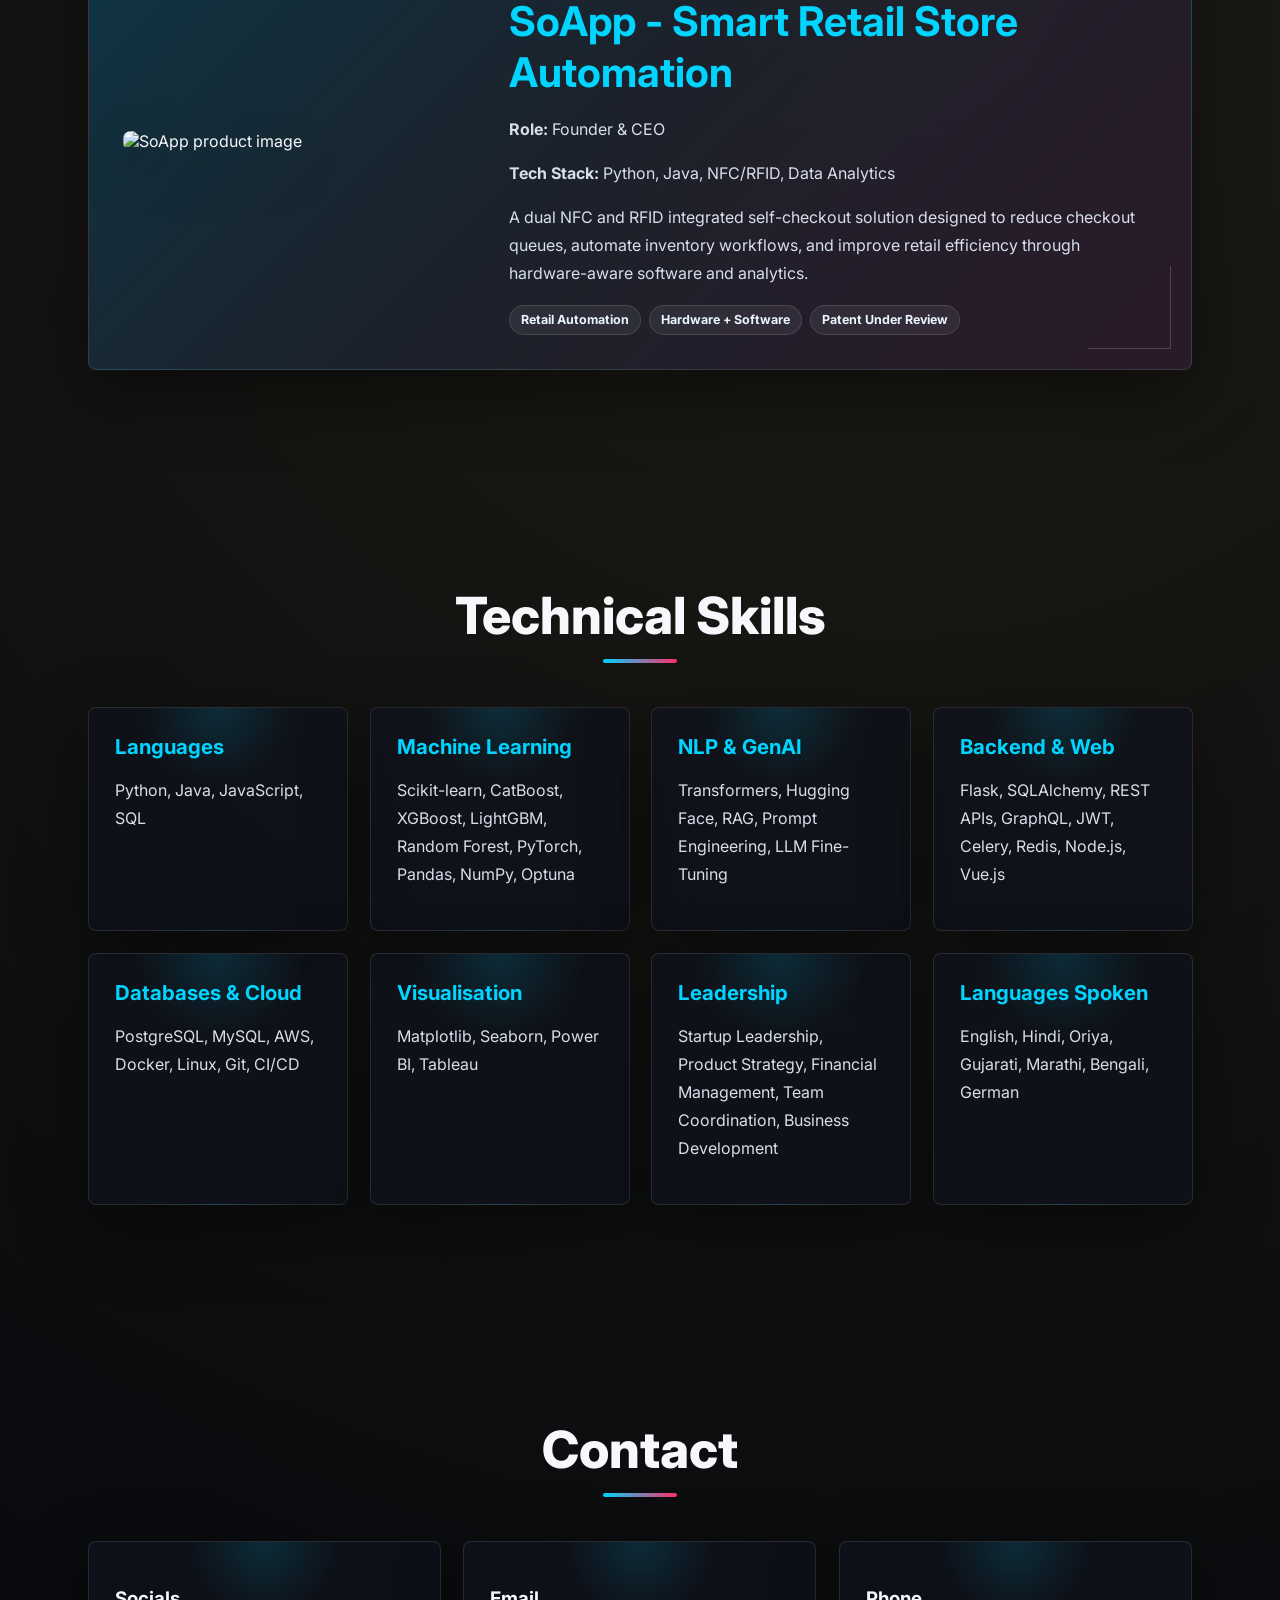
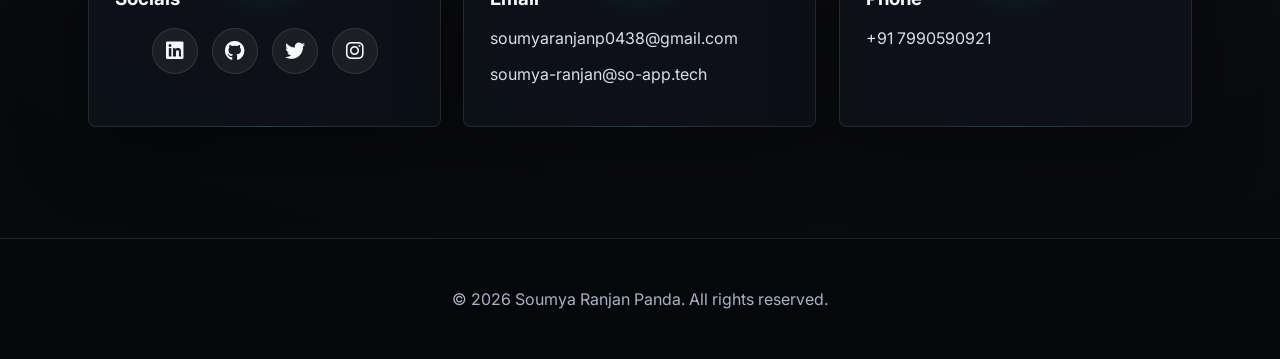
==== commit 6a750f14: "Update index.html" ====
--- a/index.html
+++ b/index.html
@@ -485,7 +485,7 @@
       </div>
       <div class="card">
         <h3>Email</h3>
-        <p class="contact-email">23f2004742@ds.study.iitm.ac.in</p>
+        <p class="contact-email">soumyaranjanp0438@gmail.com</p>
         <p class="contact-email">soumya-ranjan@so-app.tech</p>
       </div>
       <div class="card">
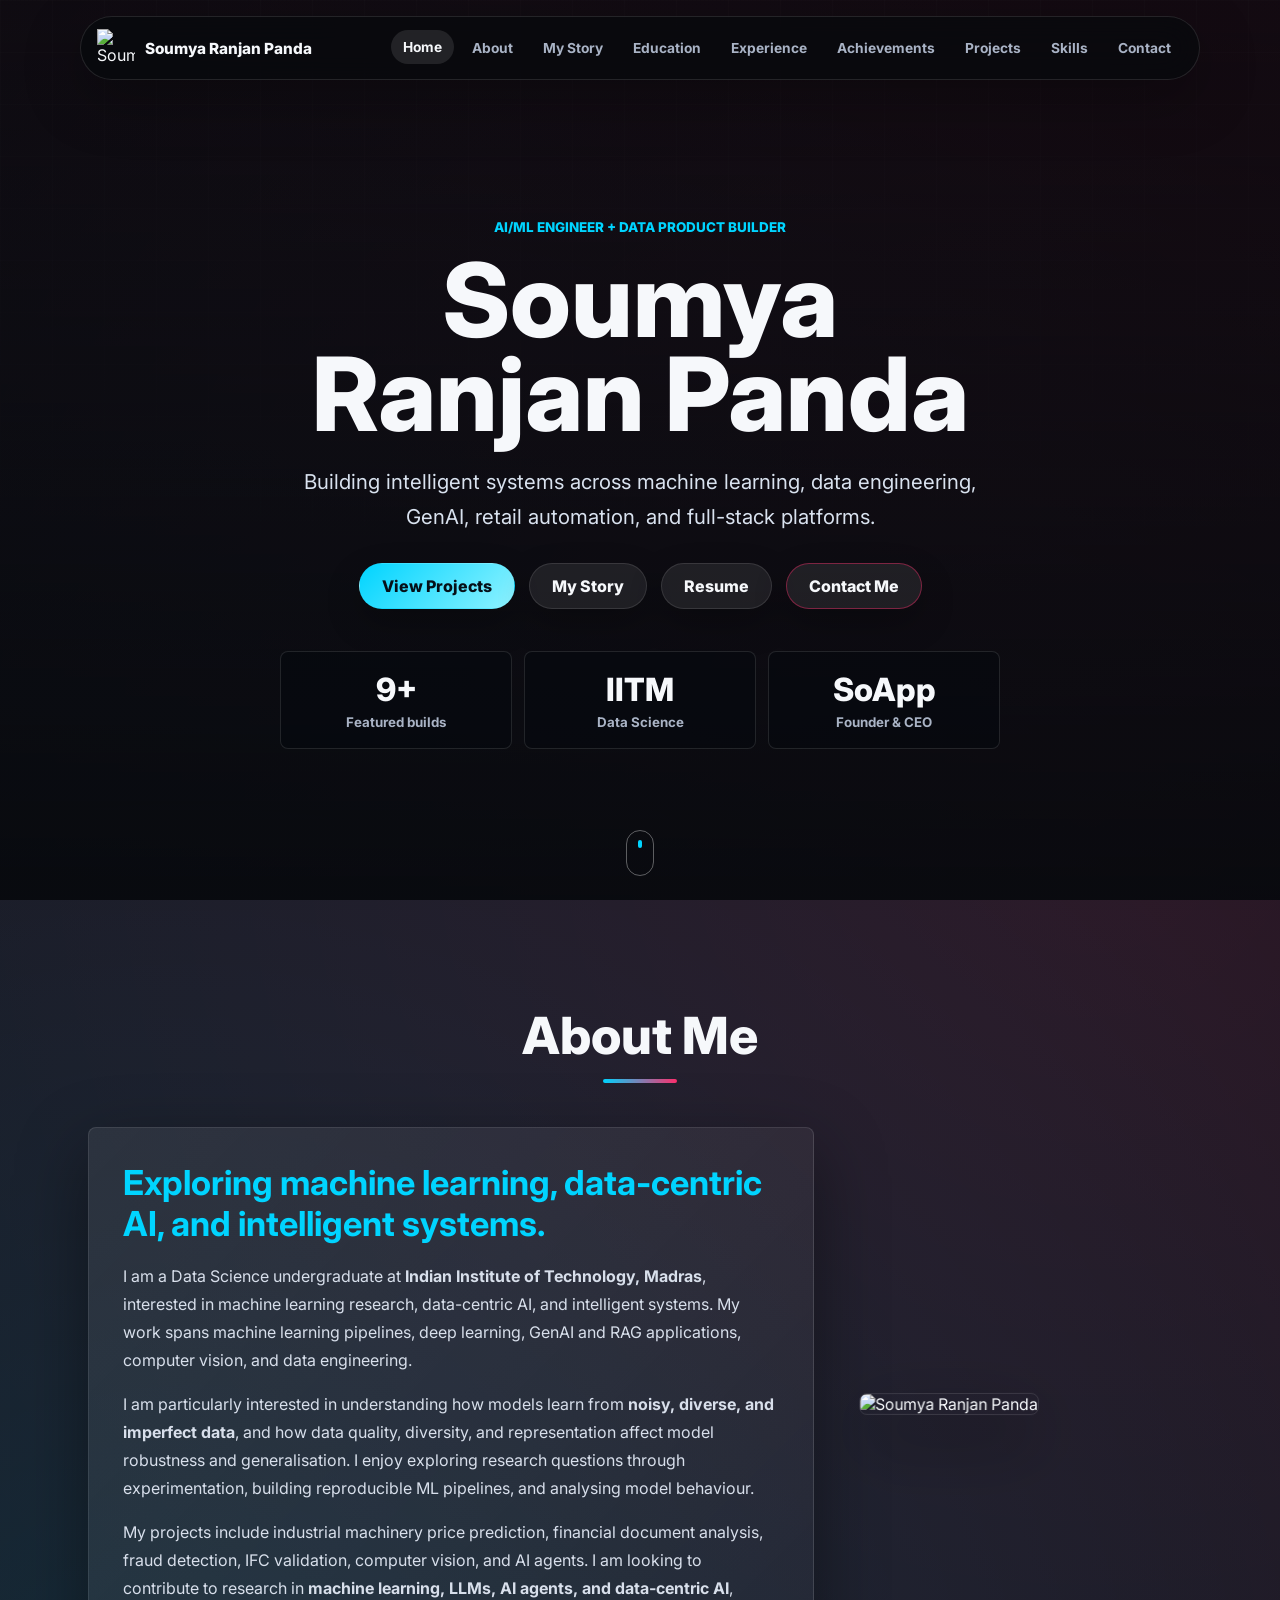
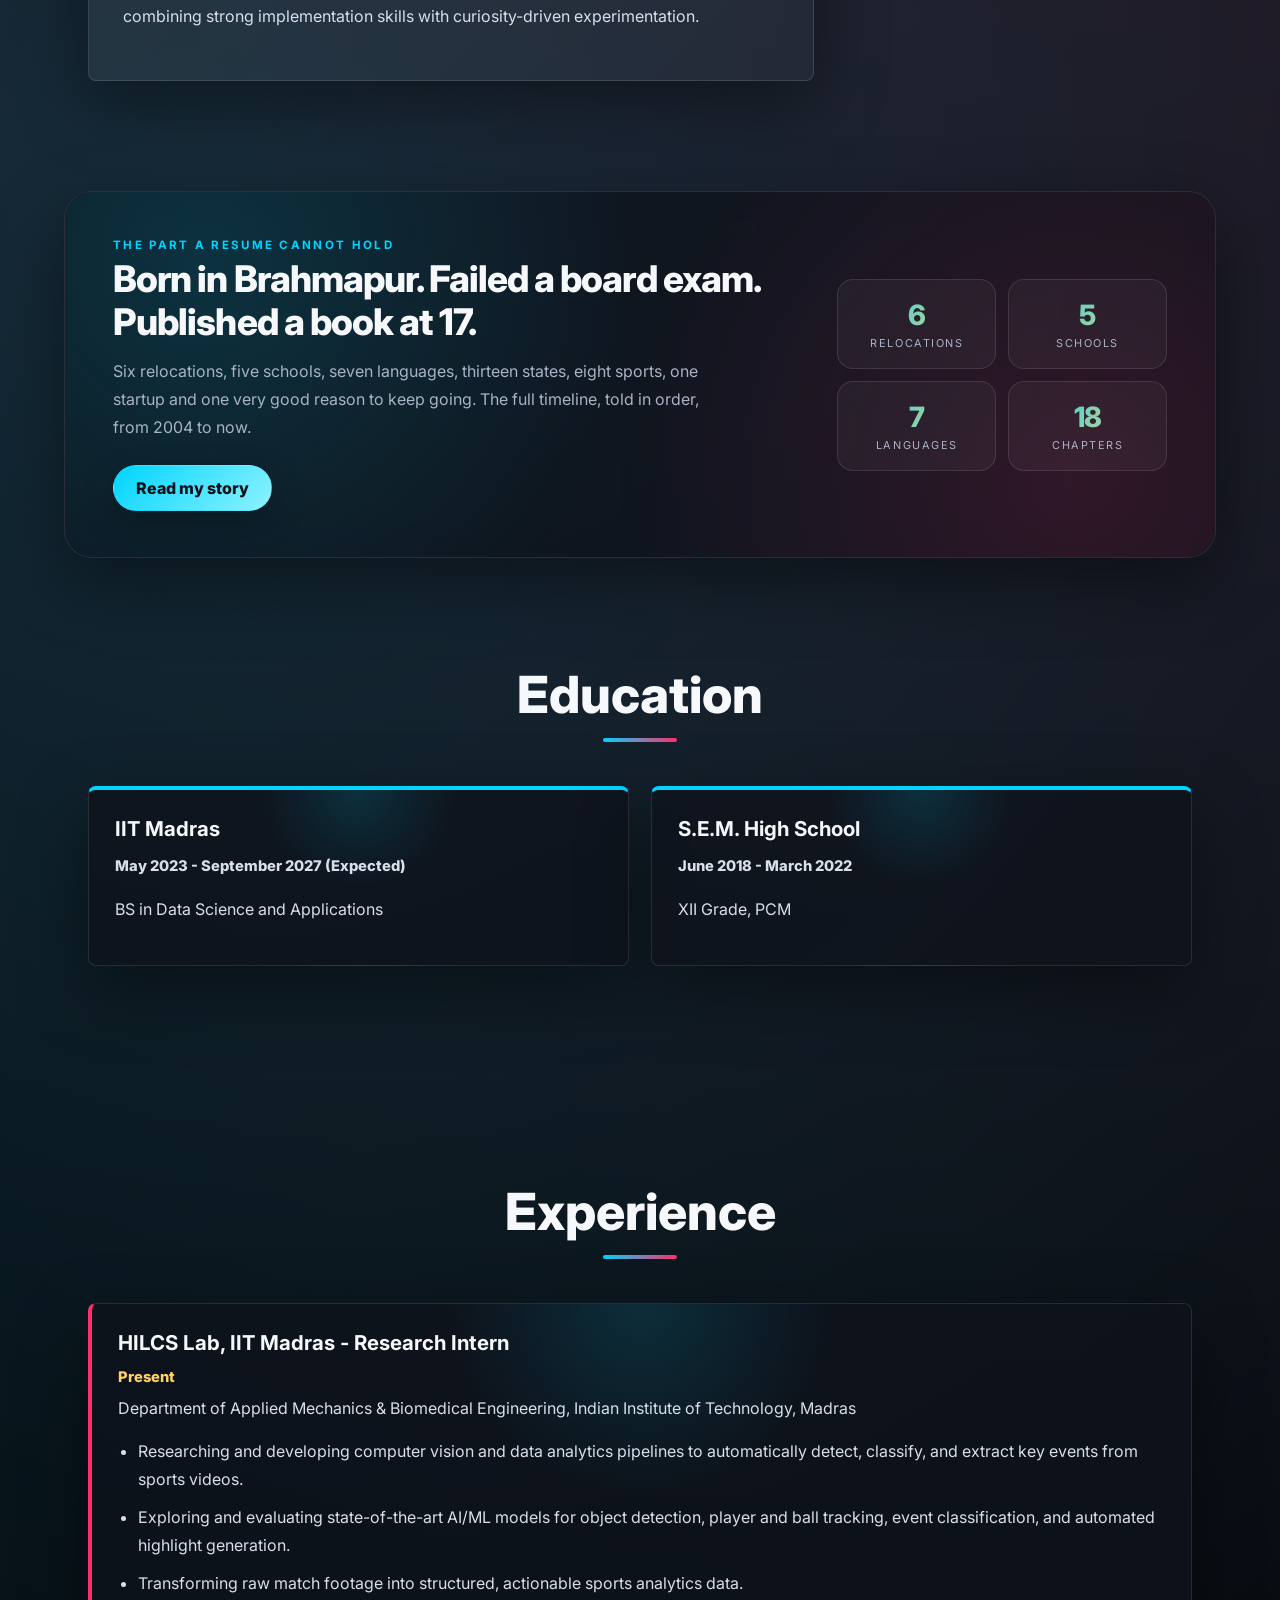
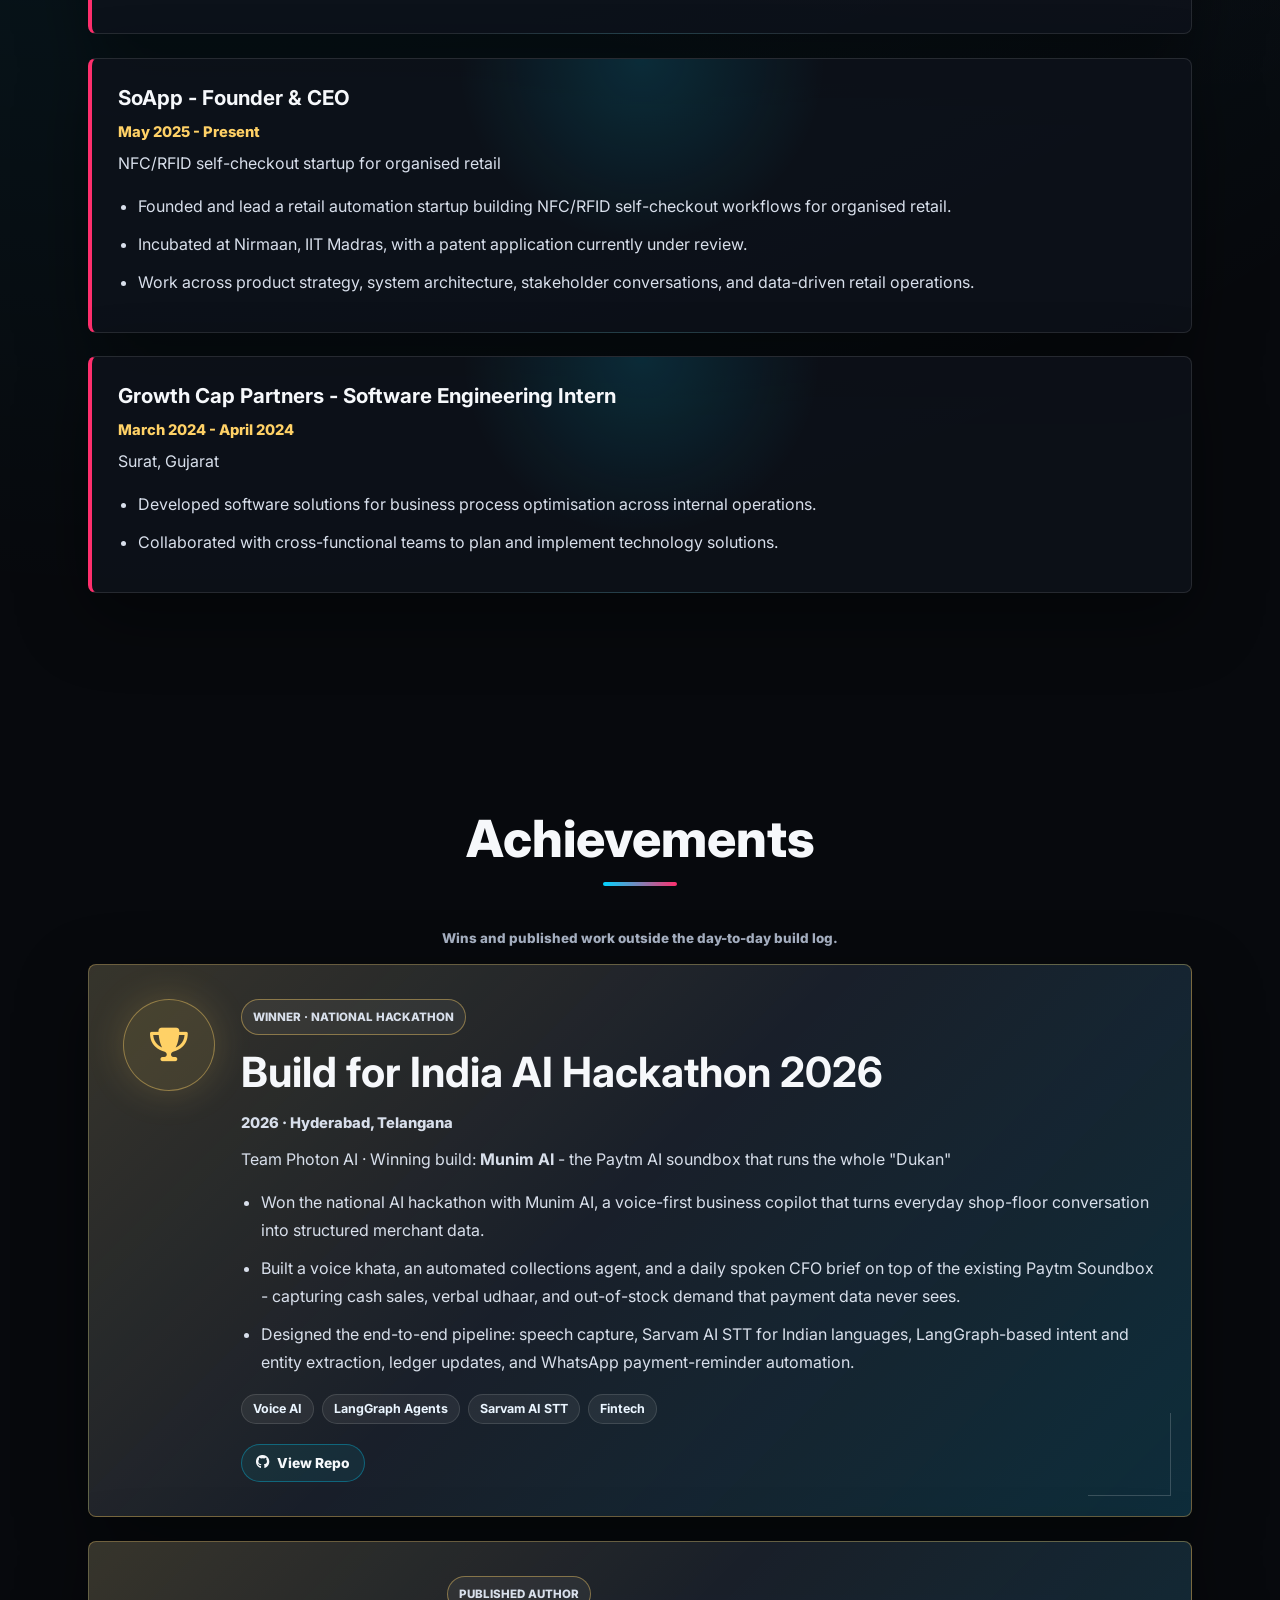
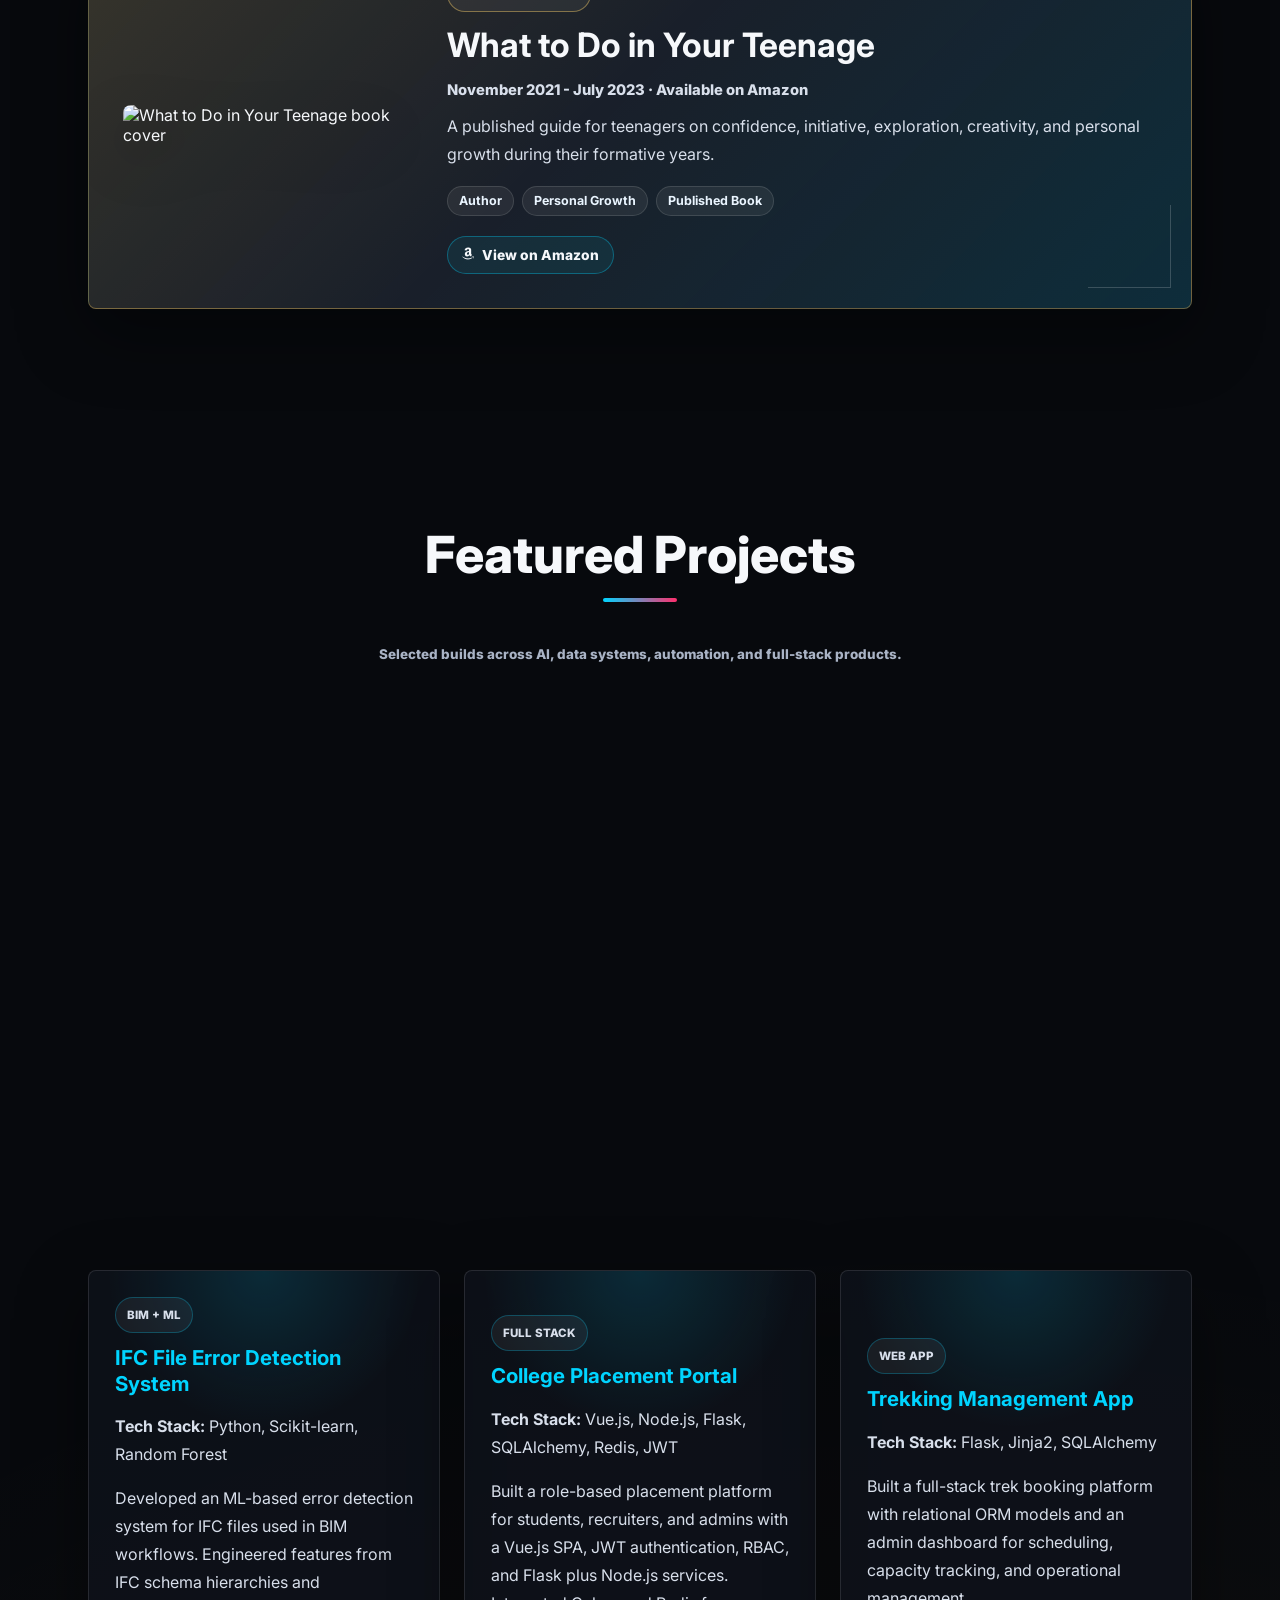
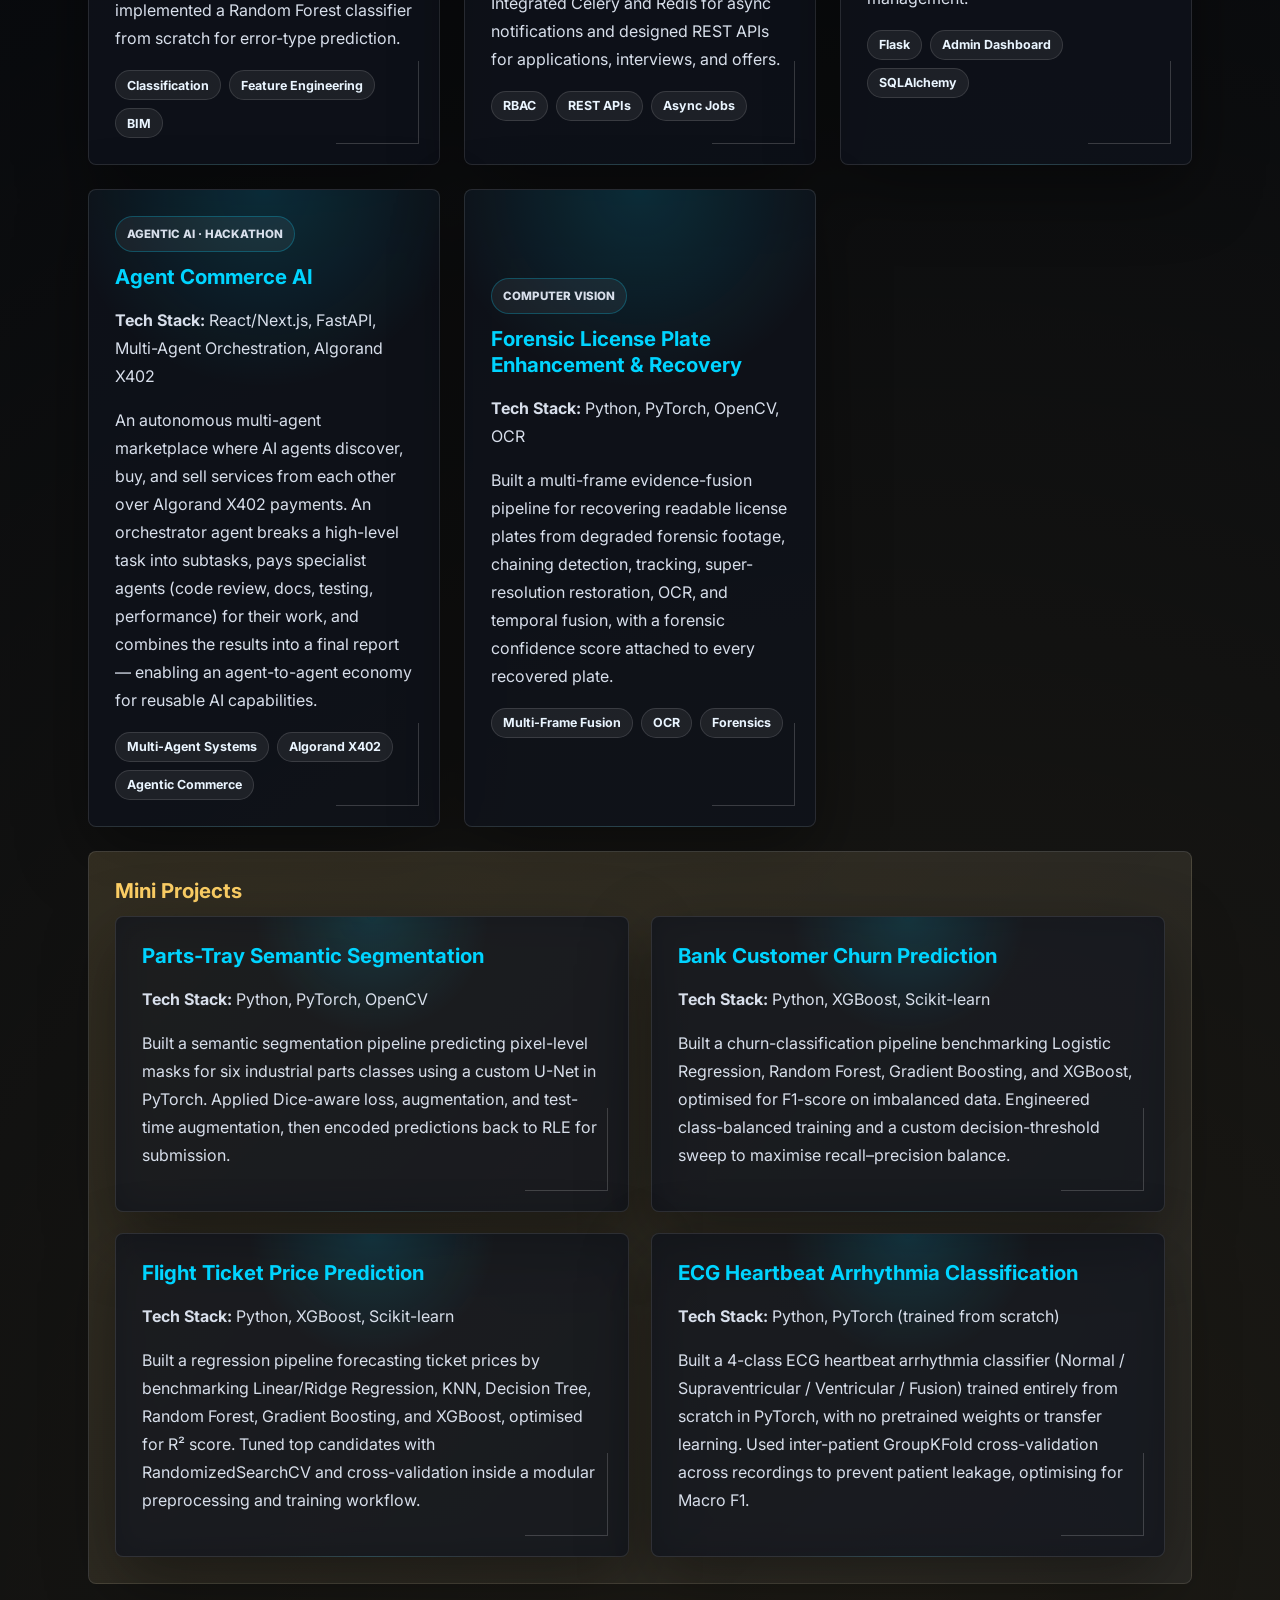
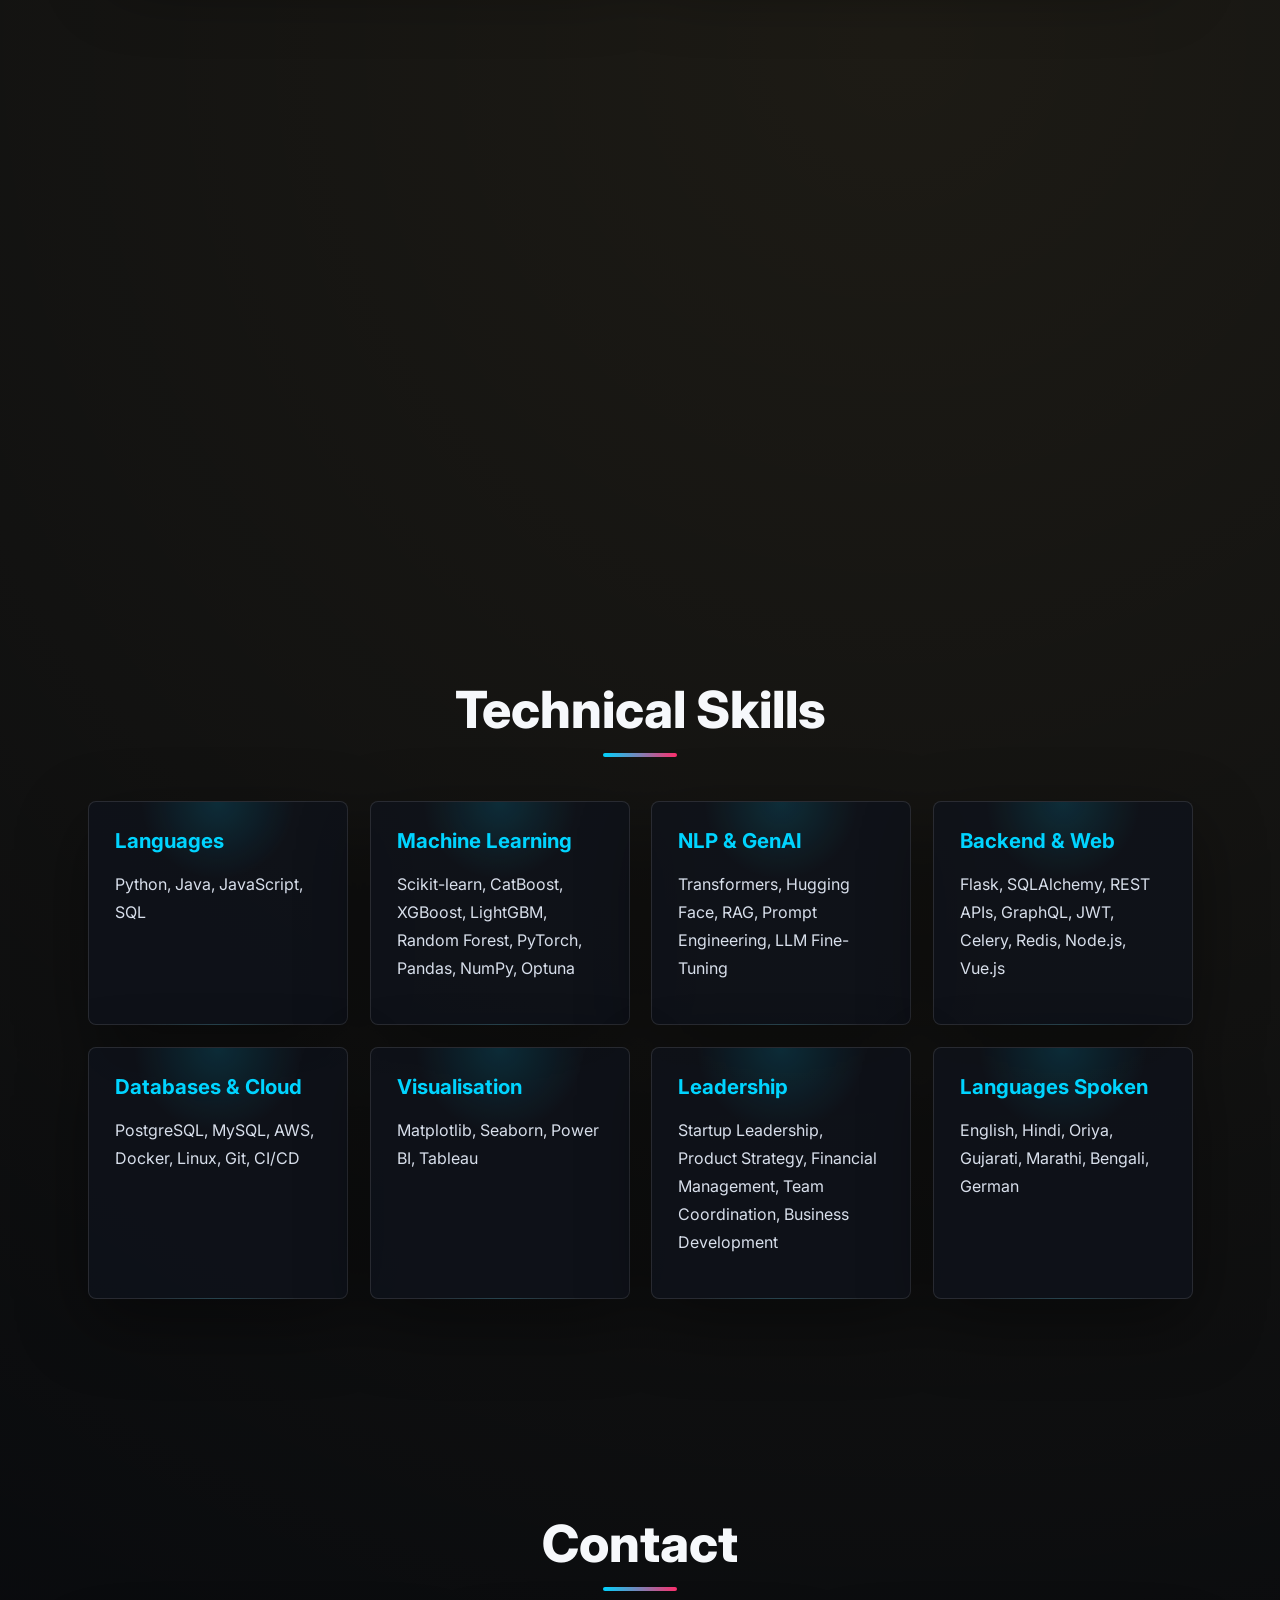
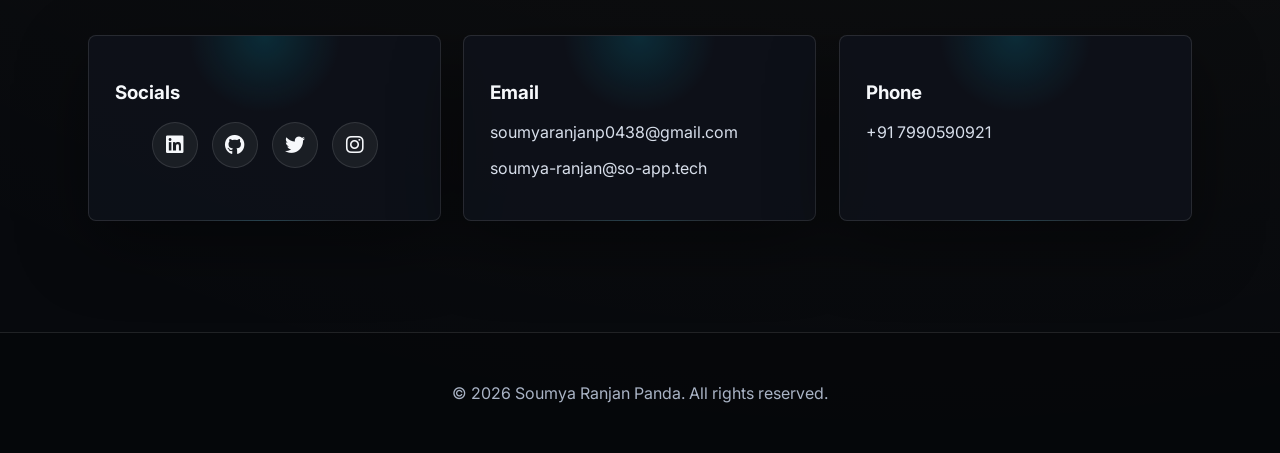
==== commit 030ab617: "Update experience: add HILCS Lab research internship, remove Shah Maat" ====
--- a/index.html
+++ b/index.html
@@ -116,8 +116,18 @@
     <h2>Experience</h2>
     <div class="experience-timeline">
       <div class="experience-item">
+        <h3>HILCS Lab, IIT Madras - Research Intern</h3>
+        <p class="experience-date">Present</p>
+        <p class="experience-location">Department of Applied Mechanics &amp; Biomedical Engineering, Indian Institute of Technology, Madras</p>
+        <ul class="experience-details">
+          <li>Researching and developing computer vision and data analytics pipelines to automatically detect, classify, and extract key events from sports videos.</li>
+          <li>Exploring and evaluating state-of-the-art AI/ML models for object detection, player and ball tracking, event classification, and automated highlight generation.</li>
+          <li>Transforming raw match footage into structured, actionable sports analytics data.</li>
+        </ul>
+      </div>
+      <div class="experience-item">
         <h3>SoApp - Founder & CEO</h3>
-        <p class="experience-date">November 2024 - Present</p>
+        <p class="experience-date">May 2025 - Present</p>
         <p class="experience-location">NFC/RFID self-checkout startup for organised retail</p>
         <ul class="experience-details">
           <li>Founded and lead a retail automation startup building NFC/RFID self-checkout workflows for organised retail.</li>
@@ -132,15 +142,6 @@
         <ul class="experience-details">
           <li>Developed software solutions for business process optimisation across internal operations.</li>
           <li>Collaborated with cross-functional teams to plan and implement technology solutions.</li>
-        </ul>
-      </div>
-      <div class="experience-item">
-        <h3>Shah Maat, IITM BS Chess Club - Treasurer & Former Society Affairs Head</h3>
-        <p class="experience-date">August 2024 - April 2025</p>
-        <p class="experience-location">Indian Institute of Technology, Madras</p>
-        <ul class="experience-details">
-          <li>Managed finances and operations for a 500+ member student organisation.</li>
-          <li>Coordinated club initiatives, society affairs, and student events across teams.</li>
         </ul>
       </div>
     </div>
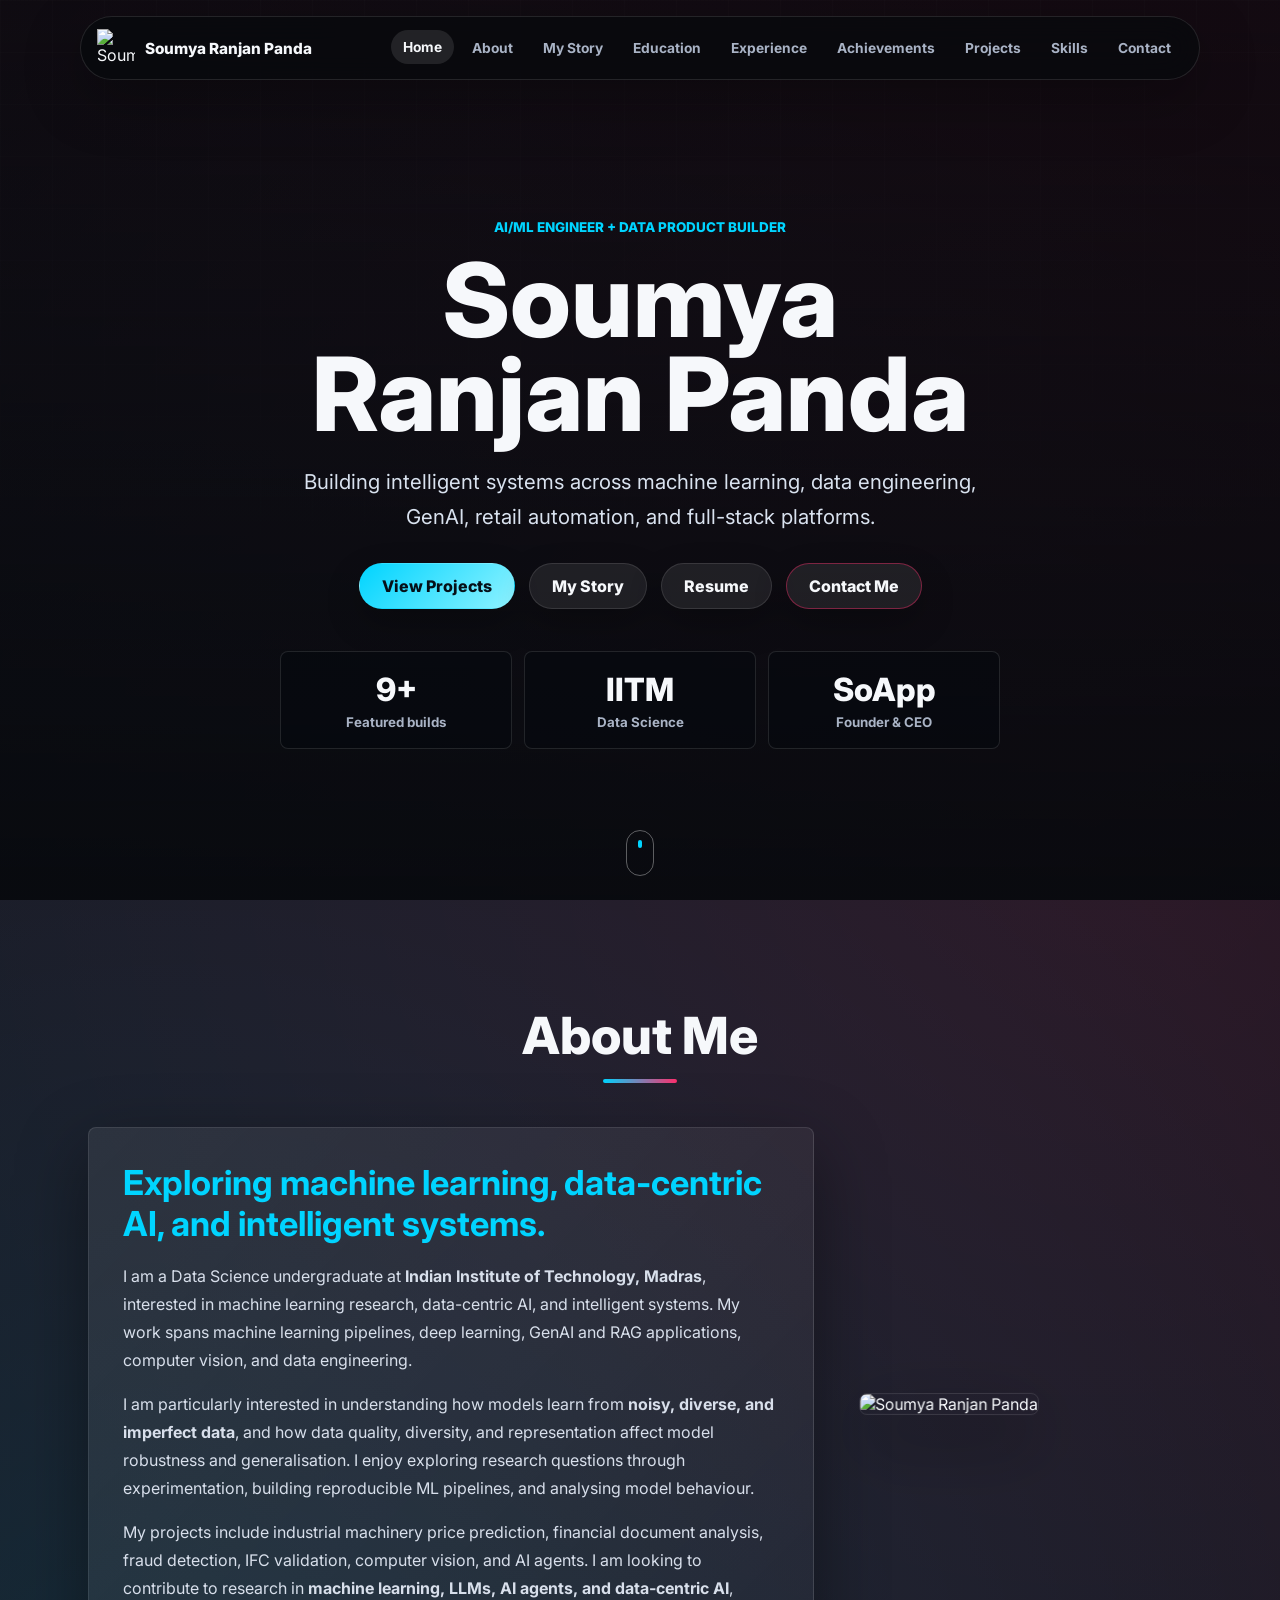
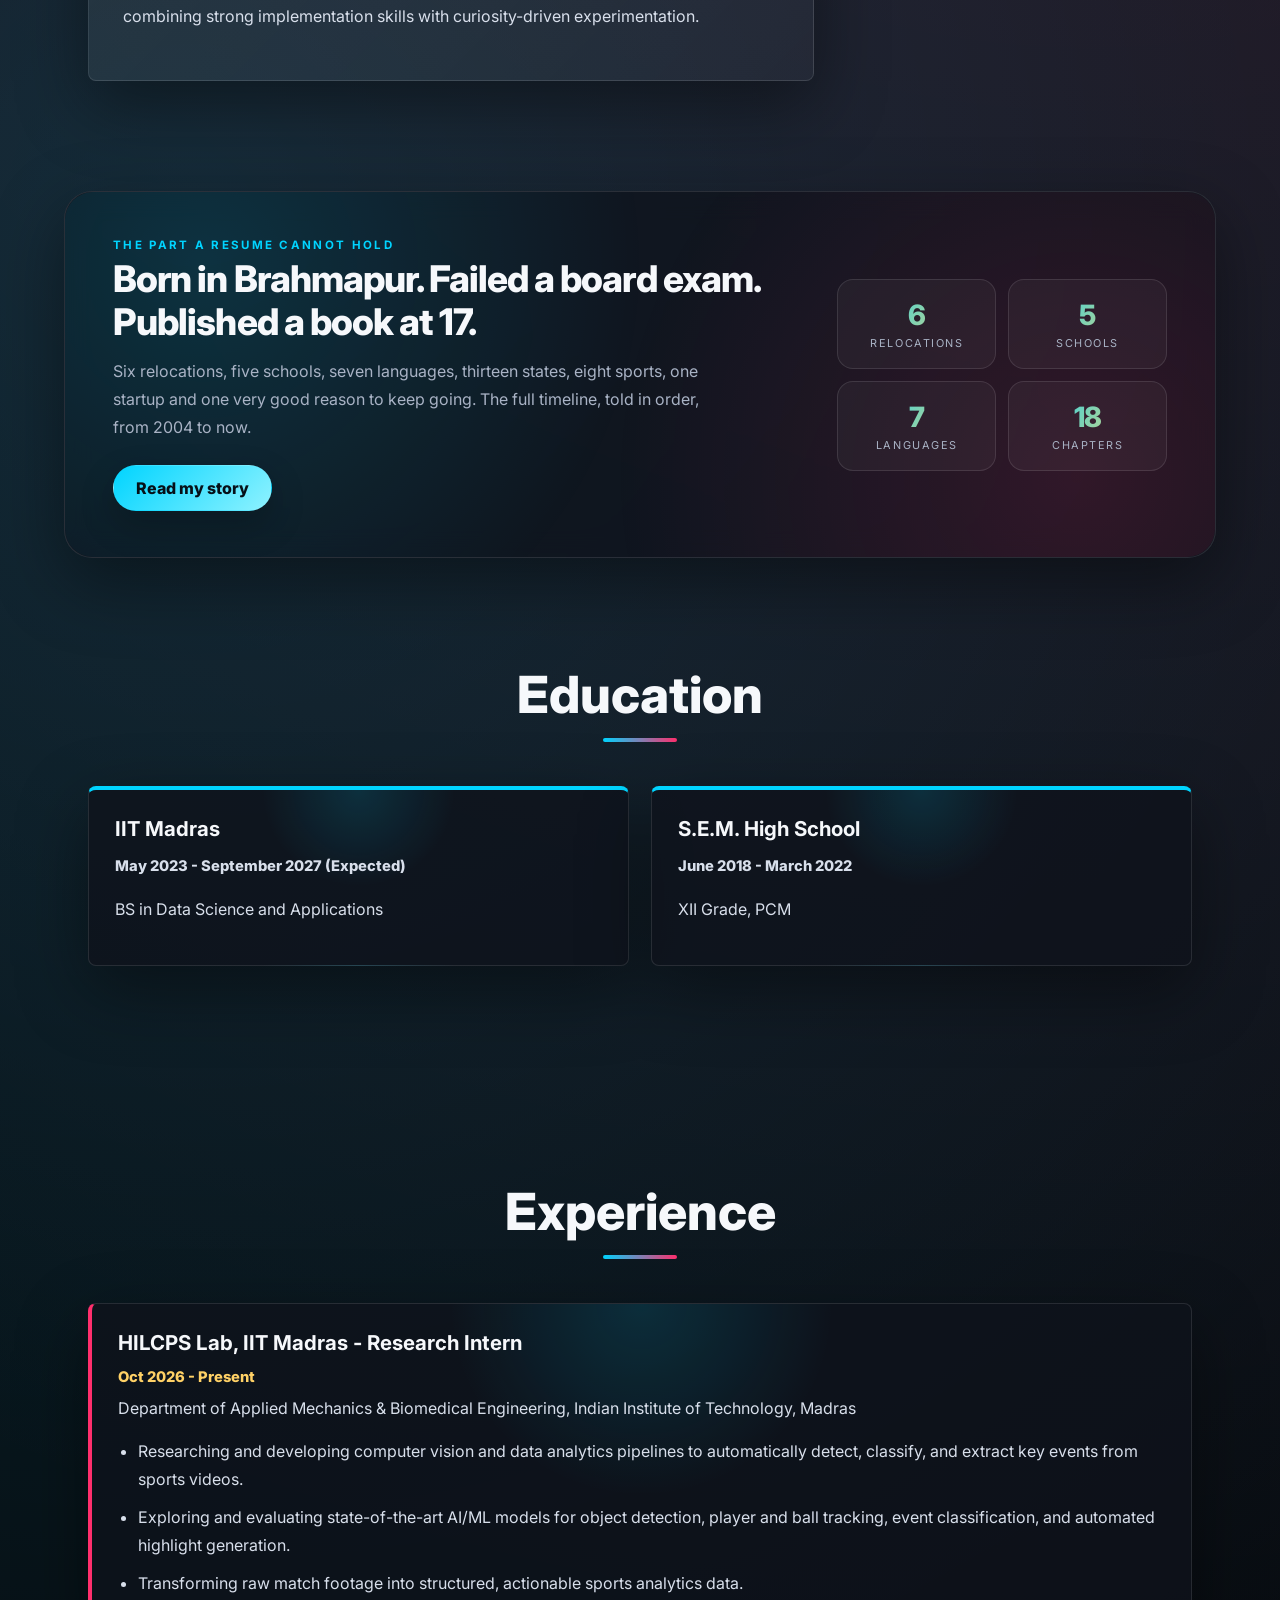
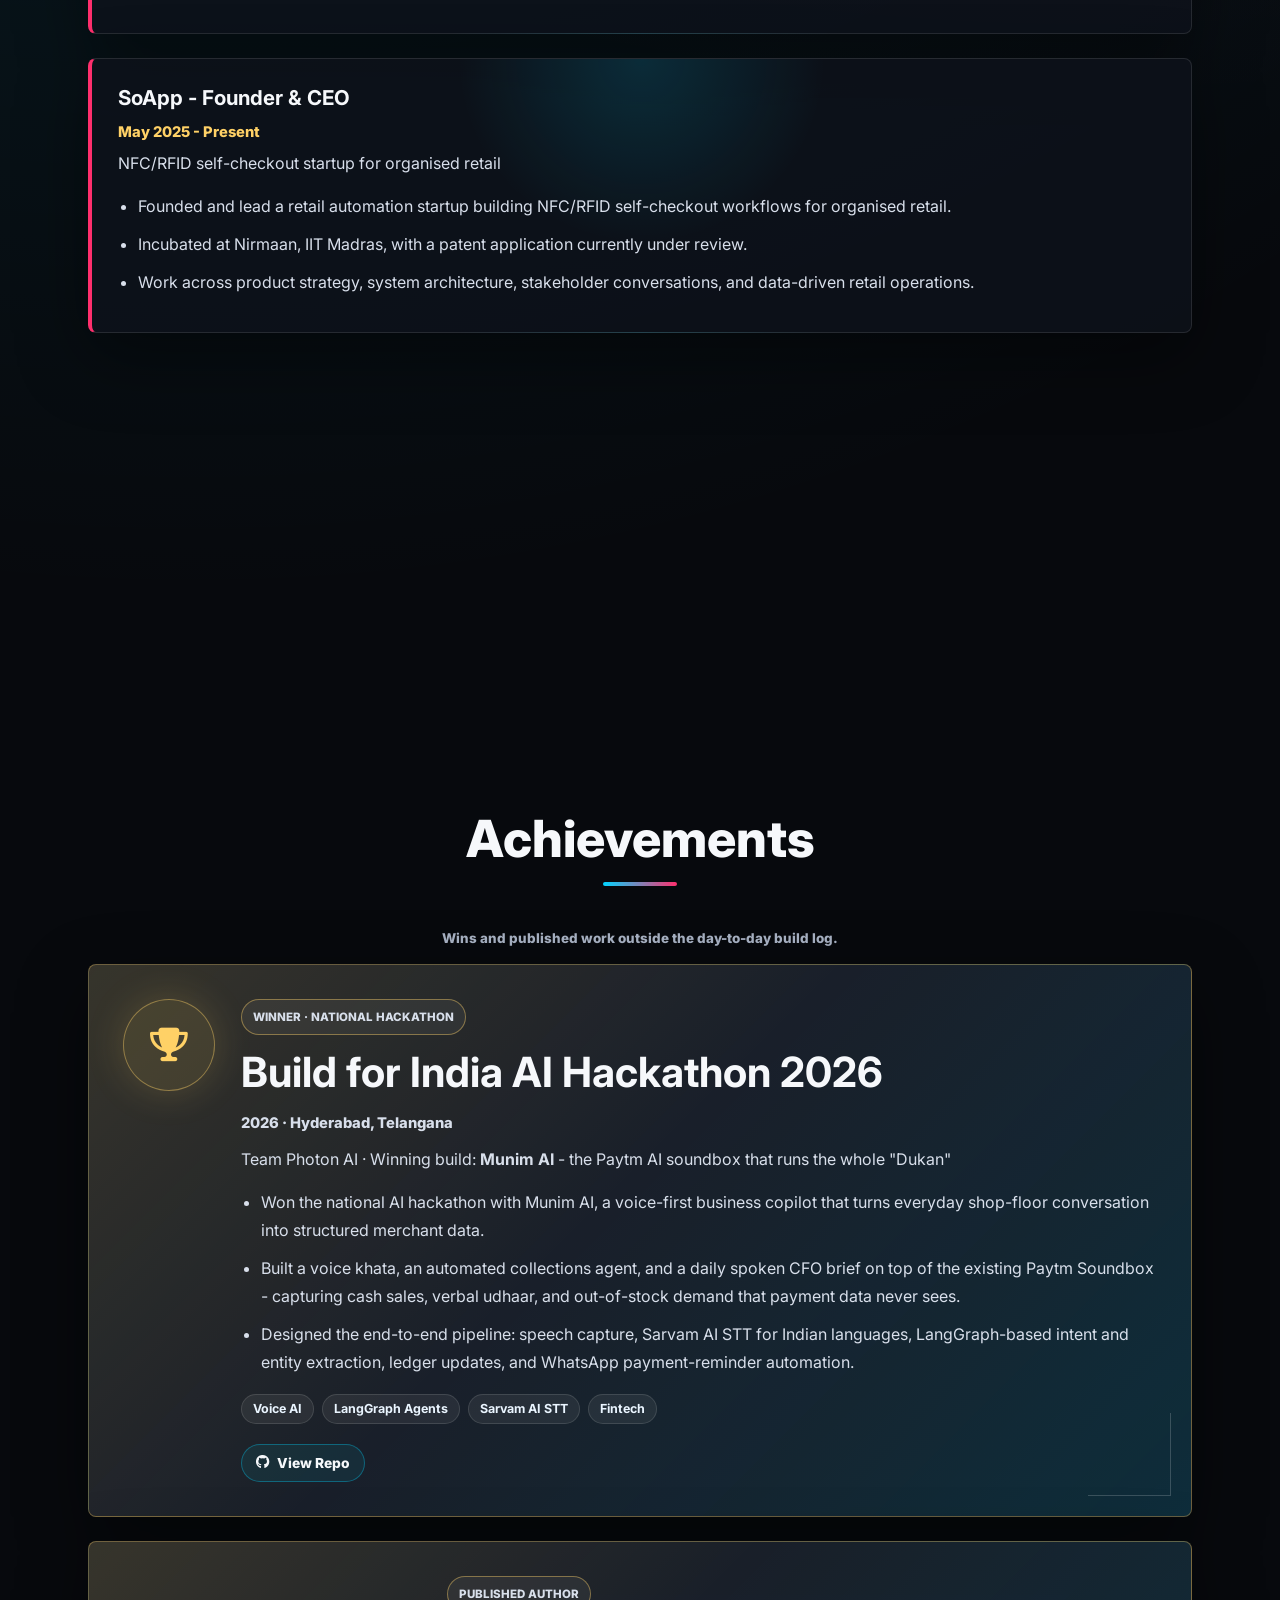
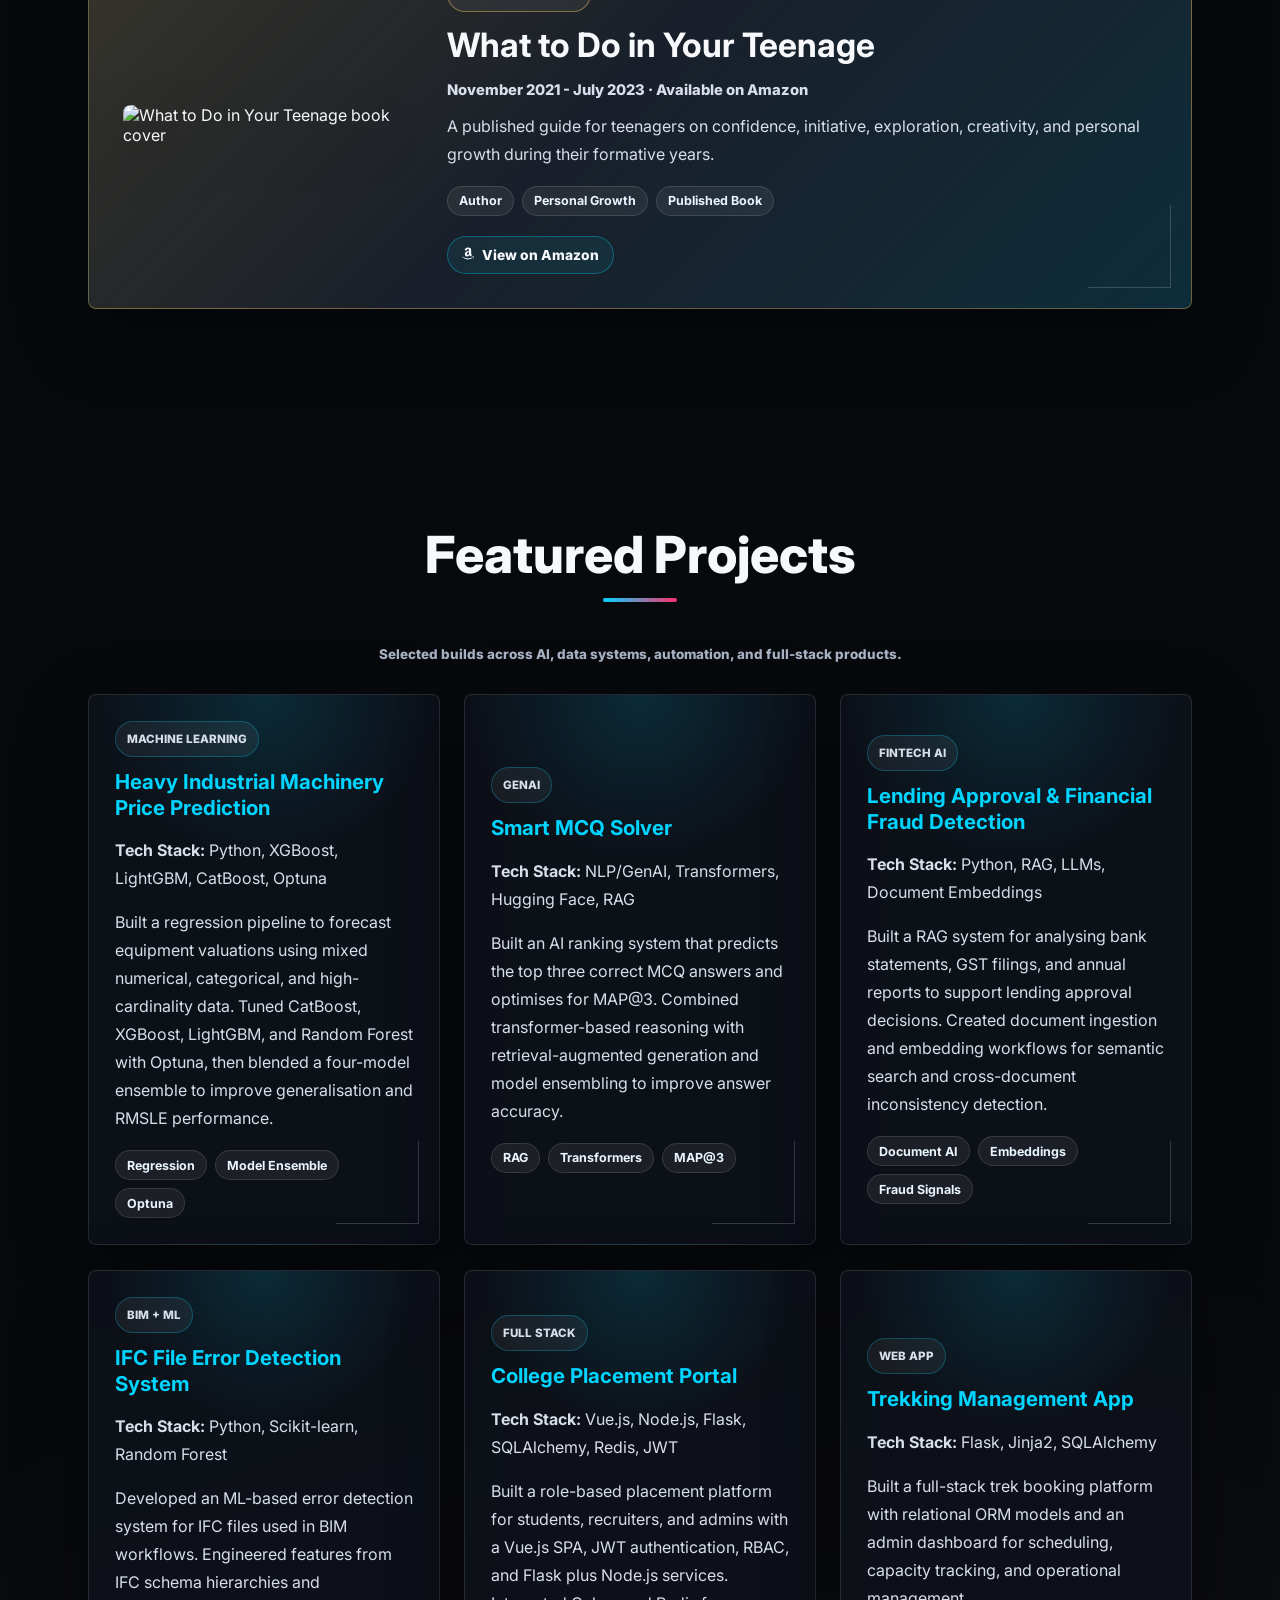
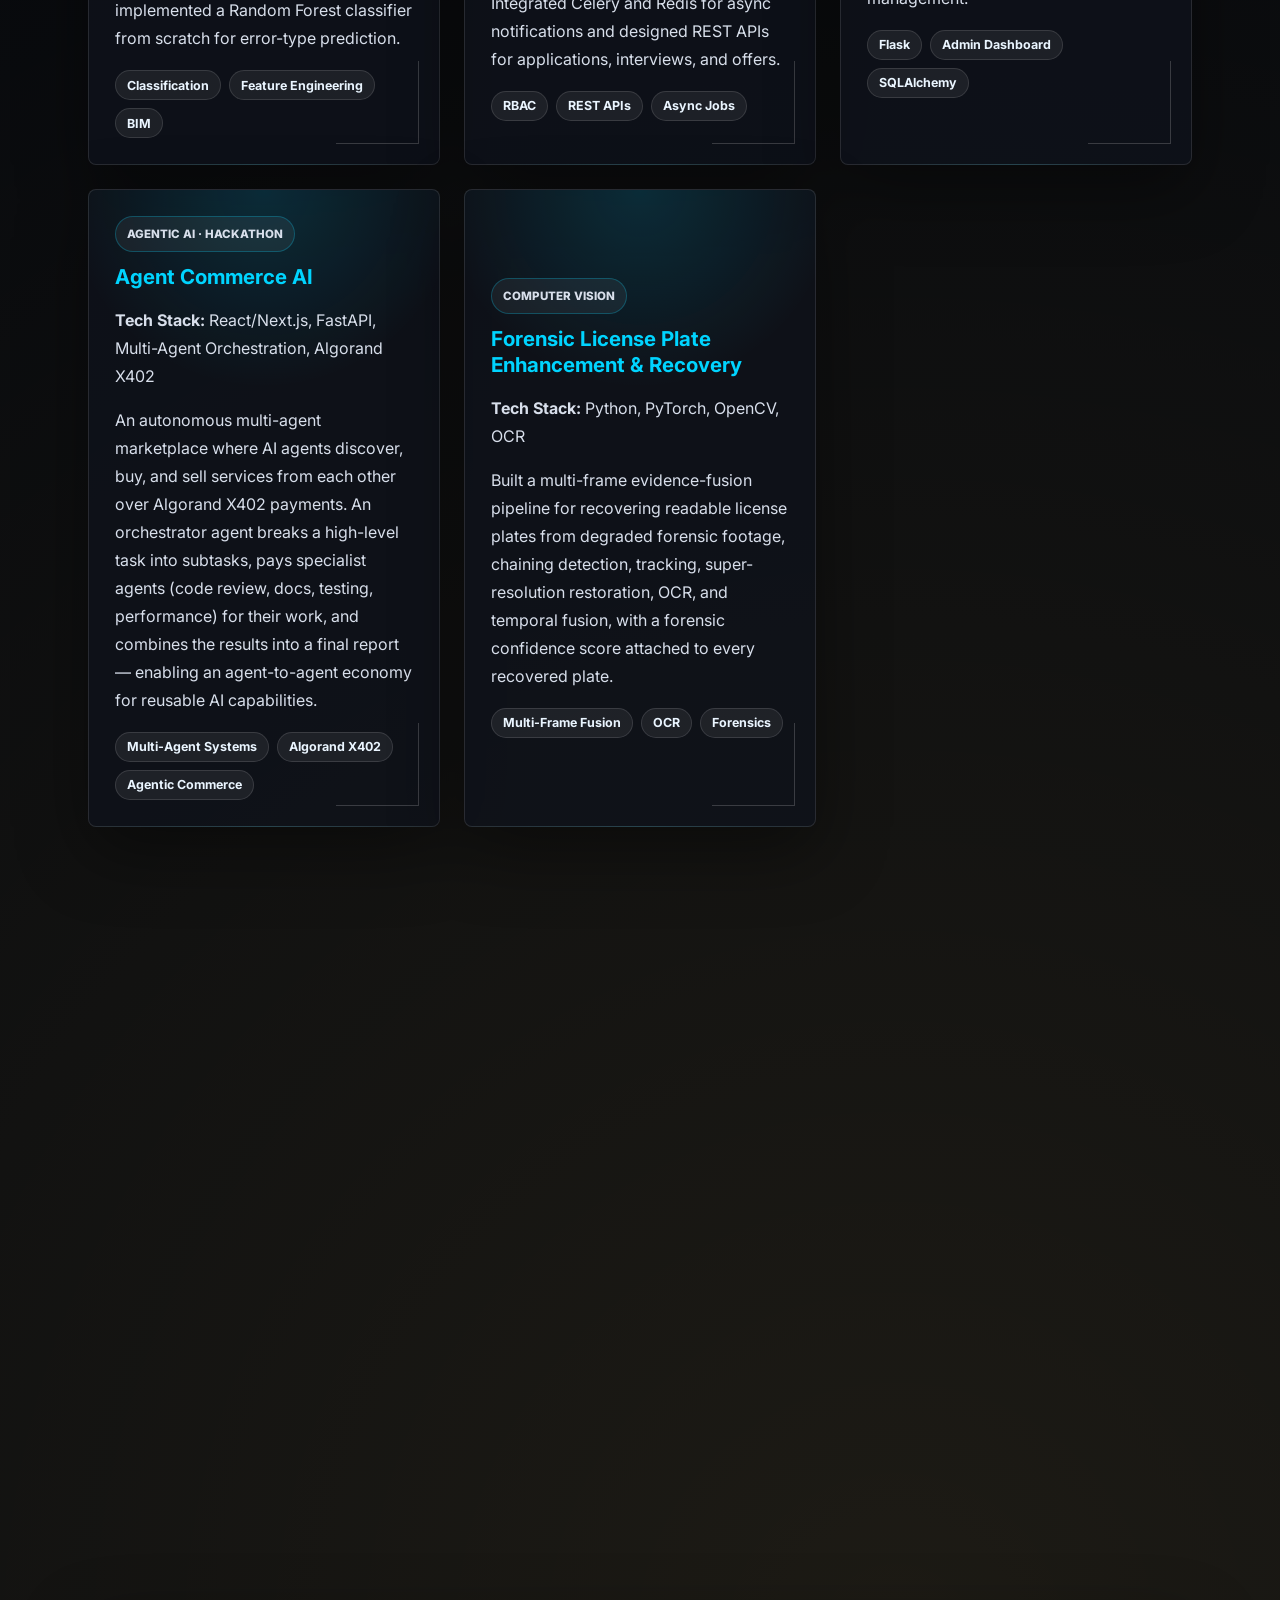
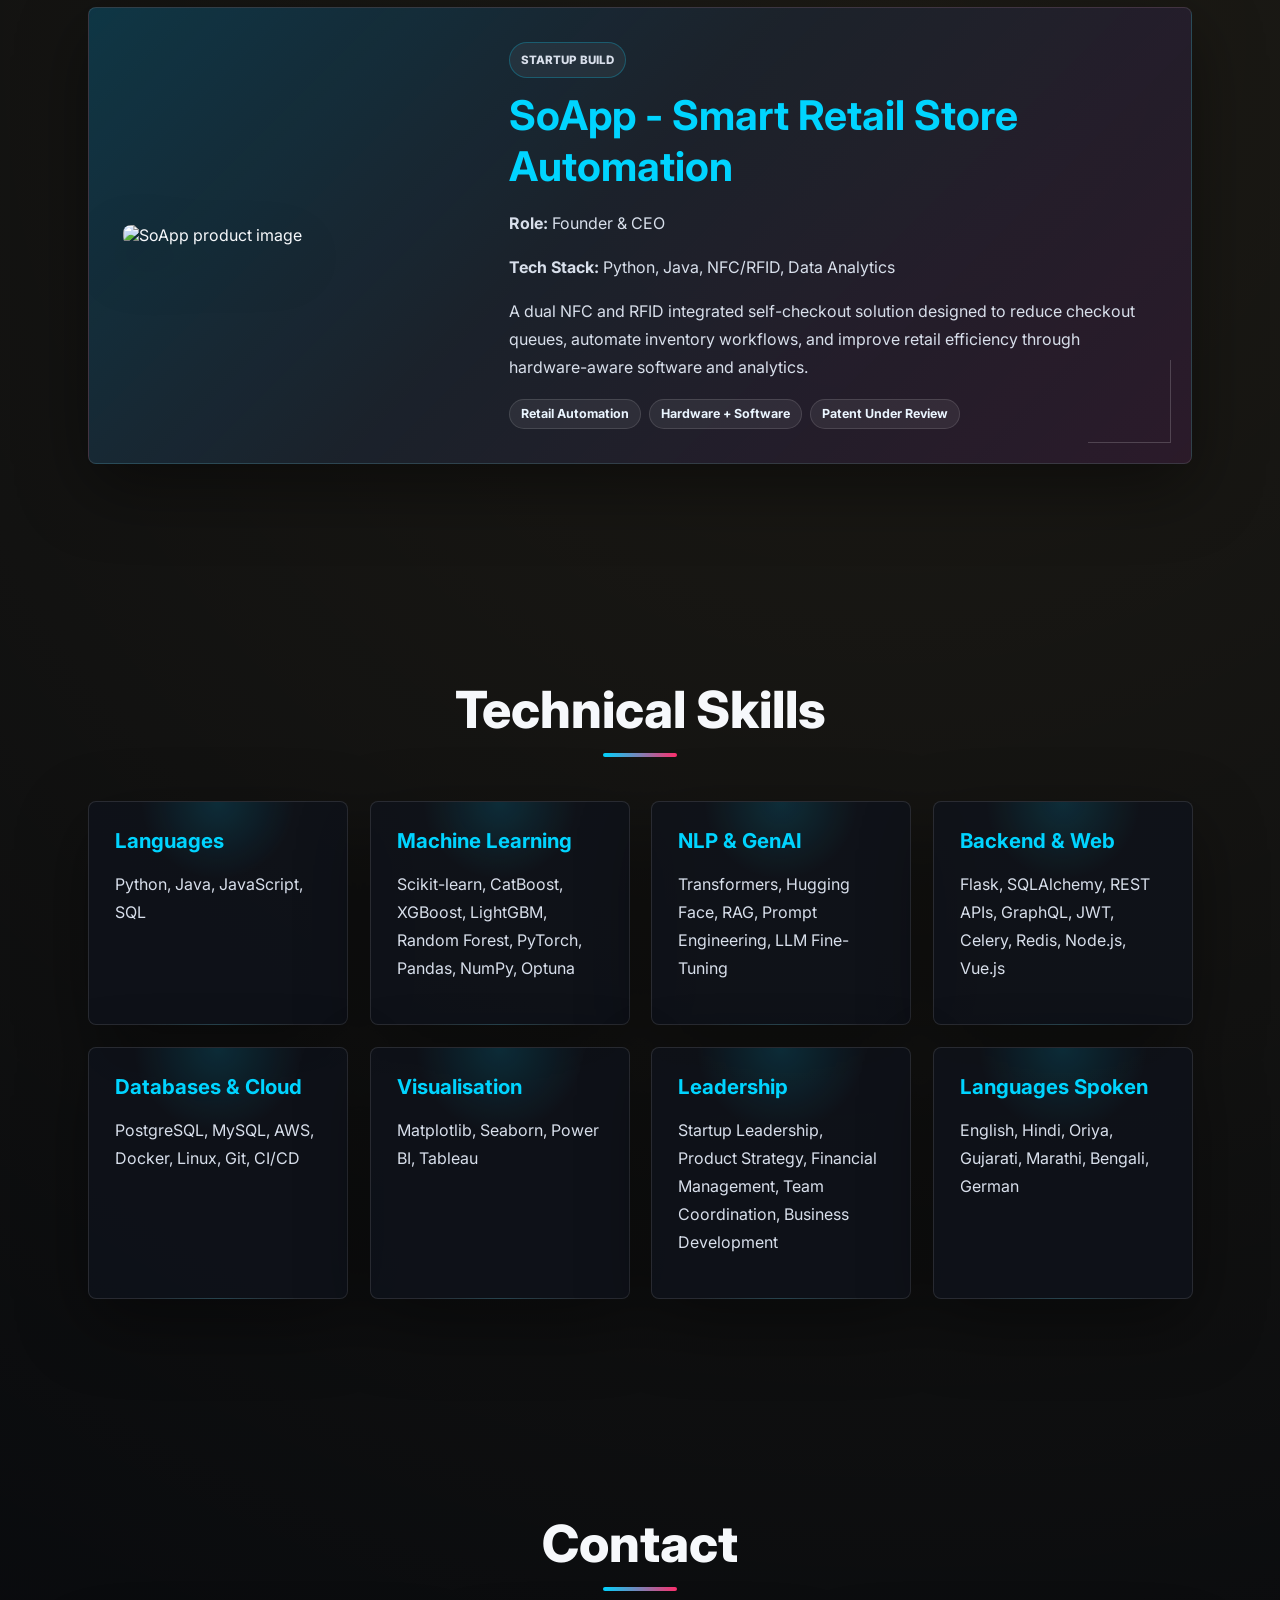
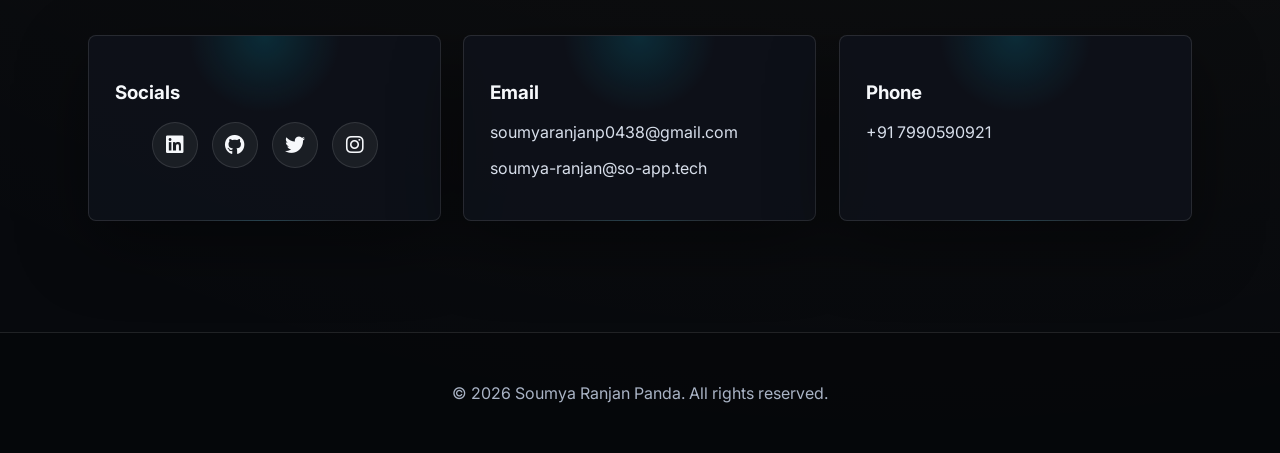
==== commit 72418374: "Update internship details in index.html" ====
--- a/index.html
+++ b/index.html
@@ -116,8 +116,8 @@
     <h2>Experience</h2>
     <div class="experience-timeline">
       <div class="experience-item">
-        <h3>HILCS Lab, IIT Madras - Research Intern</h3>
-        <p class="experience-date">Present</p>
+        <h3>HILCPS Lab, IIT Madras - Research Intern</h3>
+        <p class="experience-date">Oct 2026 - Present</p>
         <p class="experience-location">Department of Applied Mechanics &amp; Biomedical Engineering, Indian Institute of Technology, Madras</p>
         <ul class="experience-details">
           <li>Researching and developing computer vision and data analytics pipelines to automatically detect, classify, and extract key events from sports videos.</li>
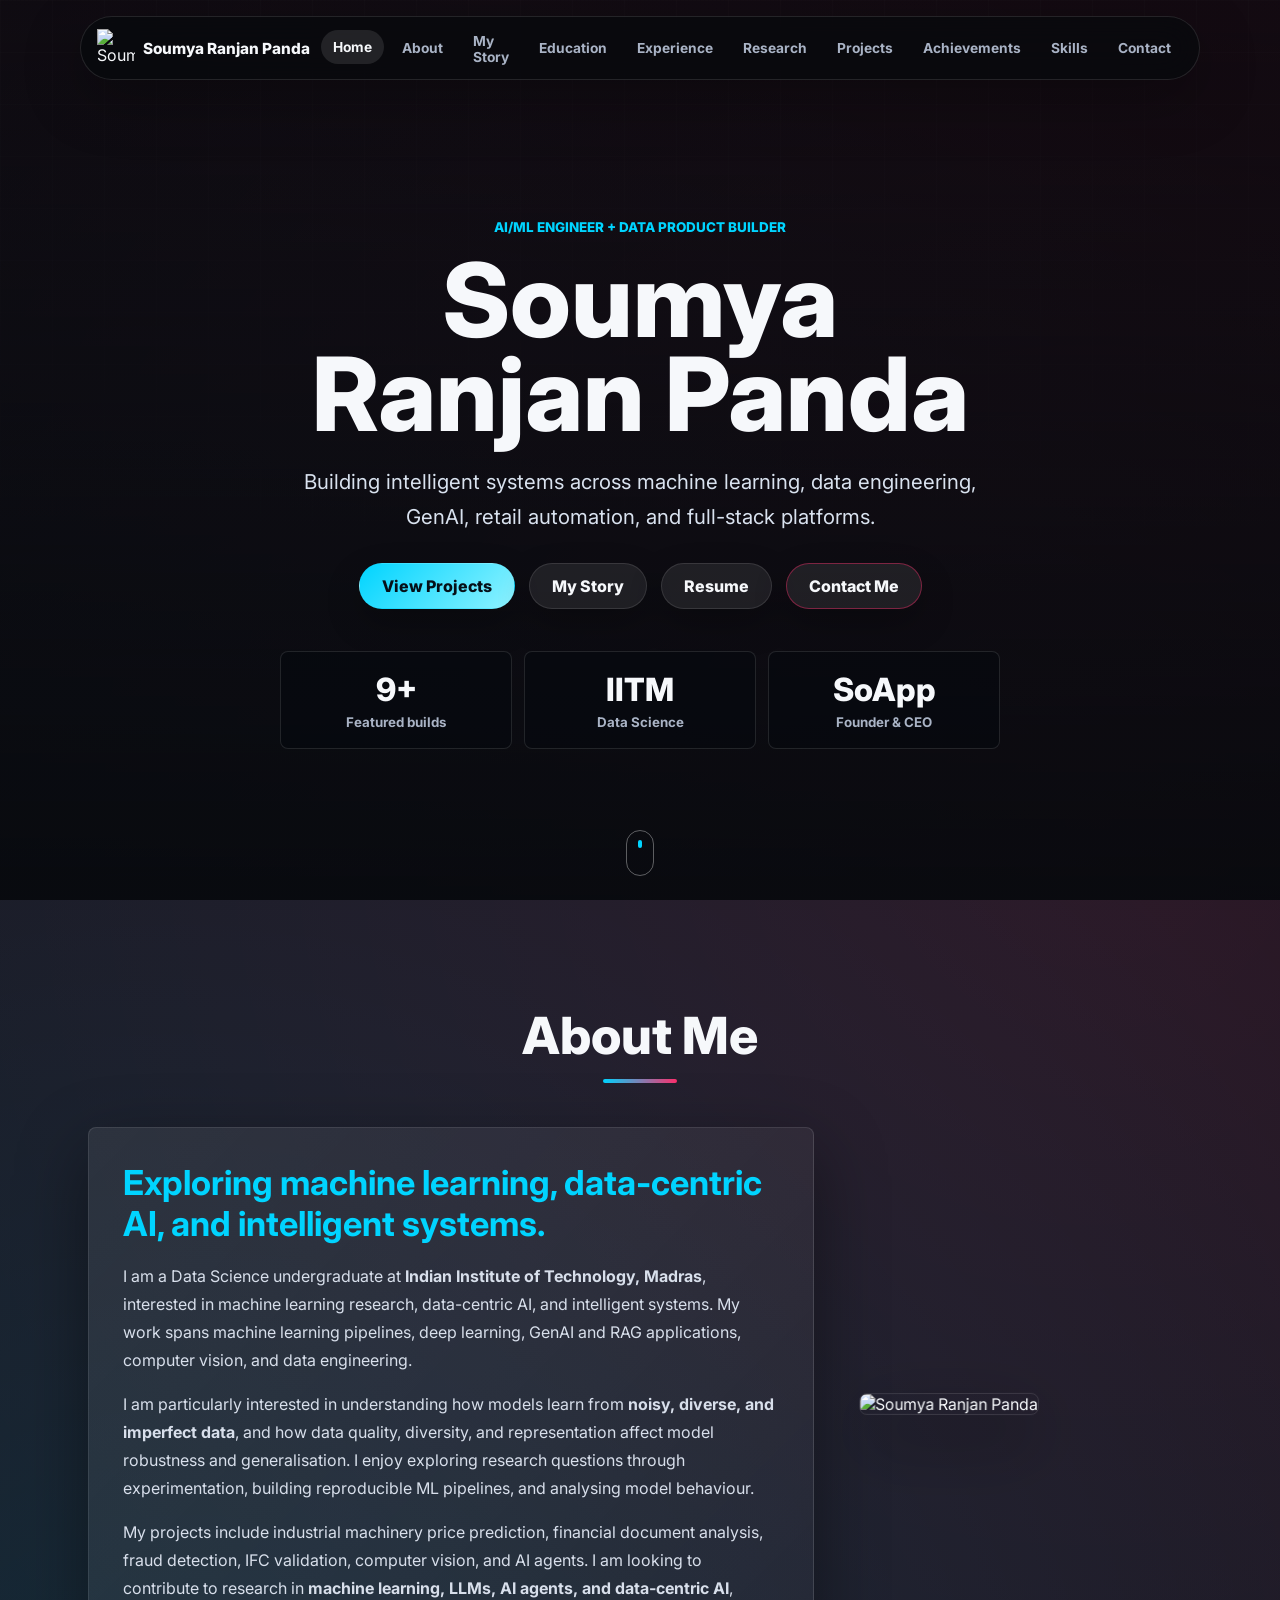
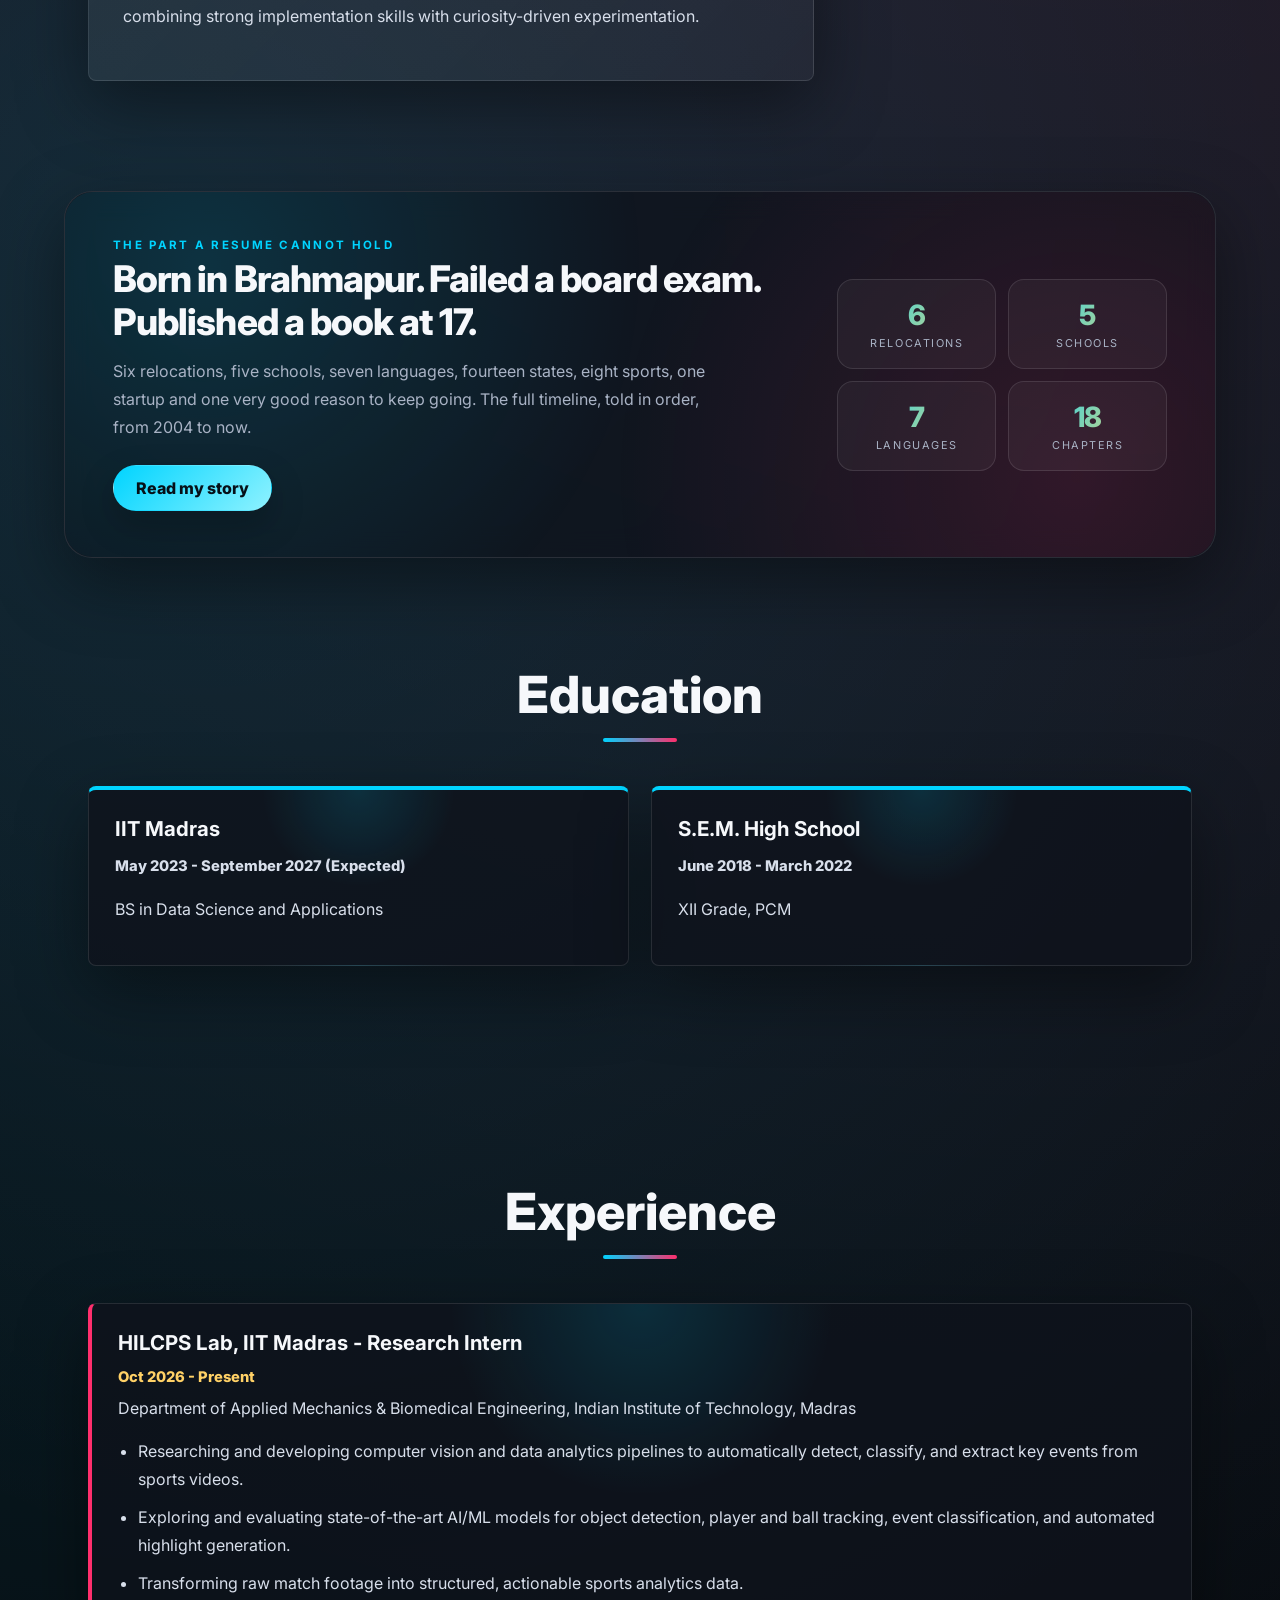
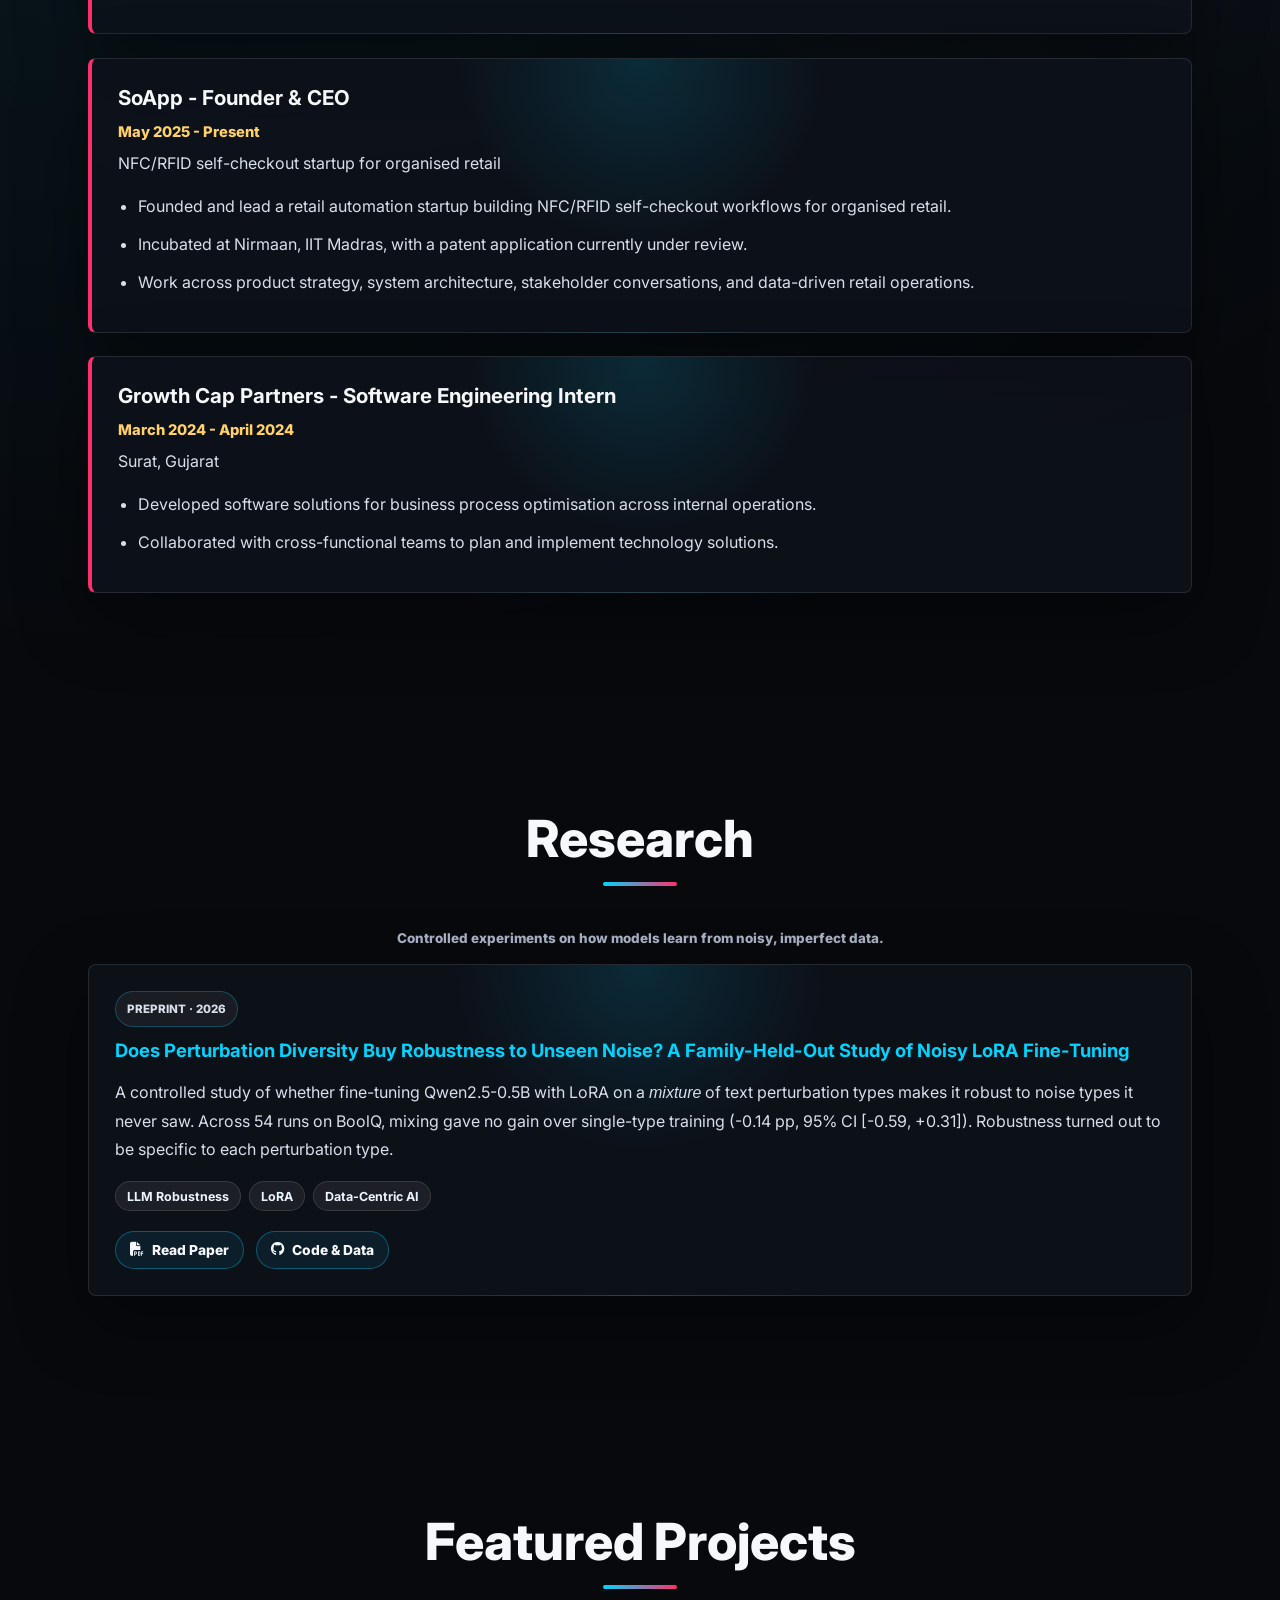
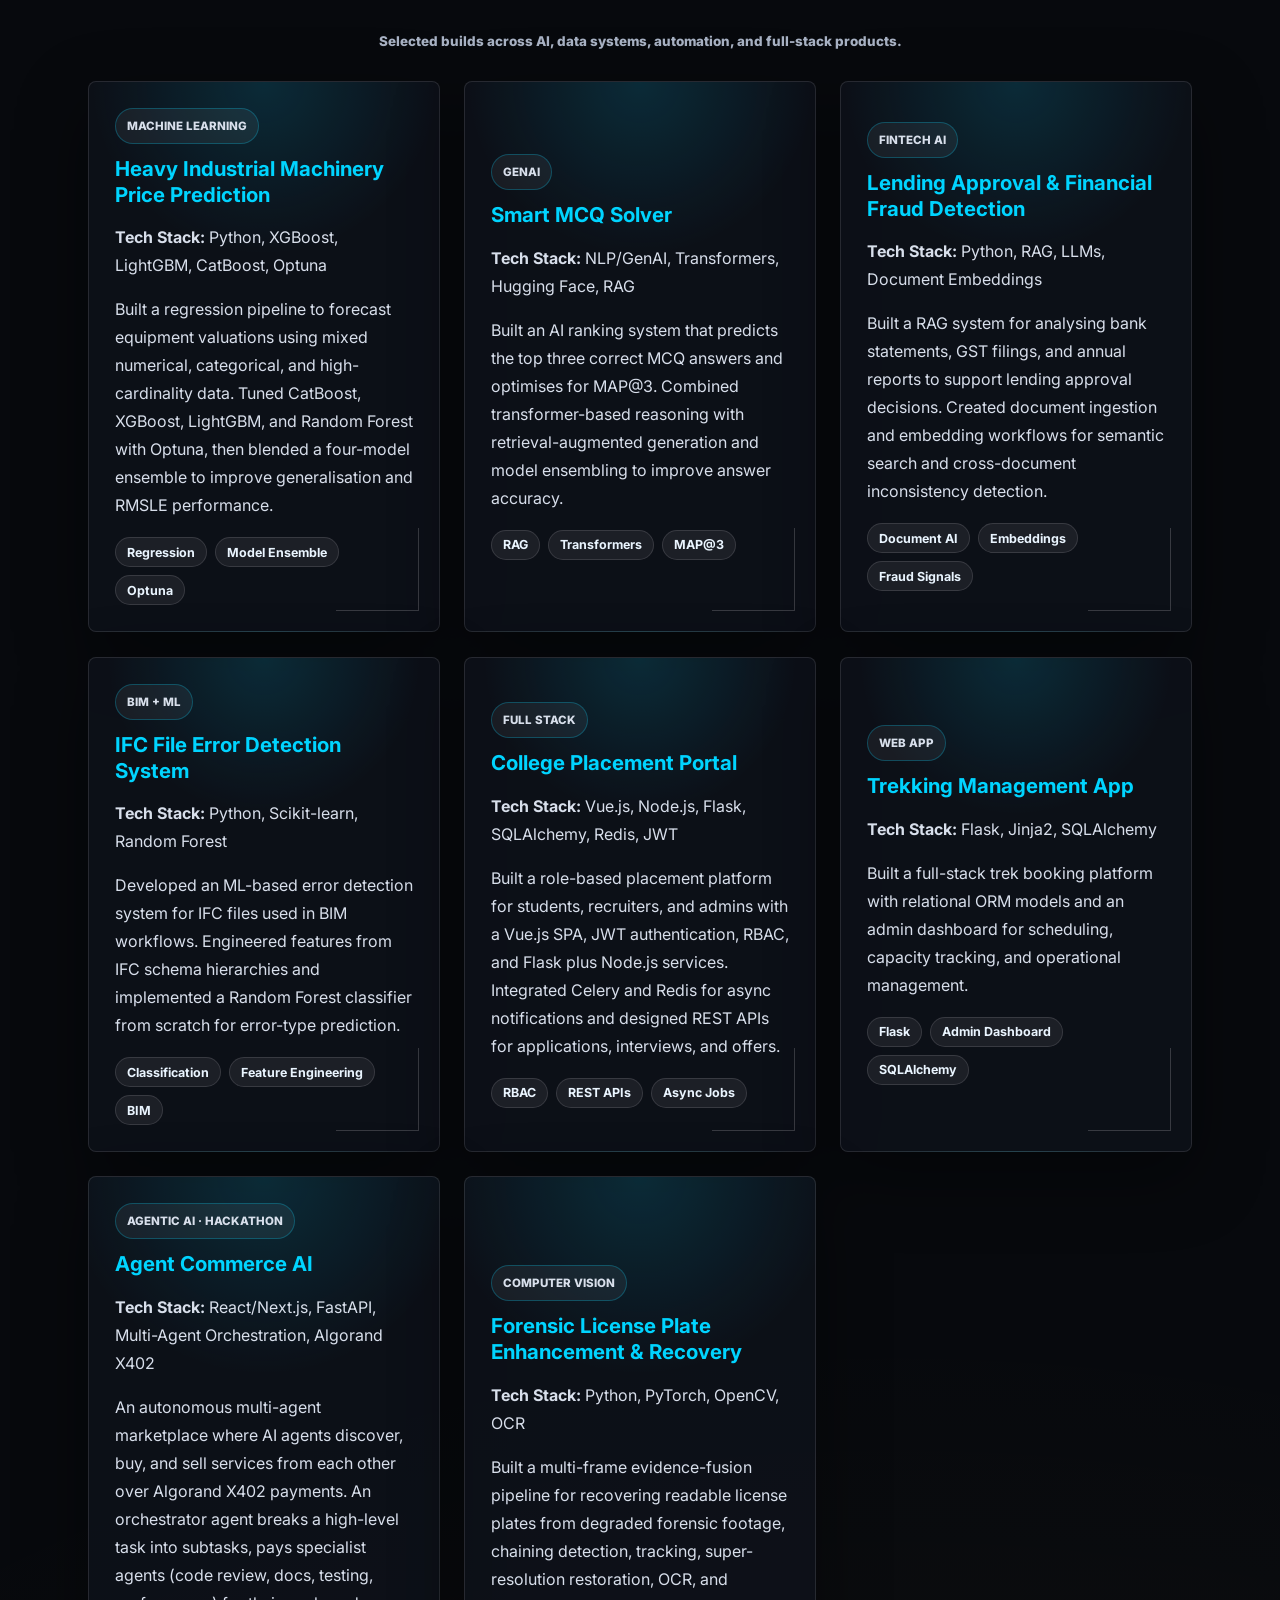
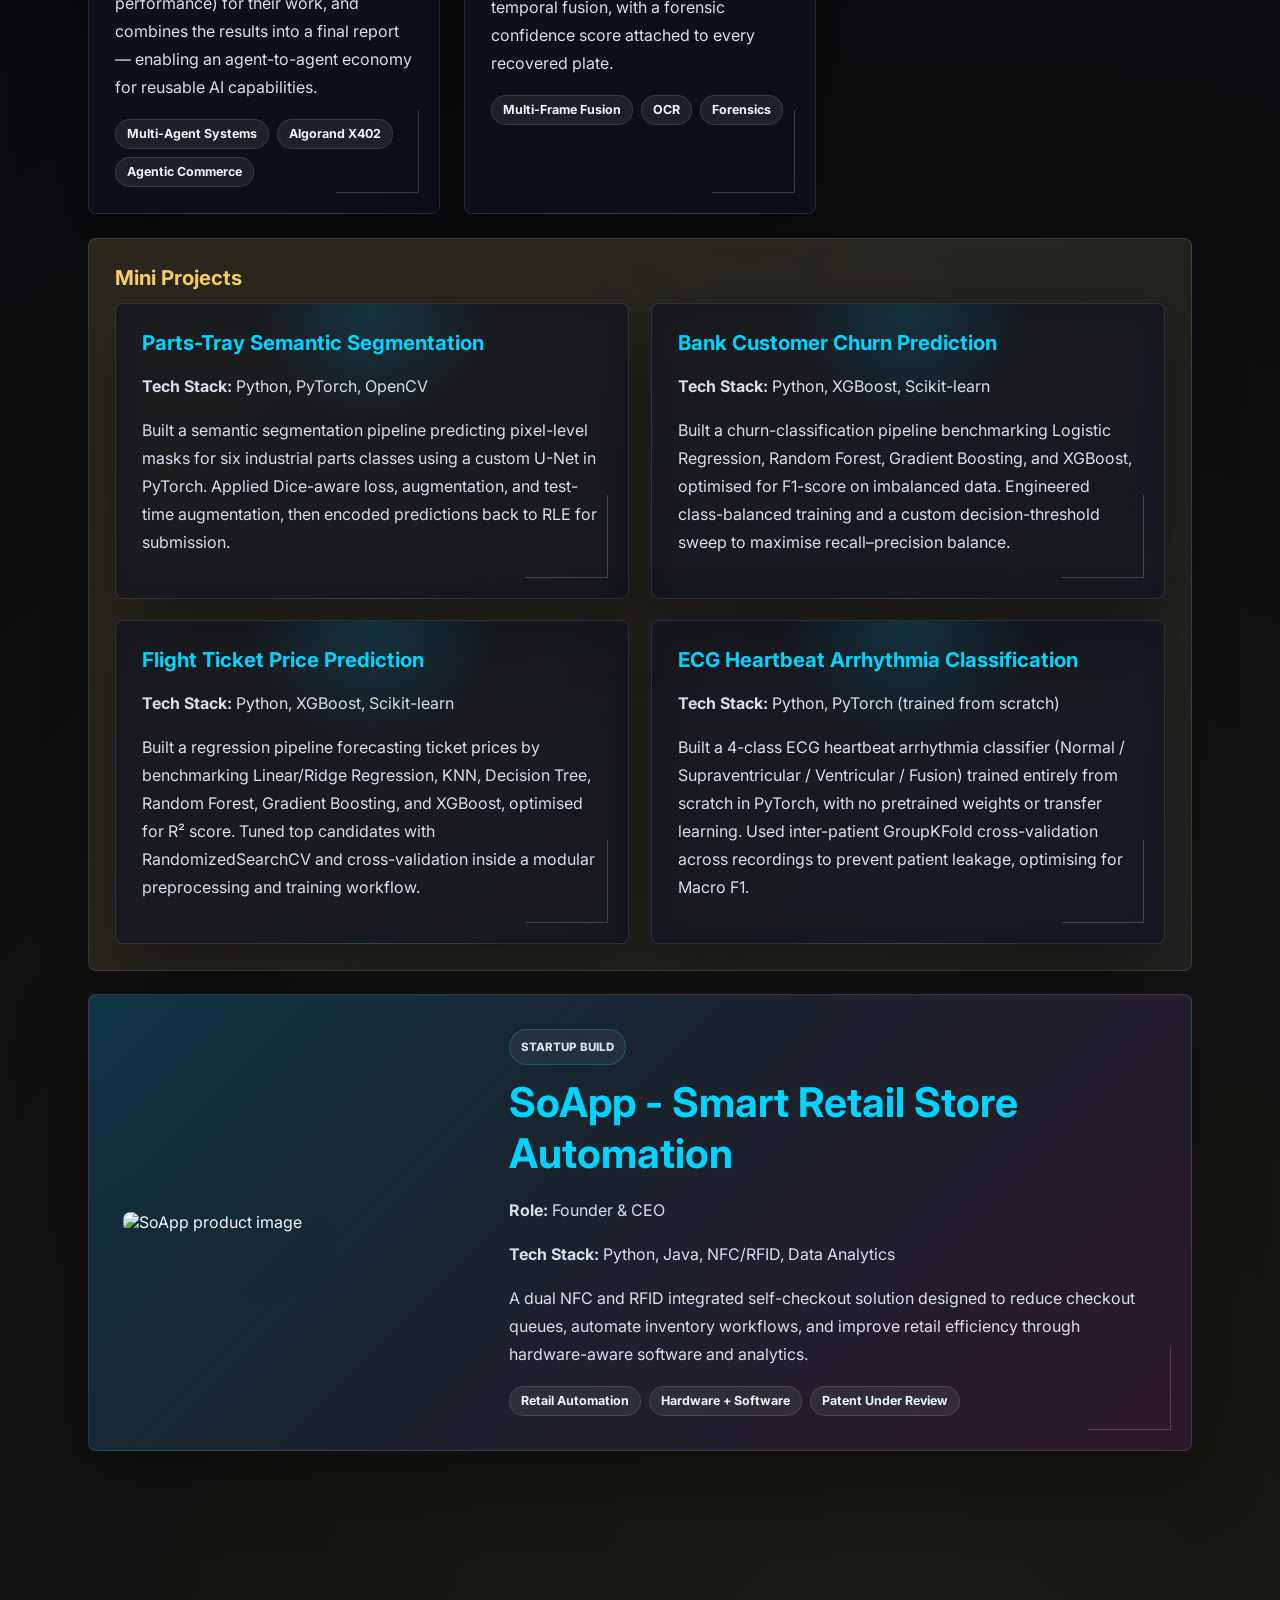
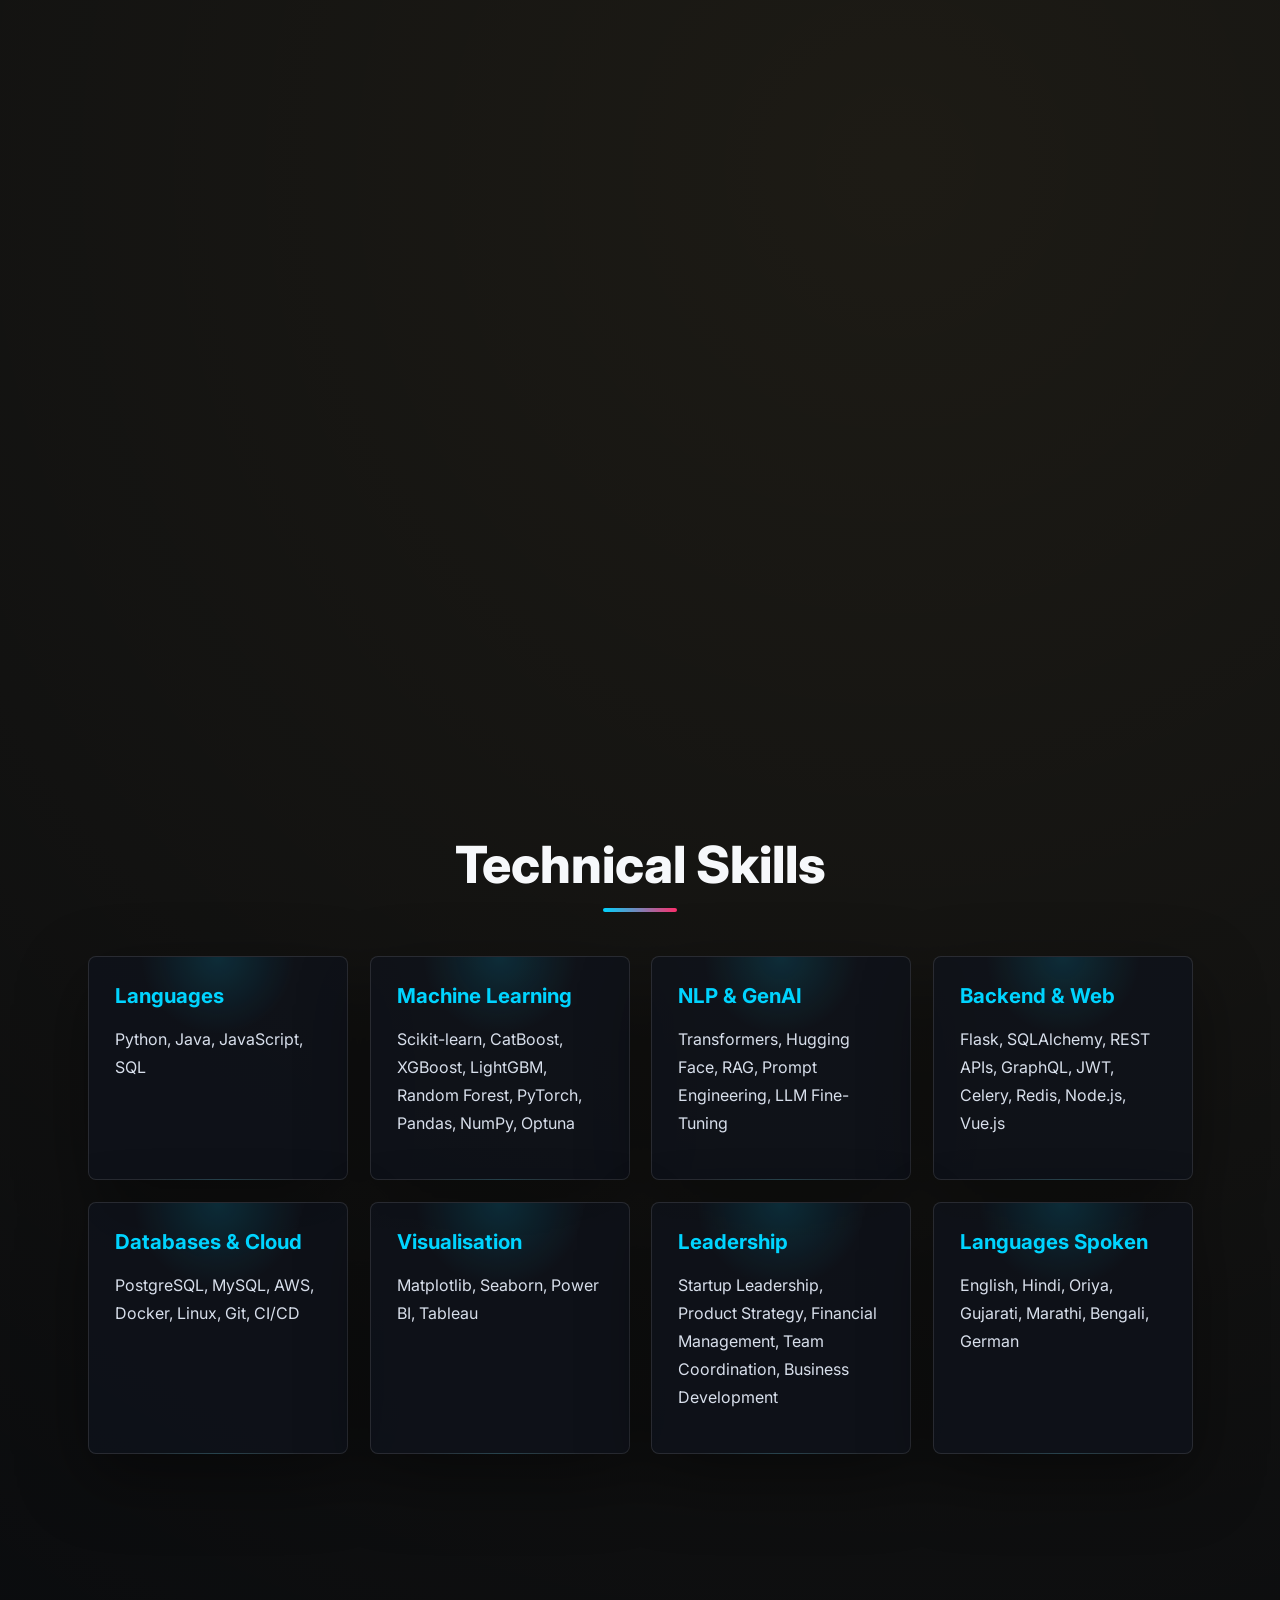
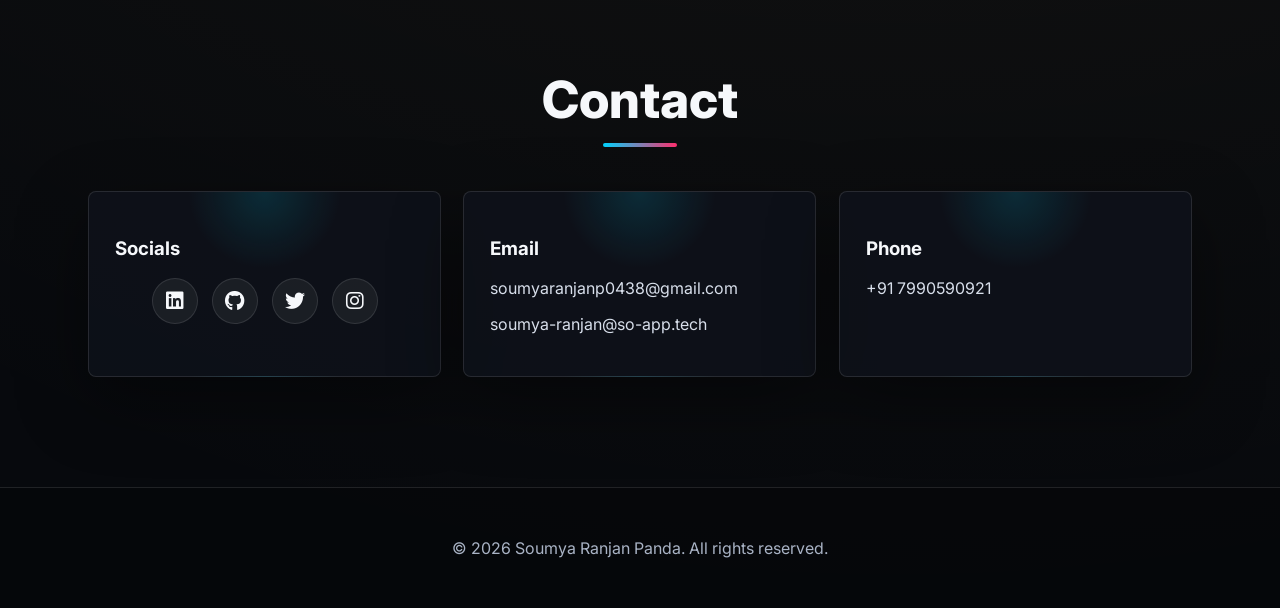
==== commit 5db8b232: "research and kerala" ====
--- a/index.html
+++ b/index.html
@@ -25,8 +25,9 @@
       <li><a href="journey.html" class="nav-story">My Story</a></li>
       <li><a href="#education">Education</a></li>
       <li><a href="#experience">Experience</a></li>
+      <li><a href="#research">Research</a></li>
+      <li><a href="#projects">Projects</a></li>
       <li><a href="#achievements">Achievements</a></li>
-      <li><a href="#projects">Projects</a></li>
       <li><a href="#skills">Skills</a></li>
       <li><a href="#contact">Contact</a></li>
     </ul>
@@ -84,7 +85,7 @@
       <div class="story-teaser-text">
         <p class="section-kicker">The part a resume cannot hold</p>
         <h2>Born in Brahmapur. Failed a board exam. Published a book at 17.</h2>
-        <p>Six relocations, five schools, seven languages, thirteen states, eight sports, one startup and one very good reason to keep going. The full timeline, told in order, from 2004 to now.</p>
+        <p>Six relocations, five schools, seven languages, fourteen states, eight sports, one startup and one very good reason to keep going. The full timeline, told in order, from 2004 to now.</p>
         <a href="journey.html" class="btn primary">Read my story</a>
       </div>
       <div class="story-teaser-stats">
@@ -147,58 +148,28 @@
     </div>
   </section>
 
-  <section id="achievements" class="panel reveal">
-    <h2>Achievements</h2>
-    <p class="section-kicker">Wins and published work outside the day-to-day build log.</p>
-    <div class="award-grid">
-      <div class="card award-card reveal" data-href="https://github.com/23f2004742/Paytm-Business-Health-AI">
-        <div class="award-badge" aria-hidden="true">
-          <i class="fas fa-trophy"></i>
-        </div>
-        <div class="project-text">
-          <p class="project-label award-label">Winner &middot; National Hackathon</p>
-          <h3>Build for India AI Hackathon 2026</h3>
-          <p class="experience-date">2026 &middot; Hyderabad, Telangana</p>
-          <p class="experience-location">Team Photon AI &middot; Winning build: <b>Munim AI</b> - the Paytm AI soundbox that runs the whole "Dukan"</p>
-          <ul class="experience-details">
-            <li>Won the national AI hackathon with Munim AI, a voice-first business copilot that turns everyday shop-floor conversation into structured merchant data.</li>
-            <li>Built a voice khata, an automated collections agent, and a daily spoken CFO brief on top of the existing Paytm Soundbox - capturing cash sales, verbal udhaar, and out-of-stock demand that payment data never sees.</li>
-            <li>Designed the end-to-end pipeline: speech capture, Sarvam AI STT for Indian languages, LangGraph-based intent and entity extraction, ledger updates, and WhatsApp payment-reminder automation.</li>
-          </ul>
-          <div class="project-tags">
-            <span>Voice AI</span>
-            <span>LangGraph Agents</span>
-            <span>Sarvam AI STT</span>
-            <span>Fintech</span>
-          </div>
-          <div class="project-actions award-actions">
-            <a href="https://github.com/23f2004742/Paytm-Business-Health-AI" target="_blank" rel="noopener">
-              <i class="fab fa-github" aria-hidden="true"></i>
-              View Repo
-            </a>
-          </div>
-        </div>
-      </div>
-      <div class="card award-card award-media reveal" data-href="https://www.amazon.in/What-your-Teenage-Helping-different/dp/B0B2D7ZB1Y/">
-        <div class="project-image">
-          <a href="https://www.amazon.in/What-your-Teenage-Helping-different/dp/B0B2D7ZB1Y/" target="_blank" rel="noopener" class="card-link">
-            <img src="wtdiyt.png" alt="What to Do in Your Teenage book cover">
-          </a>
-        </div>
-        <div class="project-text">
-          <p class="project-label award-label">Published Author</p>
-          <h3>What to Do in Your Teenage</h3>
-          <p class="experience-date">November 2021 - July 2023 &middot; Available on Amazon</p>
-          <p class="experience-location">A published guide for teenagers on confidence, initiative, exploration, creativity, and personal growth during their formative years.</p>
-          <div class="project-tags">
-            <span>Author</span>
-            <span>Personal Growth</span>
-            <span>Published Book</span>
-          </div>
-          <div class="project-actions award-actions">
-            <a href="https://www.amazon.in/What-your-Teenage-Helping-different/dp/B0B2D7ZB1Y/" target="_blank" rel="noopener">
-              <i class="fab fa-amazon" aria-hidden="true"></i>
-              View on Amazon
+  <section id="research" class="panel reveal">
+    <h2>Research</h2>
+    <p class="section-kicker">Controlled experiments on how models learn from noisy, imperfect data.</p>
+    <div class="compact-grid">
+      <div class="card compact-card reveal" data-href="noise_diversity.pdf">
+        <div class="project-text">
+          <p class="project-label">Preprint &middot; 2026</p>
+          <h3>Does Perturbation Diversity Buy Robustness to Unseen Noise? A Family-Held-Out Study of Noisy LoRA Fine-Tuning</h3>
+          <p>A controlled study of whether fine-tuning Qwen2.5-0.5B with LoRA on a <i>mixture</i> of text perturbation types makes it robust to noise types it never saw. Across 54 runs on BoolQ, mixing gave no gain over single-type training (-0.14 pp, 95% CI [-0.59, +0.31]). Robustness turned out to be specific to each perturbation type.</p>
+          <div class="project-tags">
+            <span>LLM Robustness</span>
+            <span>LoRA</span>
+            <span>Data-Centric AI</span>
+          </div>
+          <div class="project-actions">
+            <a href="noise_diversity.pdf" target="_blank" rel="noopener">
+              <i class="fas fa-file-pdf" aria-hidden="true"></i>
+              Read Paper
+            </a>
+            <a href="https://github.com/SoumyaranjanPanda01/noise-diversity-research" target="_blank" rel="noopener">
+              <i class="fab fa-github" aria-hidden="true"></i>
+              Code &amp; Data
             </a>
           </div>
         </div>
@@ -428,6 +399,50 @@
               </div>
               <p>Built a 4-class ECG heartbeat arrhythmia classifier (Normal / Supraventricular / Ventricular / Fusion) trained entirely from scratch in PyTorch, with no pretrained weights or transfer learning. Used inter-patient GroupKFold cross-validation across recordings to prevent patient leakage, optimising for Macro F1.</p>
             </div>
+          </div>
+        </div>
+      </div>
+    </div>
+  </section>
+
+  <section id="achievements" class="panel reveal">
+    <h2>Achievements</h2>
+    <p class="section-kicker">Wins and published work outside the day-to-day build log.</p>
+    <div class="compact-grid">
+      <div class="card compact-card reveal" data-href="https://github.com/23f2004742/Paytm-Business-Health-AI">
+        <div class="project-text">
+          <p class="project-label">Winner &middot; National Hackathon</p>
+          <h3>Build for India AI Hackathon 2026</h3>
+          <p class="experience-date">2026 &middot; Hyderabad, Telangana</p>
+          <p>Won with Team Photon AI's <b>Munim AI</b>, a voice-first business copilot on the Paytm Soundbox. It includes a voice khata, an automated collections agent and a daily spoken CFO brief, built with Sarvam AI STT, LangGraph and WhatsApp automation.</p>
+          <div class="project-tags">
+            <span>Voice AI</span>
+            <span>LangGraph Agents</span>
+            <span>Fintech</span>
+          </div>
+          <div class="project-actions">
+            <a href="https://github.com/23f2004742/Paytm-Business-Health-AI" target="_blank" rel="noopener">
+              <i class="fab fa-github" aria-hidden="true"></i>
+              View Repo
+            </a>
+          </div>
+        </div>
+      </div>
+      <div class="card compact-card reveal" data-href="https://www.amazon.in/What-your-Teenage-Helping-different/dp/B0B2D7ZB1Y/">
+        <div class="project-text">
+          <p class="project-label">Published Author</p>
+          <h3>What to Do in Your Teenage</h3>
+          <p class="experience-date">November 2021 - July 2023 &middot; Available on Amazon</p>
+          <p>A published guide for teenagers on confidence, initiative, exploration, creativity, and personal growth during their formative years.</p>
+          <div class="project-tags">
+            <span>Author</span>
+            <span>Published Book</span>
+          </div>
+          <div class="project-actions">
+            <a href="https://www.amazon.in/What-your-Teenage-Helping-different/dp/B0B2D7ZB1Y/" target="_blank" rel="noopener">
+              <i class="fab fa-amazon" aria-hidden="true"></i>
+              View on Amazon
+            </a>
           </div>
         </div>
       </div>
--- a/style.css
+++ b/style.css
@@ -795,98 +795,30 @@
   }
 }
 
-.award-grid {
+/* ---------- compact cards (research, achievements) ---------- */
+
+.compact-grid {
   display: grid;
-  gap: 24px;
-}
-
-.award-card {
-  display: grid;
-  grid-template-columns: 92px minmax(0, 1fr);
-  align-items: start;
-  gap: 26px;
-  padding: 34px;
+  grid-template-columns: repeat(auto-fit, minmax(300px, 1fr));
+  gap: 22px;
+}
+
+.compact-card {
   text-align: left;
-  border-color: rgba(255, 209, 102, 0.34);
-  background:
-    linear-gradient(135deg, rgba(255, 209, 102, 0.16), rgba(255, 255, 255, 0.04) 46%, rgba(0, 212, 255, 0.12)),
-    var(--panel-strong);
-}
-
-.award-card:hover {
-  border-color: rgba(255, 209, 102, 0.68);
-  box-shadow: 0 26px 90px rgba(0, 0, 0, 0.56), 0 0 42px rgba(255, 209, 102, 0.16);
-}
-
-.award-card::after {
-  content: '';
-  position: absolute;
-  inset: auto 20px 20px auto;
-  width: 82px;
-  height: 82px;
-  border-right: 1px solid rgba(255, 255, 255, 0.18);
-  border-bottom: 1px solid rgba(255, 255, 255, 0.18);
-}
-
-.award-badge {
-  display: grid;
-  place-items: center;
-  width: 92px;
-  height: 92px;
-  border: 1px solid rgba(255, 209, 102, 0.42);
-  border-radius: 999px;
-  color: var(--accent-3);
-  font-size: 2.1rem;
-  background: rgba(255, 209, 102, 0.1);
-  box-shadow: 0 0 38px rgba(255, 209, 102, 0.18);
-}
-
-.award-card .project-text h3 {
-  font-size: clamp(1.6rem, 3.4vw, 2.6rem);
-  color: var(--text);
-}
-
-.award-label {
-  border-color: rgba(255, 209, 102, 0.42);
-  color: var(--accent-3);
-}
-
-.award-card .experience-details {
-  margin-top: 14px;
-}
-
-.award-actions {
+}
+
+.compact-card .project-text h3 {
+  font-size: 1.15rem;
+}
+
+.compact-card .project-actions {
   display: flex;
-}
-
-@media (max-width: 980px) {
-  .award-card {
-    grid-template-columns: 1fr;
-    gap: 20px;
-  }
+  flex-wrap: wrap;
+  gap: 12px;
 }
 
 @media (max-width: 640px) {
-  .award-card {
-    padding: 20px;
-  }
-}
-
-.award-card.award-media {
-  grid-template-columns: minmax(150px, 0.42fr) minmax(0, 1fr);
-  align-items: center;
-}
-
-.award-card.award-media .project-text h3 {
-  font-size: clamp(1.4rem, 2.8vw, 2.1rem);
-}
-
-.award-card .project-image img {
-  max-height: 320px;
-}
-
-@media (max-width: 980px) {
-  .award-card.award-media {
+  .compact-grid {
     grid-template-columns: 1fr;
   }
 }
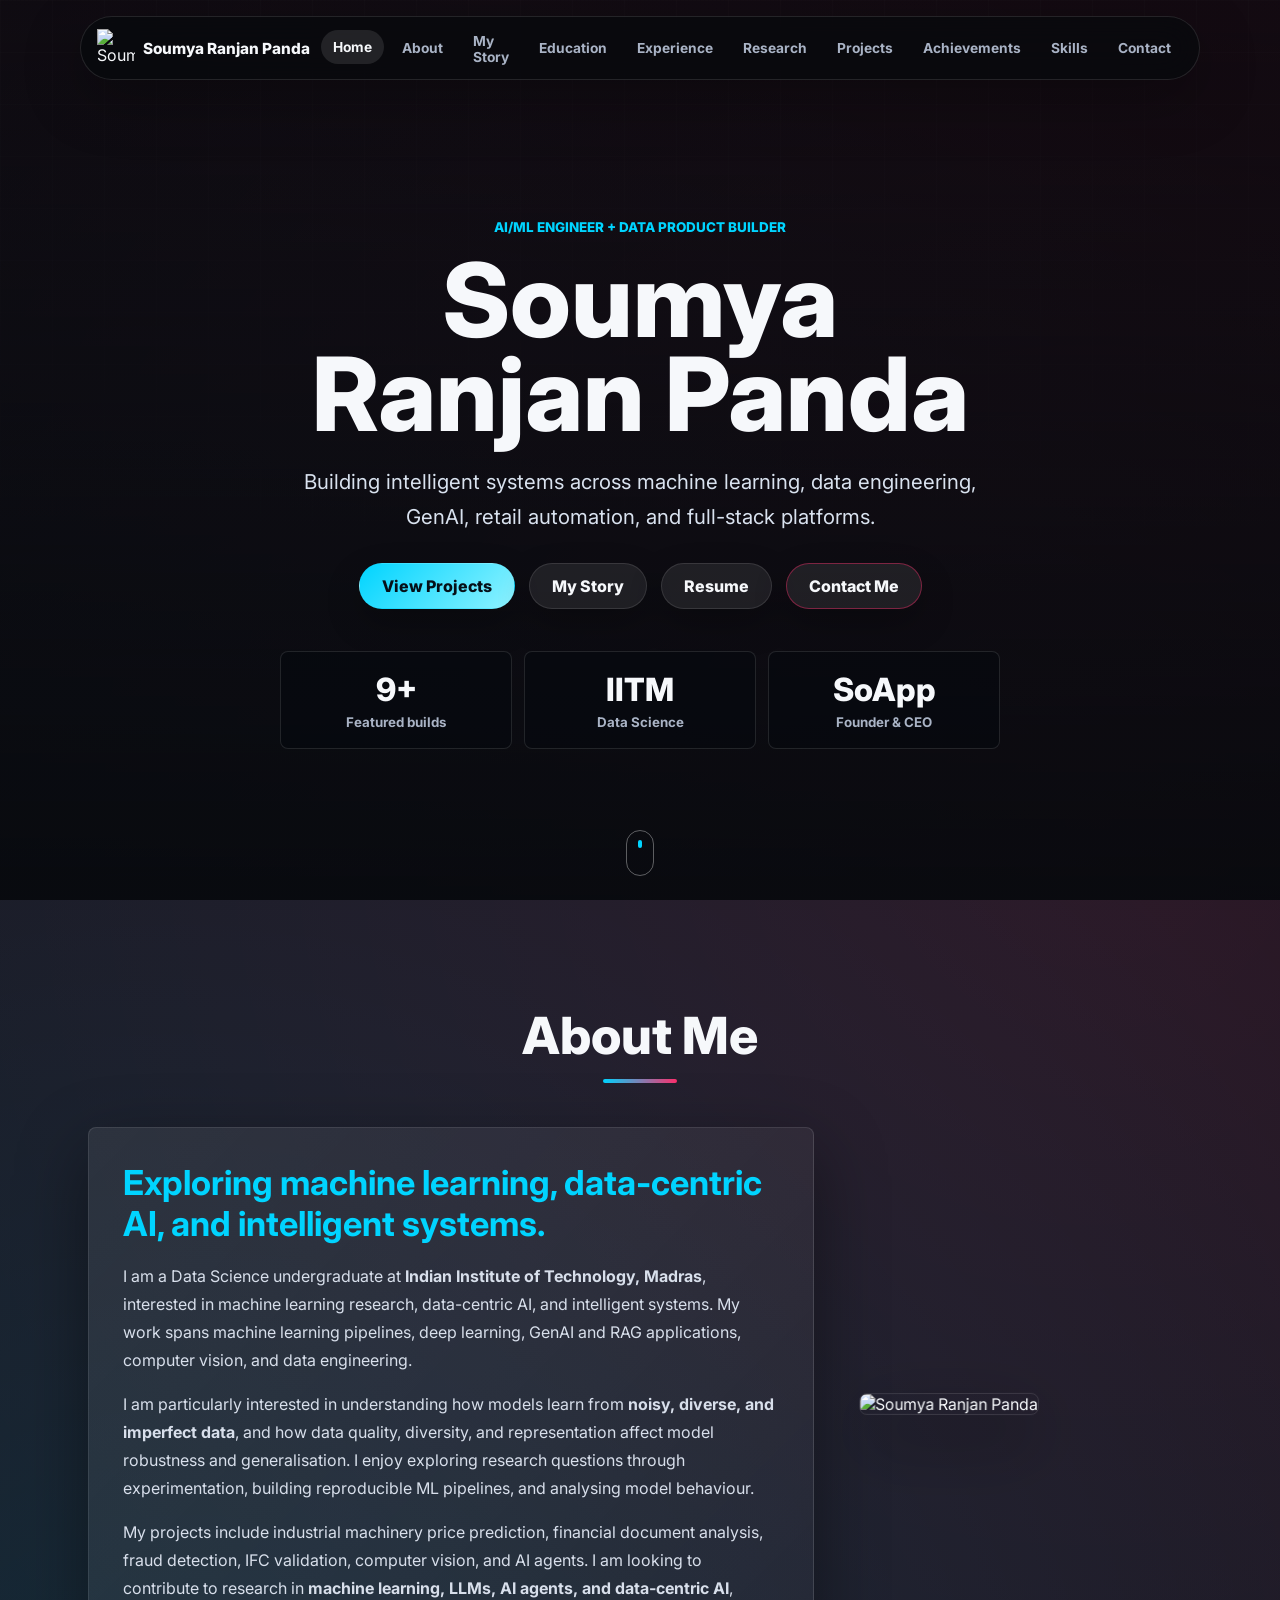
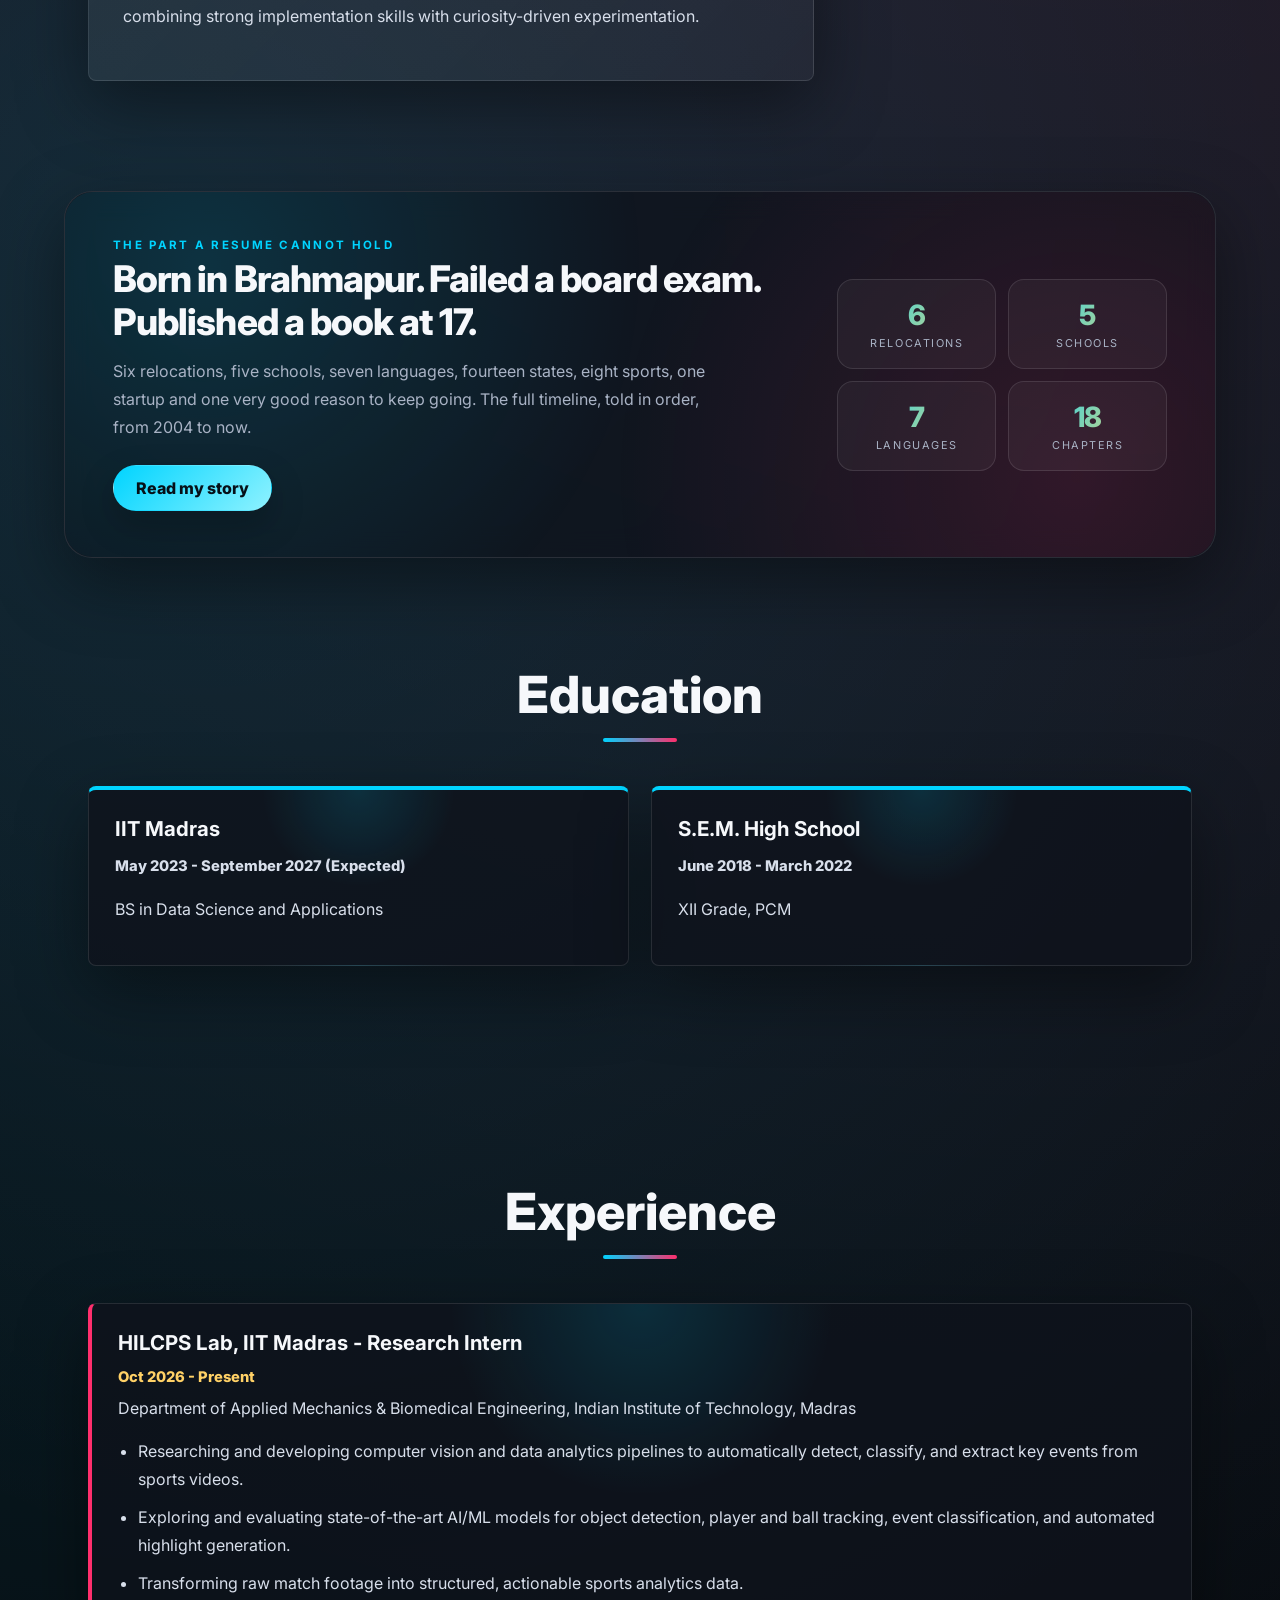
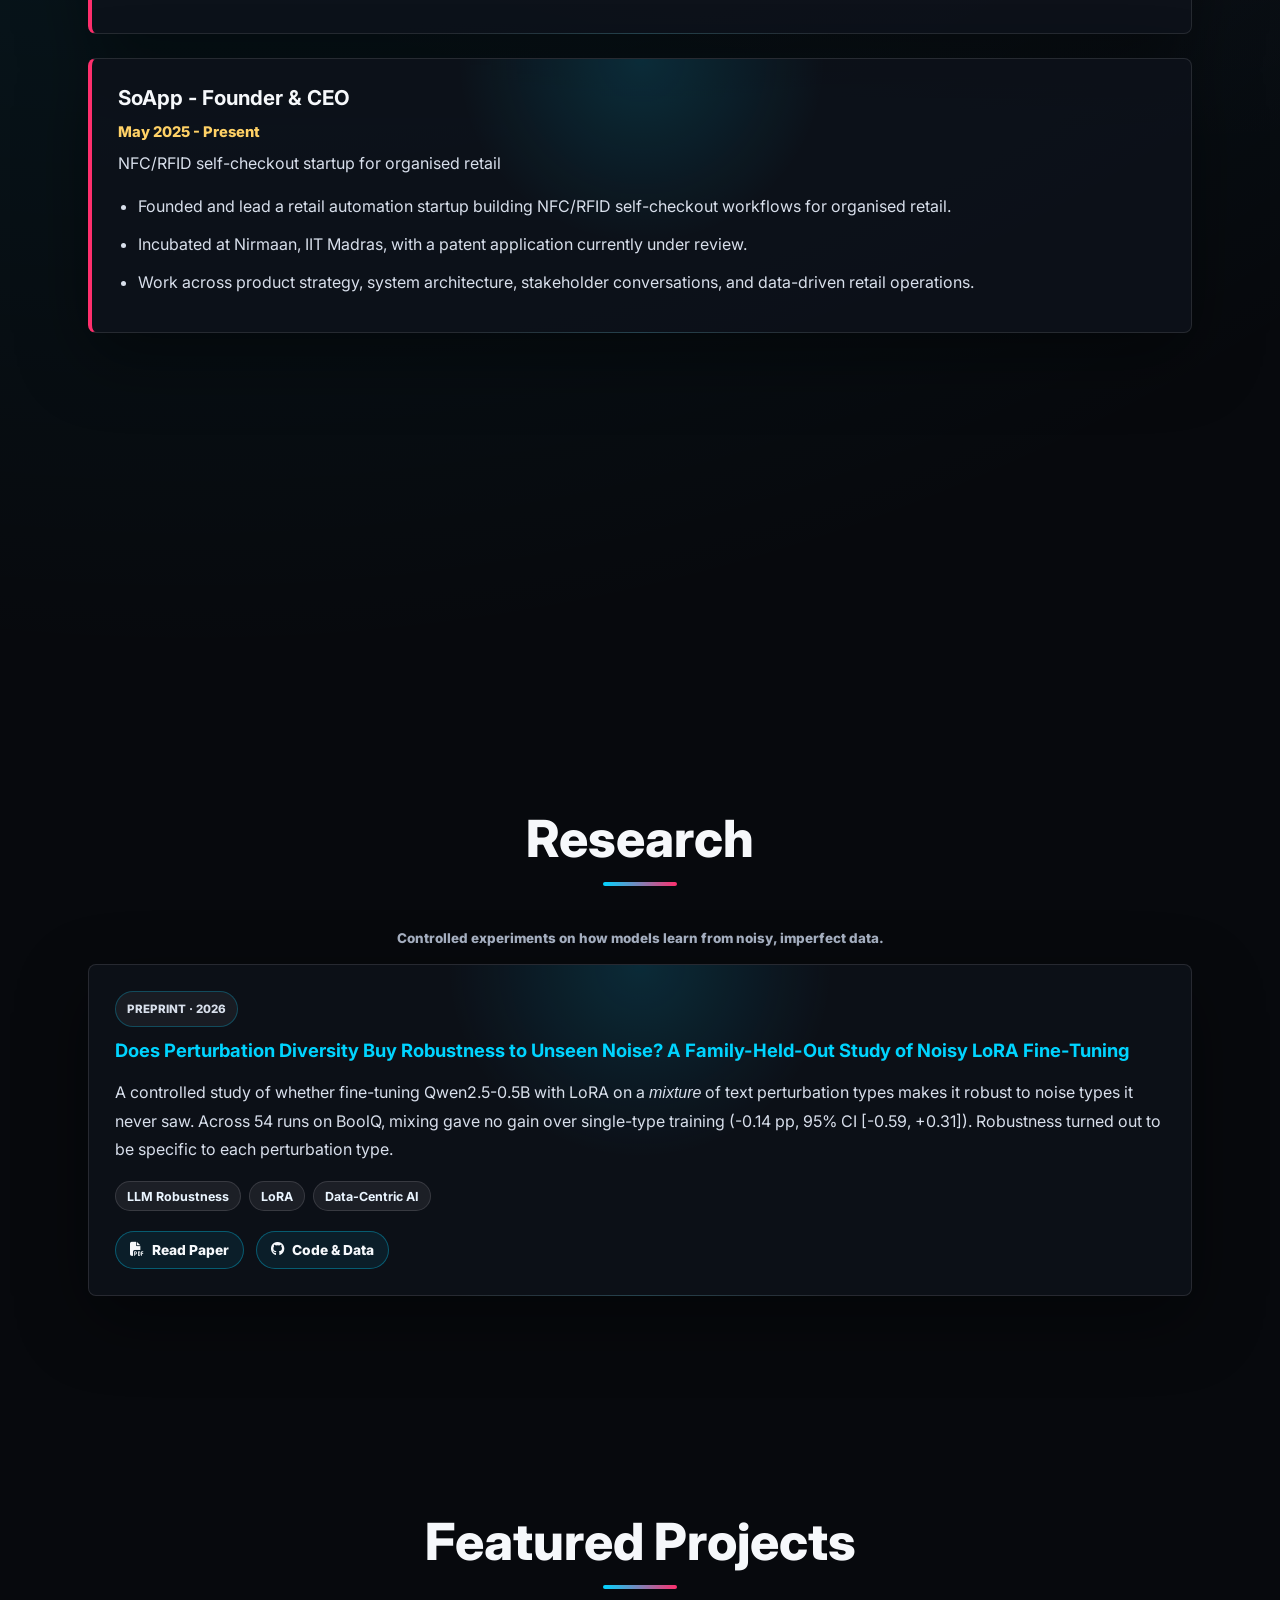
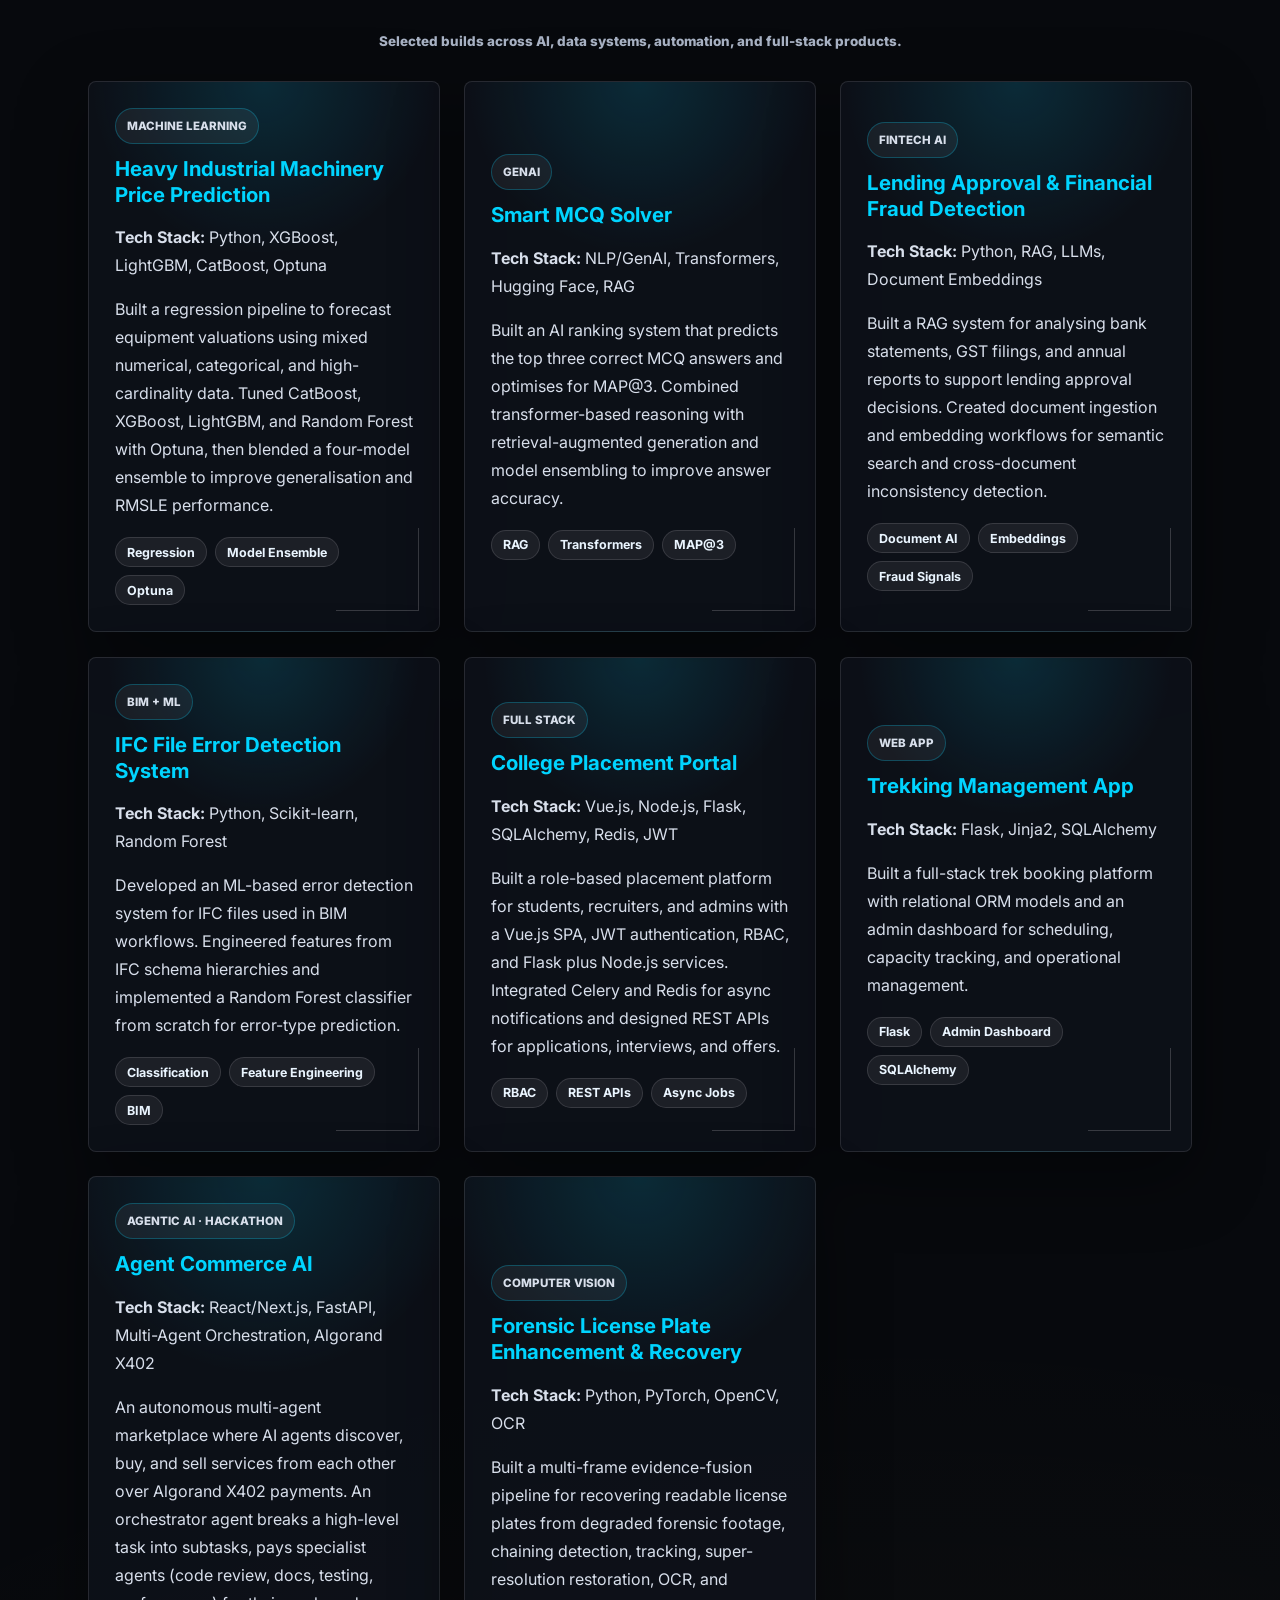
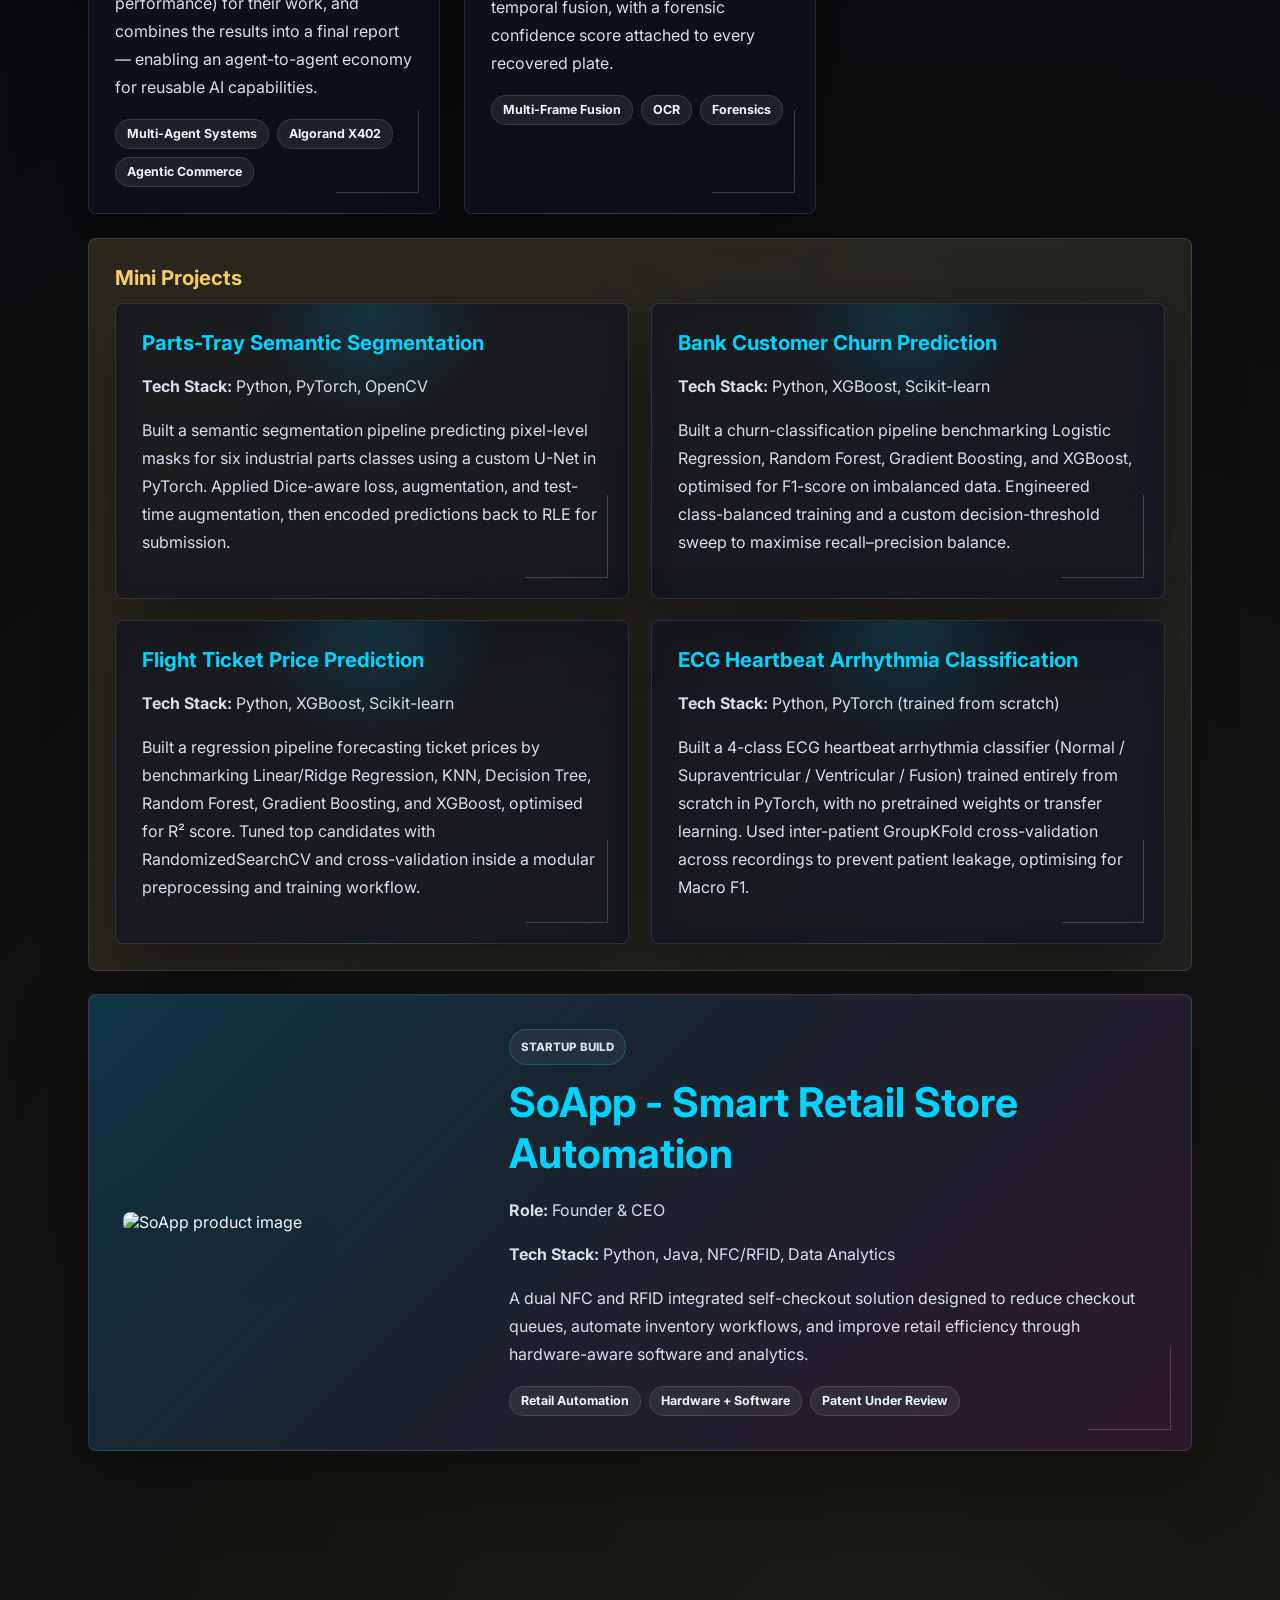
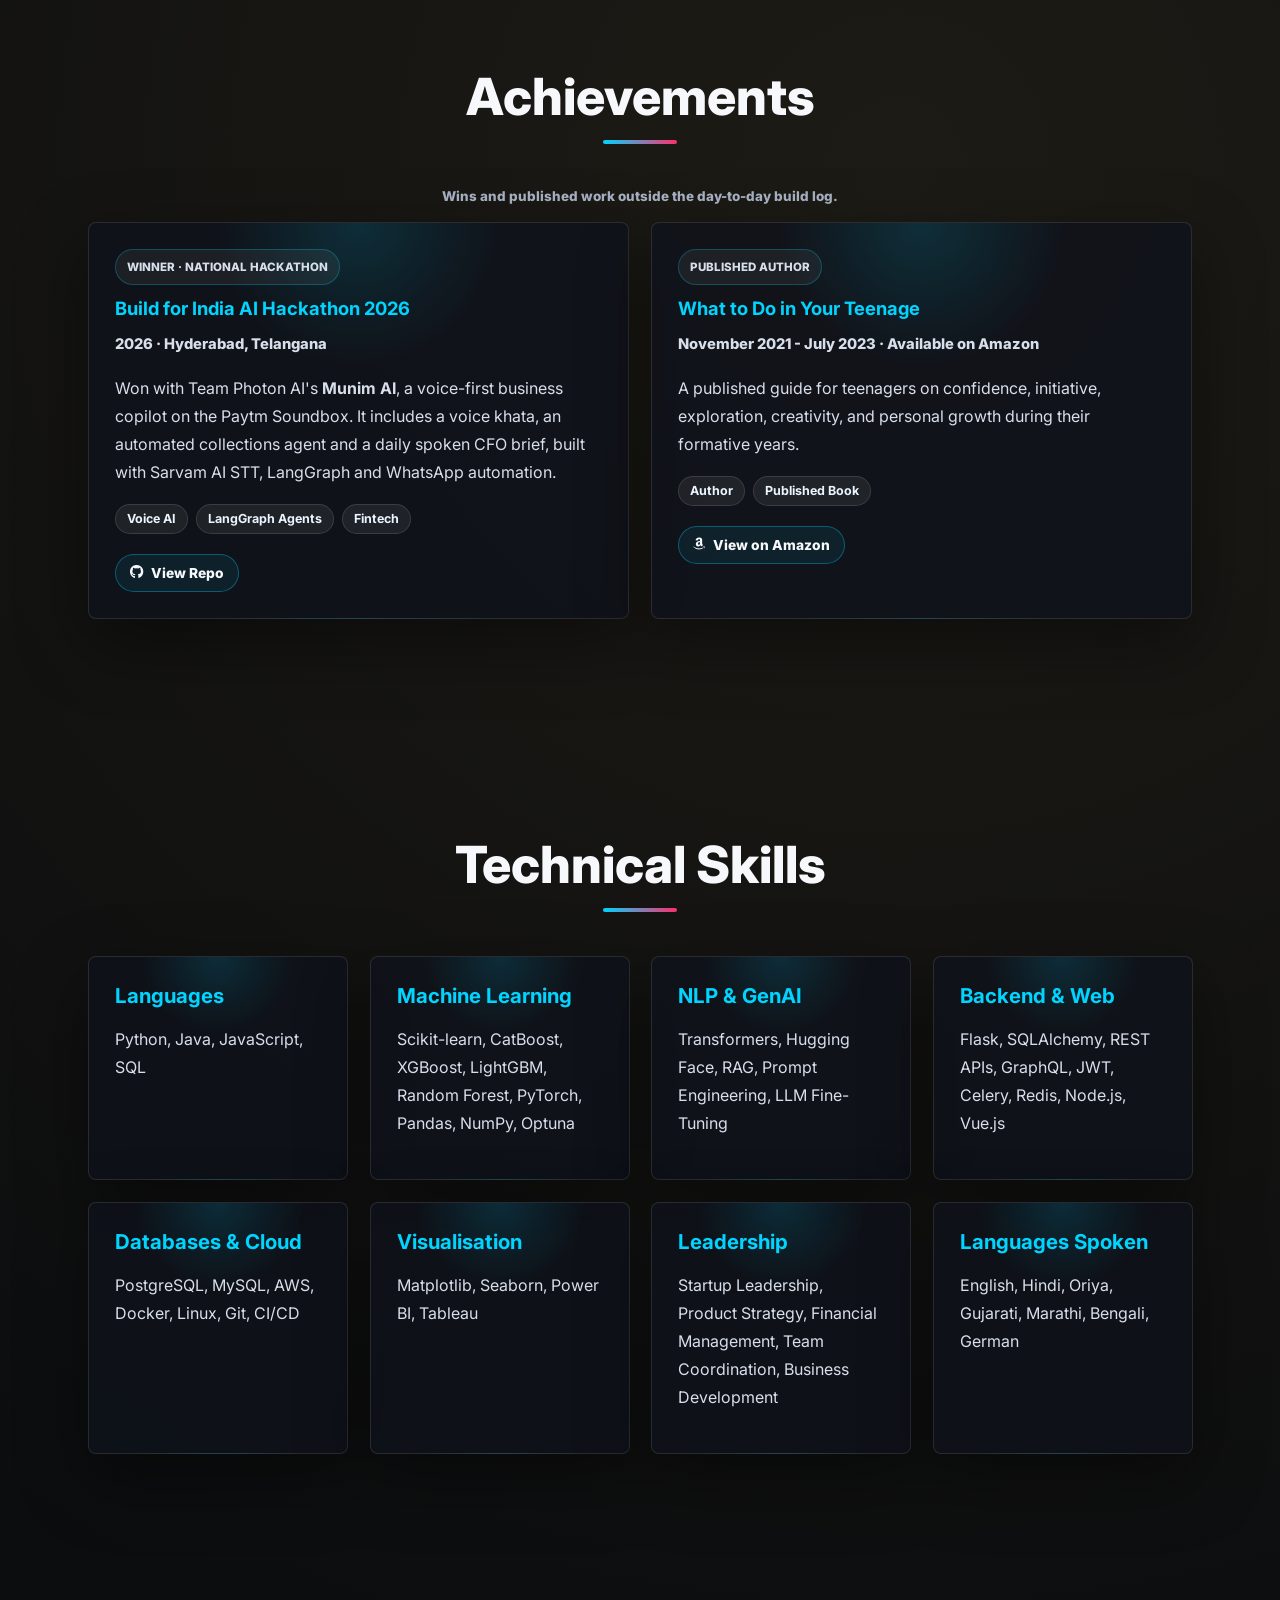
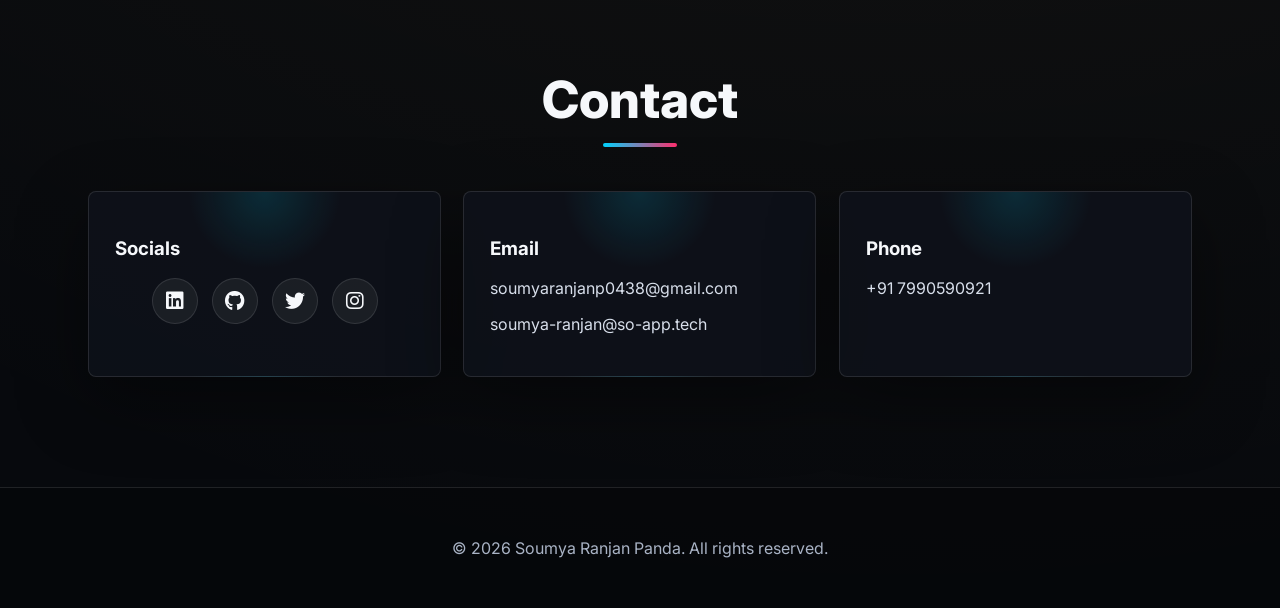
==== commit 04317b49: "Fix noise diversity PDF link" ====
--- a/index.html
+++ b/index.html
@@ -152,7 +152,7 @@
     <h2>Research</h2>
     <p class="section-kicker">Controlled experiments on how models learn from noisy, imperfect data.</p>
     <div class="compact-grid">
-      <div class="card compact-card reveal" data-href="noise_diversity.pdf">
+      <div class="card compact-card reveal" data-href="noise-diversity.pdf">
         <div class="project-text">
           <p class="project-label">Preprint &middot; 2026</p>
           <h3>Does Perturbation Diversity Buy Robustness to Unseen Noise? A Family-Held-Out Study of Noisy LoRA Fine-Tuning</h3>
@@ -163,7 +163,7 @@
             <span>Data-Centric AI</span>
           </div>
           <div class="project-actions">
-            <a href="noise_diversity.pdf" target="_blank" rel="noopener">
+            <a href="noise-diversity.pdf" target="_blank" rel="noopener">
               <i class="fas fa-file-pdf" aria-hidden="true"></i>
               Read Paper
             </a>
